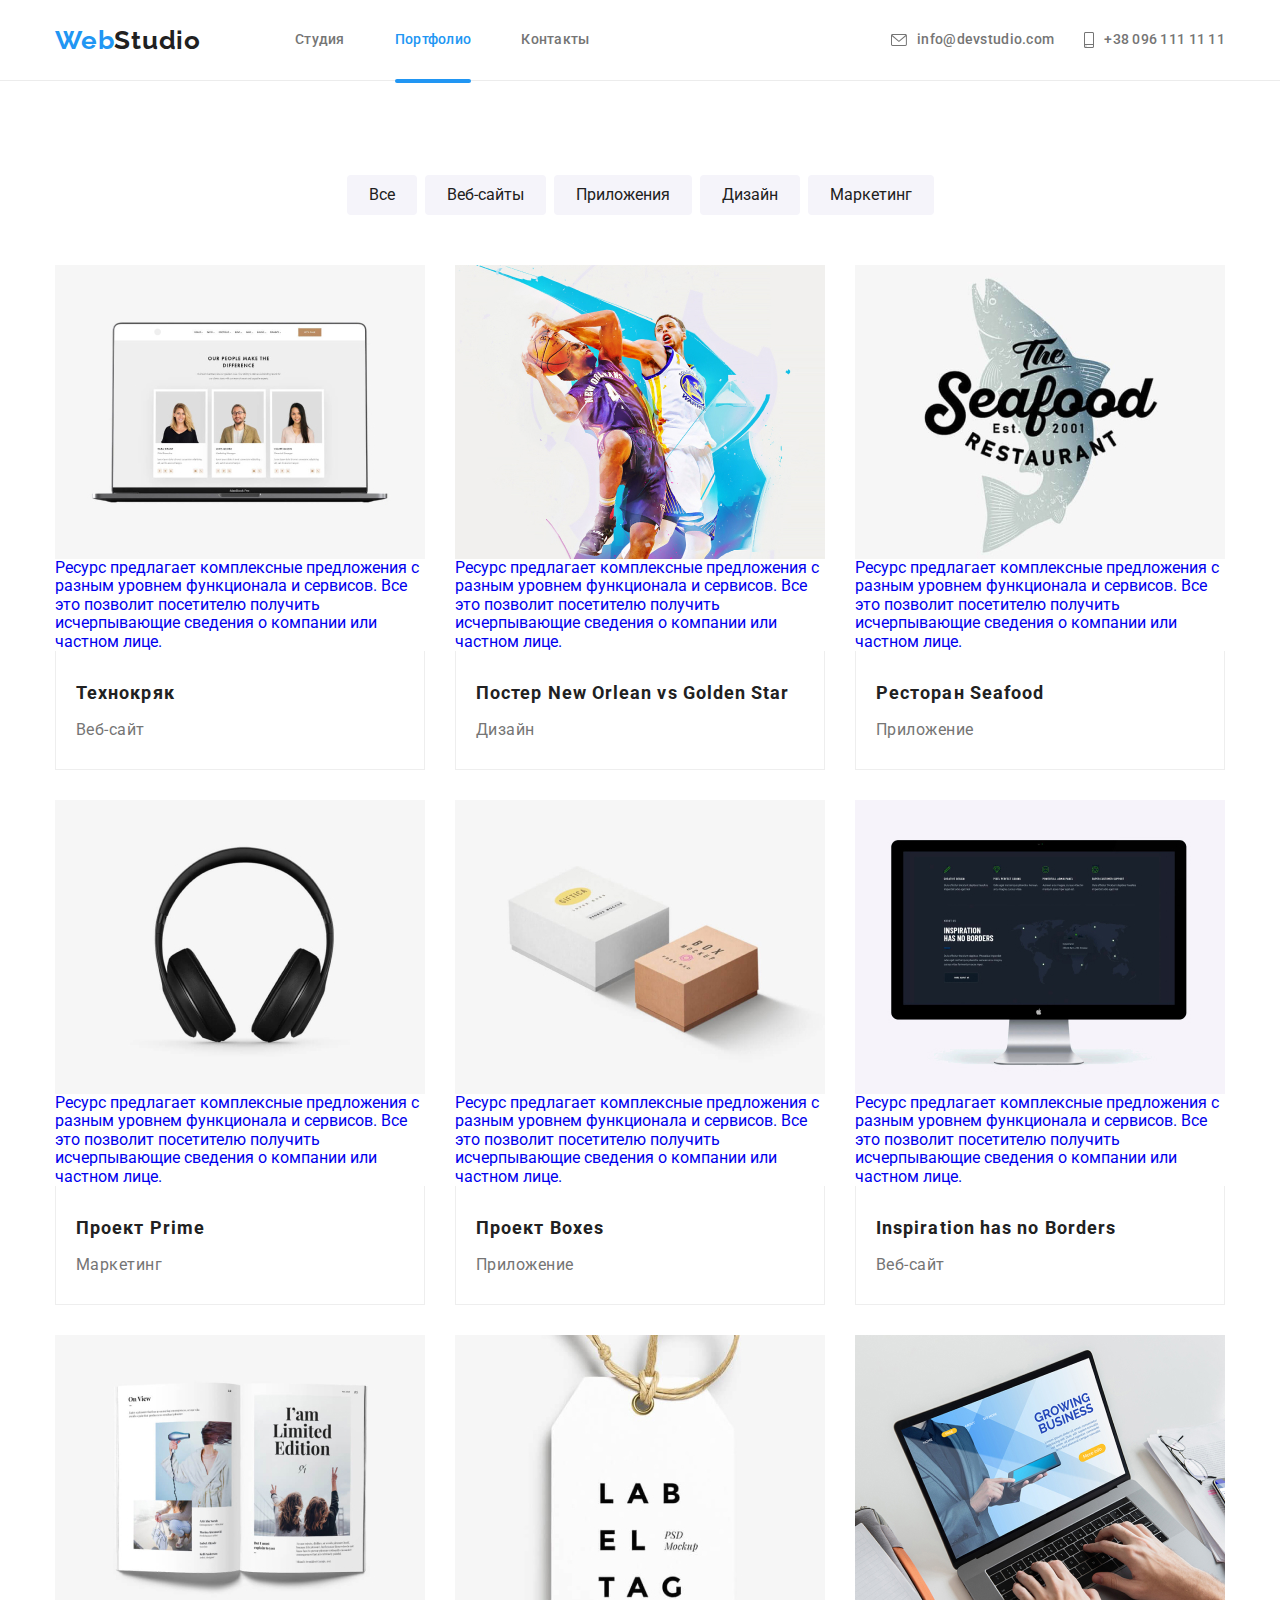
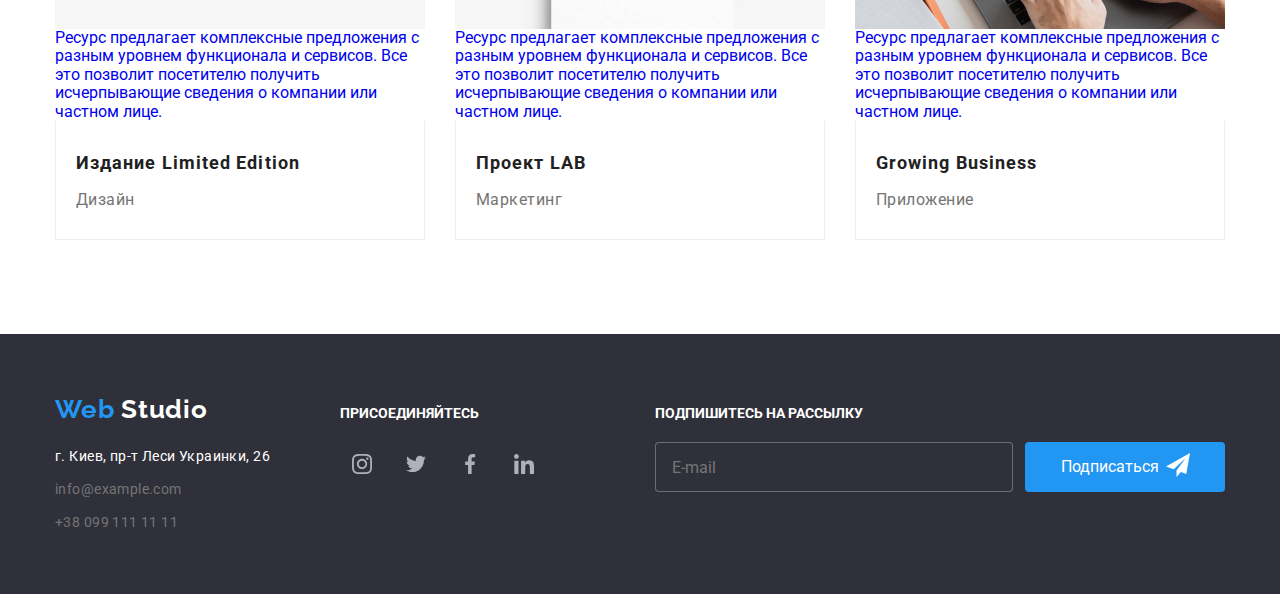
==== portfolio.html @ 6900192b "all" ====
<!DOCTYPE html>
<html lang="ru">
  <head>
    <meta charset="UTF-8" />
    <meta http-equiv="X-UA-Compatible" content="IE=edge" />
    <meta name="viewport" content="width=device-width, initial-scale=1.0" />
    <title>Портфолио</title>
    <link
      rel="stylesheet"
      href="https://cdnjs.cloudflare.com/ajax/libs/modern-normalize/1.0.0/modern-normalize.min.css"
    />
    <link
      href="https://fonts.googleapis.com/css2?family=Raleway:wght@700&family=Roboto:wght@400;500;700;900&display=swap"
      rel="stylesheet"
    />
    <link rel="stylesheet" href="./css/main.min.css" />
  </head>

  <body>
    <header class="header">
      <div class="container container-header">
        <nav class="nav">
          <a class="logo header-logo--indent" href="./index.html"
            ><span class="logo__text">Web</span>Studio</a
          >
          <ul class="nav__page">
            <li class="nav__item">
              <a href="./index.html" class="link nav-link nav-link__accent"
                >Студия</a
              >
            </li>
            <li class="nav__item">
              <a
                href="./portfolio.html"
                class="link current nav-link nav-link__accent"
                >Портфолио</a
              >
            </li>
            <li class="nav__item">
              <a href="" class="link nav-link nav-link__accent">Контакты</a>
            </li>
          </ul>
        </nav>
        <ul class="contacts contacts--indent">
          <li class="contacts__item">
            <a
              href="mailto:info@devstudio.com"
              class="link nav-link contacts__link contacts__link--indent"
            >
              <svg class="contacts__icon" width="16px" height="12px">
                <use href=".//images/icons.svg#envelope"></use>
              </svg>
              info@devstudio.com
            </a>
          </li>
          <li class="contacts__item">
            <a
              href="tel:+380961111111"
              class="link nav-link contacts__link contacts__link--indent"
            >
              <svg class="contacts__icon" width="10px" height="16px">
                <use href=".//images/icons.svg#smartphone"></use>
              </svg>
              +38 096 111 11 11
            </a>
          </li>
        </ul>
      </div>
    </header>
    <!-- Портфолио -->
    <main>
      <h1 class="visually-hidden">Портфолио</h1>
      <!-- Кнопки -->
      <section class="portfolio">
        <div class="container">
          <h2 class="visually-hidden">Виды услуг</h2>
          <ul class="button__list">
            <li class="button__item--ident">
              <button type="button" class="button button__secondary">
                Все
              </button>
            </li>
            <li class="button__item--ident">
              <button type="button" class="button button__secondary">
                Веб-сайты
              </button>
            </li>
            <li class="button__item--ident">
              <button type="button" class="button button__secondary">
                Приложения
              </button>
            </li>
            <li class="button__item--ident">
              <button type="button" class="button button__secondary">
                Дизайн
              </button>
            </li>
            <li class="button__item--ident">
              <button type="button" class="button button__secondary">
                Маркетинг
              </button>
            </li>
          </ul>
          <!-- </div> -->
          <!-- Виды работ -->
          <!-- <div class="container"> -->
          <ul class="card-set work-cards">
            <li class="card-set-item work-cards__item">
              <a href="#" class="work-cards__link">
                <div class="overlay">
                  <img src="./images/web1.jpeg" alt="Ноутбук" width="370" />
                  <div class="overlay__box">
                    <p class="overlay__text">
                      Ресурс предлагает комплексные предложения с разным уровнем
                      функционала и сервисов. Все это позволит посетителю
                      получить исчерпывающие сведения о компании или частном
                      лице.
                    </p>
                  </div>
                </div>
                <div class="work-cards__box">
                  <h3 class="work-cards__title work-cards__title--ident">
                    Технокряк
                  </h3>
                  <p class="work-cards__text">Веб-сайт</p>
                </div>
              </a>
            </li>
            <li class="card-set-item work-cards__item">
              <a href="#" class="work-cards__link">
                <div class="overlay">
                  <img
                    src="./images/design1.jpeg"
                    alt="Два человека играют в баскетбол"
                    width="370"
                  />
                  <div class="overlay__box">
                    <p class="overlay__text">
                      Ресурс предлагает комплексные предложения с разным уровнем
                      функционала и сервисов. Все это позволит посетителю
                      получить исчерпывающие сведения о компании или частном
                      лице.
                    </p>
                  </div>
                </div>
                <div class="work-cards__box">
                  <h3 class="work-cards__title work-cards__title--ident">
                    Постер New Orlean vs Golden Star
                  </h3>
                  <p class="work-cards__text">Дизайн</p>
                </div>
              </a>
            </li>
            <li class="card-set-item work-cards__item">
              <a href="#" class="work-cards__link">
                <div class="overlay">
                  <img
                    src="./images/app1.jpeg"
                    alt="Логотип компании"
                    width="370"
                  />
                  <div class="overlay__box">
                    <p class="overlay__text">
                      Ресурс предлагает комплексные предложения с разным уровнем
                      функционала и сервисов. Все это позволит посетителю
                      получить исчерпывающие сведения о компании или частном
                      лице.
                    </p>
                  </div>
                </div>
                <div class="work-cards__box">
                  <h3 class="work-cards__title work-cards__title--ident">
                    Ресторан Seafood
                  </h3>
                  <p class="work-cards__text">Приложение</p>
                </div>
              </a>
            </li>
            <li class="card-set-item work-cards__item">
              <a href="#" class="work-cards__link">
                <div class="overlay">
                  <img
                    src="./images/marketing1.jpeg"
                    alt="Наушники"
                    width="370"
                  />
                  <div class="overlay__box">
                    <p class="overlay__text">
                      Ресурс предлагает комплексные предложения с разным уровнем
                      функционала и сервисов. Все это позволит посетителю
                      получить исчерпывающие сведения о компании или частном
                      лице.
                    </p>
                  </div>
                </div>

                <div class="work-cards__box">
                  <h3 class="work-cards__title work-cards__title--ident">
                    Проект Prime
                  </h3>
                  <p class="work-cards__text">Маркетинг</p>
                </div>
              </a>
            </li>
            <li class="card-set-item work-cards__item">
              <a href="#" class="work-cards__link">
                <div class="overlay">
                  <img src="./images/app2.jpeg" alt="Две коробки" width="370" />
                  <div class="overlay__box">
                    <p class="overlay__text">
                      Ресурс предлагает комплексные предложения с разным уровнем
                      функционала и сервисов. Все это позволит посетителю
                      получить исчерпывающие сведения о компании или частном
                      лице.
                    </p>
                  </div>
                </div>
                <div class="work-cards__box">
                  <h3 class="work-cards__title work-cards__title--ident">
                    Проект Boxes
                  </h3>
                  <p class="work-cards__text">Приложение</p>
                </div>
              </a>
            </li>
            <li class="card-set-item work-cards__item">
              <a href="#" class="work-cards__link">
                <div class="overlay">
                  <img src="./images/web2.jpeg" alt="Монитор" width="370" />
                  <div class="overlay__box">
                    <p class="overlay__text">
                      Ресурс предлагает комплексные предложения с разным уровнем
                      функционала и сервисов. Все это позволит посетителю
                      получить исчерпывающие сведения о компании или частном
                      лице.
                    </p>
                  </div>
                </div>
                <div class="work-cards__box">
                  <h3 class="work-cards__title work-cards__title--ident">
                    Inspiration has no Borders
                  </h3>
                  <p class="work-cards__text">Веб-сайт</p>
                </div>
              </a>
            </li>
            <li class="card-set-item work-cards__item">
              <a href="#" class="work-cards__link">
                <div class="overlay">
                  <img
                    src="./images/design2.jpeg"
                    alt="Развёрнутая книга"
                    width="370"
                  />
                  <div class="overlay__box">
                    <p class="overlay__text">
                      Ресурс предлагает комплексные предложения с разным уровнем
                      функционала и сервисов. Все это позволит посетителю
                      получить исчерпывающие сведения о компании или частном
                      лице.
                    </p>
                  </div>
                </div>
                <div class="work-cards__box">
                  <h3 class="work-cards__title work-cards__title--ident">
                    Издание Limited Edition
                  </h3>
                  <p class="work-cards__text">Дизайн</p>
                </div>
              </a>
            </li>
            <li class="card-set-item work-cards__item">
              <a href="#" class="work-cards__link">
                <div class="overlay">
                  <img src="./images/marketing2.jpeg" alt="Бирка" width="370" />
                  <div class="overlay__box">
                    <p class="overlay__text">
                      Ресурс предлагает комплексные предложения с разным уровнем
                      функционала и сервисов. Все это позволит посетителю
                      получить исчерпывающие сведения о компании или частном
                      лице.
                    </p>
                  </div>
                </div>
                <div class="work-cards__box">
                  <h3 class="work-cards__title work-cards__title--ident">
                    Проект LAB
                  </h3>
                  <p class="work-cards__text">Маркетинг</p>
                </div>
              </a>
            </li>
            <li class="card-set-item work-cards__item">
              <a href="#" class="work-cards__link">
                <div class="overlay">
                  <img
                    src="./images/app3.jpeg"
                    alt="Человек работает за ноутбуком"
                    width="370"
                  />
                  <div class="overlay__box">
                    <p class="overlay__text">
                      Ресурс предлагает комплексные предложения с разным уровнем
                      функционала и сервисов. Все это позволит посетителю
                      получить исчерпывающие сведения о компании или частном
                      лице.
                    </p>
                  </div>
                </div>
                <div class="work-cards__box">
                  <h3 class="work-cards__title work-cards__title--ident">
                    Growing Business
                  </h3>
                  <p class="work-cards__text">Приложение</p>
                </div>
              </a>
            </li>
          </ul>
        </div>
      </section>
    </main>
    <footer class="footer">
      <div class="container container-footer">
        <div>
          <a href="./index.html" class="logo footer-logo--indent">
            <span class="logo__text">Web</span>
            <span class="logo--accent">Studio</span>
          </a>
          <address class="address">
            <p class="address__text">г. Киев, пр-т Леси Украинки, 26</p>
            <ul class="address__list">
              <li class="address__item--ident">
                <a href="mailto:info@example.com" class="link address__link"
                  >info@example.com
                </a>
              </li>
              <li class="address__item--ident">
                <a href="tel:+380991111111" class="link address__link">
                  +38 099 111 11 11
                </a>
              </li>
            </ul>
          </address>
        </div>
        <div class="social social-tooter">
          <h3 class="footer-title footer-title--ident">присоединяйтесь</h3>
          <ul class="social__list">
            <li class="social__item">
              <a href="" class="social__link social-footer-link">
                <svg width="20px" height="20px">
                  <use href="./images/icons.svg#instagram-foot"></use>
                </svg>
              </a>
            </li>
            <li class="social__item">
              <a href="" class="social__link social-footer-link">
                <svg width="20px" height="20px">
                  <use href="./images/icons.svg#twitter"></use>
                </svg>
              </a>
            </li>
            <li class="social__item">
              <a href="" class="social__link social-footer-link">
                <svg width="20px" height="20px">
                  <use href="./images/icons.svg#facebook"></use>
                </svg>
              </a>
            </li>
            <li class="social__item">
              <a href="" class="social__link social-footer-link">
                <svg width="20px" height="20px">
                  <use href="./images/icons.svg#linkedin"></use>
                </svg>
              </a>
            </li>
          </ul>
        </div>
        <div class="footer-mail">
          <h3 class="footer-title footer-title--ident">
            Подпишитесь на рассылку
          </h3>
          <form class="mail__group">
            <input
              type="email"
              name="email"
              class="mail__input"
              placeholder="E-mail"
            />
            <button
              type="submit"
              class="butto btn-primary footer-btn footer-btn--ident"
            >
              Подписаться
              <span>
                <svg width="24px" height="24px">
                  <use href="./images/icons.svg#icon-send"></use>
                </svg>
              </span>
            </button>
          </form>
        </div>
      </div>
    </footer>
  </body>
</html>
---- css/main.min.css ----
a,button{margin:0;padding:0;display:inline-block;cursor:pointer}h1,h2,h3,h4,p{margin-top:0;margin-bottom:0}ul{list-style:none;margin:0;padding:0}img{display:block;margin-bottom:0}.card-set{display:flex;flex-wrap:wrap;gap:var(--card-gap)}.card-set-item{flex-basis:calc((100% - (var(--card-item) - 1)*var(--card-gap))/var(--card-item))}:root{--primary-text-color: #757575;--title-text-color: #212121;--accent-color: #2196f3;--background-hover-button-ptimary: #188ce8;--background-heder: #fff;--background-main: #e5e5e5;--background-footer: #2f303a;--card-gap: 30px;--card-item: 3}.header{background-color:var(--background-heder);border-bottom:1px solid #ececec}.container-header{display:flex}.nav{display:flex;align-items:center}.nav__page{display:flex}.nav__item:not(:last-child){margin-right:50px}.nav-link{font-weight:500;font-size:14px;line-height:1.14;letter-spacing:.02em;padding-top:32px;padding-bottom:32px;color:var(--title-text-color)}.nav-link__accent{position:relative}.nav-link__accent::after{position:absolute;bottom:-3px;opacity:0;content:"";width:100%;height:4px;background-color:var(--accent-color);border-radius:2px}.nav-link__accent.current::after{opacity:1}.contacts{display:flex}.contacts__item:not(:last-child){margin-right:30px}.contacts--indent{margin-left:auto}.contacts__link{display:flex;align-items:center}.contacts__link--indent{margin-right:auto}.contacts__icon{margin-right:10px;fill:currentColor}.hero{margin:0 auto;text-align:center;padding:200px 0;background-image:linear-gradient(to right, rgba(47, 48, 58, 0.4), rgba(47, 48, 58, 0.4)),url(../images/hero-bg.jpeg);background-position:center;background-size:1600px 600px;background-repeat:no-repeat}.peculiarities{padding-top:94px}.peculiarities__item{--card-item: 4}.peculiarities__img{width:270px;height:120px;background-color:#f5f4fa;border-radius:4px;display:flex;align-items:center;justify-content:center}.peculiarities__img--indent{margin-bottom:30px}.peculiarities__text{color:var(--primary-text-color);font-style:normal;font-weight:400;font-size:14px;line-height:1.71;letter-spacing:.03em}.peculiarities__text--ident{margin-top:0;margin-bottom:0}.work{padding-top:94px;padding-bottom:94px}.work__img{position:relative}.work__text{font-weight:700;font-size:14px;line-height:1.14;text-align:center;letter-spacing:.03em;text-transform:uppercase;color:#fff}.work__text--position{display:flex;flex-direction:column;justify-content:center;position:absolute;bottom:0;left:0;width:100%;height:70px;background-image:linear-gradient(rgba(47, 48, 58, 0.8), rgba(47, 48, 58, 0.8))}.work{padding-top:94px;padding-bottom:94px}.work__img{position:relative}.work__text{font-weight:700;font-size:14px;line-height:1.14;text-align:center;letter-spacing:.03em;text-transform:uppercase;color:#fff}.work__text--position{display:flex;flex-direction:column;justify-content:center;position:absolute;bottom:0;left:0;width:100%;height:70px;background-image:linear-gradient(rgba(47, 48, 58, 0.8), rgba(47, 48, 58, 0.8))}.team{background-color:#f5f4fa;padding-top:94px;padding-bottom:94px}.team__item{--card-item: 4;background:#fff;box-shadow:0px 1px 3px rgba(0,0,0,.12),0px 1px 1px rgba(0,0,0,.14),0px 2px 1px rgba(0,0,0,.2);border-radius:0px 0px 4px 4px}.team__box{text-align:center;padding-top:30px;padding-bottom:30px}.team__text--ident{margin-bottom:16px}.client{padding-top:94px;padding-bottom:94px}.client__item{--card-item: 6}.client__link{display:flex;align-items:center;justify-content:center;width:170px;height:92px;border:1px solid #afb1b8;border-radius:4px;fill:#afb1b8;transition-property:border-color,fill;transition-duration:250ms;transition-timing-function:cubic-bezier(0.4, 0, 0.2, 1)}.client__link:hover,.client__link:focus{border-color:#2196f3;fill:#2196f3}.container-footer{display:flex;align-items:baseline}.footer{padding-top:60px;padding-bottom:60px;background-color:var(--background-footer)}.footer-mail{margin-left:auto;width:570px}.footer-btn{display:flex;align-items:center;justify-content:space-around;width:200px;height:50px}.footer-btn--ident{margin-left:12px}.address{font-family:"Roboto";font-style:normal;font-weight:400;font-size:14px;line-height:1.7;letter-spacing:.03em}.address__link{color:rgba(255,255,255,.6)}.address__text{color:var(--background-heder);margin-top:0;margin-bottom:9px}.address__item--ident{margin-bottom:9px}.address__item--ident:last-child{margin-bottom:0}.social-tooter{margin-bottom:0;margin-left:70px}.social-tooter-link{fill:var(--background-heder);background:rgba(255,255,255,.1)}.mail__input{display:flex;align-items:center;outline:none;width:358px;height:50px;font-weight:400;font-size:16px;line-height:1.25px;padding-left:16px;color:rgba(255,255,255,.6);border:1px solid rgba(255,255,255,.3);border-radius:4px;background-color:var(--background-footer);transition-property:filter;transition-duration:250ms;transition-timing-function:cubic-bezier(0.4, 0, 0.2, 1)}.mail__input:focus{filter:drop-shadow(0px 4px 4px rgba(0, 0, 0, 0.15))}.mail__group{display:flex}.work-cards__link{text-decoration:none;transition-property:box-shadow;transition-duration:250ms;transition-timing-function:cubic-bezier(0.4, 0, 0.2, 1)}.work-cards__link:hover,.work-cards__link:focus{box-shadow:0px 1px 1px rgba(0,0,0,.12),0px 4px 4px rgba(0,0,0,.06),1px 4px 6px rgba(0,0,0,.16)}.work-cards__link .overlay{position:relative;overflow:hidden}.work-cards__link .overlay_text{padding:63px 24px;font-weight:400;font-size:18px;line-height:1.55;letter-spacing:.03em;color:#fff}.work-cards__link .overlay_box{position:absolute;bottom:0;right:0;width:100%;height:100%;transform:translateY(100%);transition-property:transform;transition-duration:250ms;transition-timing-function:cubic-bezier(0.4, 0, 0.2, 1);background:rgba(33,150,243,.9)}.work-cards__link:hover .overlay__box,.work-cards__link:focus .overlay__box{transform:translatex(0)}.work-cards__item{background:var(--background-heder)}.work-cards__box{border:1px solid #eee;border-top:none;padding:24px 20px}.work-cards__text{color:var(--primary-text-color);font-weight:400;font-size:16px;line-height:1.88;letter-spacing:.03em}.backdrop{position:fixed;top:0;left:0;width:100%;height:100%;background-color:rgba(0,0,0,.2);opacity:1;transition-property:opacity,visibility;transition-duration:250ms;transition-timing-function:cubic-bezier(0.4, 0, 0.2, 1)}.backdrop.is-hidden{opacity:0;pointer-events:none;visibility:hidden}.backdrop.is-hidden .modal{transform:translate(-50%, -50%) scale(0)}.modal{position:absolute;top:50%;left:50%;transform:translate(-50%, -50%) scale(1);width:528px;height:581px;padding:40px;background-color:#fff;border-radius:4px;transition-property:transform;transition-duration:250ms;transition-timing-function:cubic-bezier(0.4, 0, 0.2, 1)}.modal__text{font-weight:700;font-size:20px;line-height:1.15;text-align:center;color:#212121}.modal__text--ident{margin-bottom:12px}.modal-btn{position:absolute;display:flex;justify-content:center;align-items:center;top:8px;right:8px;width:30px;height:30px;background-color:#fff;border:1px solid rgba(0,0,0,.1);border-radius:50%;transition-property:fill;transition-duration:250ms;transition-timing-function:cubic-bezier(0.4, 0, 0.2, 1)}.modal-btn:hover{fill:#2196f3}.form__input{position:relative}.form__input+.form__input{margin-top:10px}.form__link{color:#2196f3;padding-left:10px}.form-btn{text-align:center}.form-btn--ident{margin-top:30px}.form__comit{width:100%;height:120px;margin-top:4px;resize:none;border:1px solid rgba(33,33,33,.2);appearance:none;border-radius:4px;transition-property:border;transition-duration:250ms;transition-timing-function:cubic-bezier(0.4, 0, 0.2, 1)}.form__checkbox{position:relative;display:flex;align-items:center;padding-left:12px;font-weight:400;font-size:14px;line-height:1.71;letter-spacing:.03em;color:#757575}.form__checkbox--ident{margin-top:20px}.form__lable{display:block;font-weight:400;font-size:12px;line-height:1.17;letter-spacing:.01em;color:#757575}.form__lable:focus-within>.form__text{border:1px solid #2196f3;outline:none}.form__lable:focus-within>.form__icon{fill:#2196f3}.form__feedback{display:block;height:138px;font-weight:400;font-size:12px;line-height:1.17;letter-spacing:.01em;color:#757575}.form__feedback:focus-within>.form__comit{border:1px solid #2196f3;outline:none}.form__icon{position:absolute;top:11px;left:14px;transform:translateY(100%);width:18px;height:18px}.form__text{margin-top:4px;height:40px;width:100%;padding-left:42px;border-radius:4px;border:1px solid rgba(33,33,33,.2);transition-property:border;transition-duration:250ms;transition-timing-function:cubic-bezier(0.4, 0, 0.2, 1)}input,textarea{padding:8px;font-family:inherit;font-size:inherit}.checkbox{appearance:none;margin-right:7px;width:16px;height:15px;padding:0}.checkbox-icon{position:absolute;top:4px;left:12px;transform:translateX(0%);display:flex;align-items:center;justify-content:center;width:16px;height:15px;fill:#fff;border:1px solid #000;border-radius:2px;transition-property:fill,border,background-color;transition-duration:250ms;transition-timing-function:cubic-bezier(0.4, 0, 0.2, 1)}.checkbox:checked+.checkbox-icon{fill:#2196f3;border:1px solid #2196f3;background-color:#2196f3}.btn-primary{color:var(--background-heder);background-color:var(--accent-color);border-radius:4px;border:0;width:200px;height:50px;padding:10px 32px;transition-property:background-color;transition-duration:250ms;transition-timing-function:cubic-bezier(0.4, 0, 0.2, 1)}.btn-primary:hover,.btn-primary:focus{background-color:var(--background-hover-button-ptimary);border-radius:4px;border:0;height:50px;padding:10px 32px}.button__secondary{color:var(--title-text-color);background-color:#f5f4fa;border-radius:4px;border:0;height:40px;padding:6px 22px;transition-property:box-shadow,color,background-color;transition-duration:250ms;transition-timing-function:cubic-bezier(0.4, 0, 0.2, 1)}.button__secondary:hover,.button__secondary:focus{color:var(--background-heder);background-color:var(--accent-color);box-shadow:0px 1px 1px rgba(0,0,0,.12),0px 4px 4px rgba(0,0,0,.06),1px 4px 6px rgba(0,0,0,.16)}.button__secondary--ident+.button__secondary--ident{margin-left:8px}.link{color:var(--primary-text-color);text-decoration:none;transition-property:color;transition-duration:250ms;transition-timing-function:cubic-bezier(0.4, 0, 0.2, 1)}.link:hover,.link:focus,.link.current{display:flex;color:var(--accent-color)}.button__list{display:flex;margin-bottom:50px;justify-content:center}.button__item--ident{margin-right:8px}.button__item--ident:last-child{margin-right:0}.logo{display:inline-block;color:var(--title-text-color);text-decoration:none;font-family:"Raleway";font-style:normal;font-weight:700;font-size:26px;line-height:1.19;letter-spacing:.03em}.logo__text{color:var(--accent-color)}.logo--accent{color:var(--background-heder)}.header-logo--indent{margin-right:94px}.footer-logo--indent{margin-bottom:20px;margin-right:0}.social__list{display:flex;justify-content:center;gap:10px;padding:0}.social__link{padding:0;border:none;width:44px;height:44px;display:flex;align-items:center;justify-content:center;border-radius:50%;fill:#afb1b8;transition-property:background-color,fill;transition-duration:250ms;transition-timing-function:cubic-bezier(0.4, 0, 0.2, 1)}.social__link:hover,.social__link:focus{fill:#fff;background-color:#188ce8}body{color:var(--primary-text-color);font-family:Roboto,sans-serif}.container{margin-left:auto;margin-right:auto;width:1200px;padding:0 15px}.visually-hidden{position:absolute;width:1px;height:1px;margin:-1px;border:0;padding:0;white-space:nowrap;clip-path:inset(100%);clip:rect(0 0 0 0);overflow:hidden}.portfolio{padding-top:94px;padding-bottom:94px}.hero-title{color:var(--background-heder);max-width:696px;text-align:center;font-style:400;font-weight:900;font-size:44px;line-height:1.36;letter-spacing:.06em;text-transform:uppercase}.hero-title--ident{margin:0 auto 30px}.section-title{color:var(--title-text-color);font-weight:700;font-size:36px;line-height:1.7;text-align:center}.section-title--ident{margin-bottom:50px}.team-title{color:var(--title-text-color);font-weight:500;font-size:16px;line-height:1.19}.team-title--ident{margin-bottom:10px}.work-cards__title{color:var(--title-text-color);font-weight:700;font-size:18px;line-height:2;letter-spacing:.06em}.work-cards__title--ident{margin-top:0;margin-bottom:4px}.unimportant-title{color:var(--title-text-color);font-weight:700;font-size:14px;line-height:1.14;text-transform:uppercase}.unimportant-title--ident{margin-bottom:10px}.footer-title{color:var(--background-heder);font-style:normal;font-weight:700;font-size:14px;line-height:1.14;text-transform:uppercase}.footer-title--ident{margin-bottom:20px}/*# sourceMappingURL=main.min.css.map */
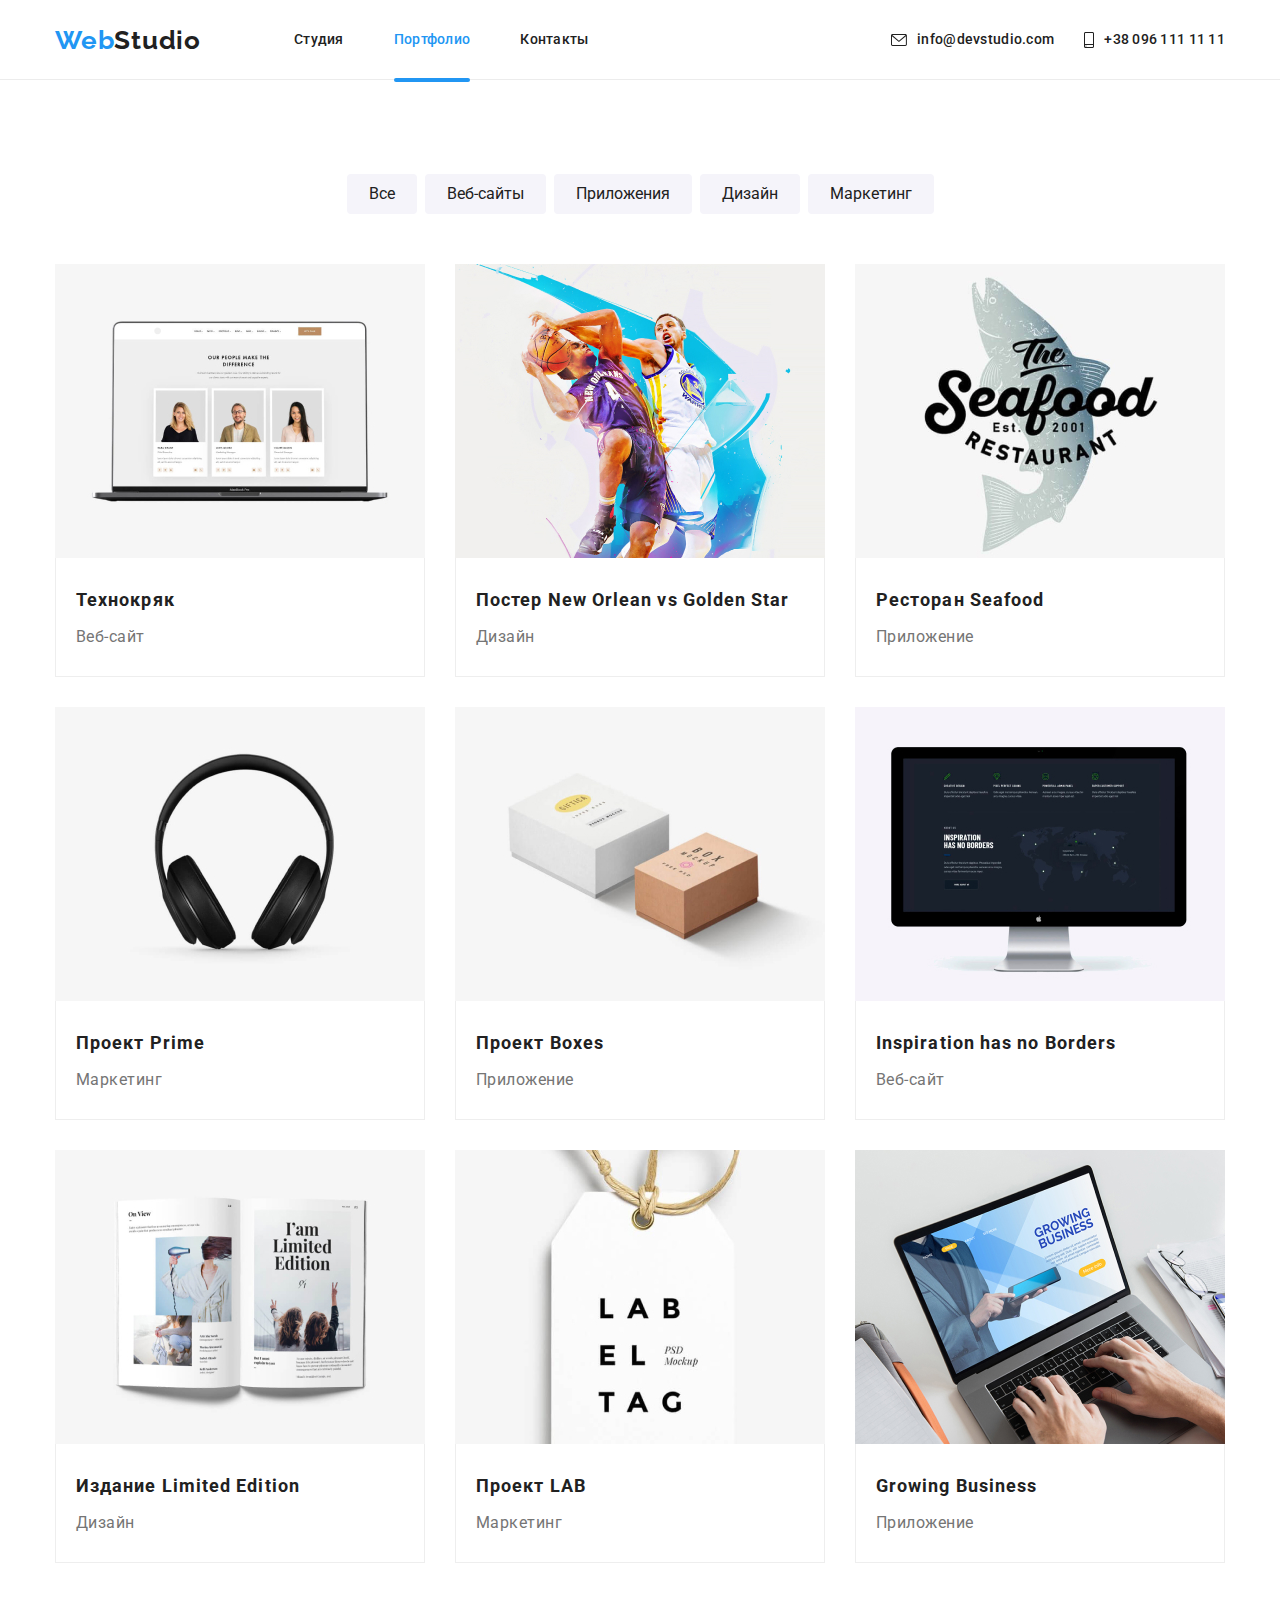
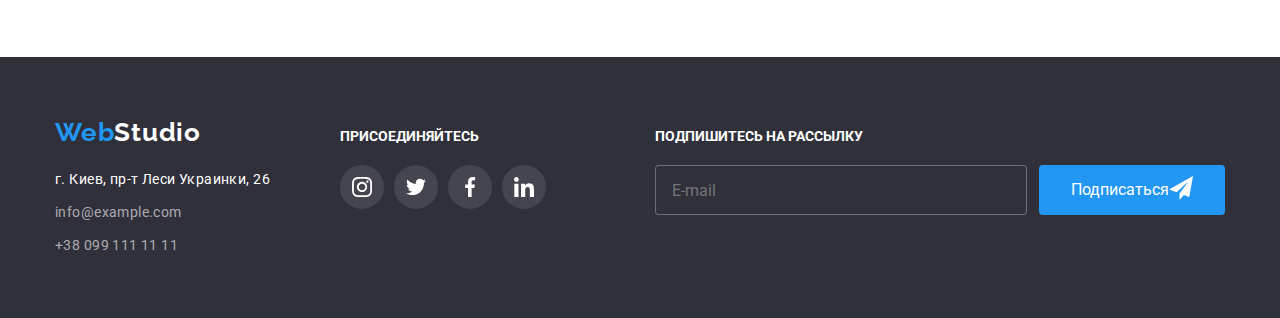
==== commit a6d952da: "all" ====
--- a/portfolio.html
+++ b/portfolio.html
@@ -19,10 +19,89 @@
   <body>
     <header class="header">
       <div class="container container-header">
+        <!-- <div class="mob">
+          
+        </div> -->
         <nav class="nav">
-          <a class="logo header-logo--indent" href="./index.html"
+          <a class="logo header__logo header-logo--indent" href="./index.html"
             ><span class="logo__text">Web</span>Studio</a
           >
+          <button type="button" class="mob__btn" data-menu-open>
+            <svg
+              width="40px"
+              height="40px"
+              aria-labelledby="Переключатель мобильного меню"
+            >
+              <use class="icon__menu" href="./images/icons.svg#menu_40px"></use>
+            </svg>
+          </button>
+          <div class="menu-container is-hidden" data-menu>
+            <div class="menu-box">
+              <div class="menu-page--up">
+                <ul class="menu-page">
+                  <li class="menu__item">
+                    <a href="./index.html" class="link menu__link">Студия</a>
+                  </li>
+                  <li class="menu__item">
+                    <a href="./portfolio.html" class="current link menu__link"
+                      >Портфолио</a
+                    >
+                  </li>
+                  <li class="menu__item">
+                    <a href="#" class="link menu__link">Контакты</a>
+                  </li>
+                </ul>
+              </div>
+
+              <div class="menu-page--down">
+                <ul class="menu-contacts">
+                  <li class="menu-contacts__item">
+                    <a href="" class="link menu-contacts__link"
+                      >+38 096 111 11 11</a
+                    >
+                  </li>
+                  <li class="menu-contacts__item">
+                    <a href="" class="link menu-contacts__link"
+                      >info@devstudio.com</a
+                    >
+                  </li>
+                </ul>
+
+                <ul class="menu-social">
+                  <li class="menu-social__item">
+                    <a href="" class="link menu-social__link menu-social--line"
+                      >Instagram</a
+                    >
+                  </li>
+                  <li class="menu-social__item">
+                    <a href="" class="link menu-social__link menu-social--line"
+                      >Twitter</a
+                    >
+                  </li>
+                  <li class="menu-social__item">
+                    <a href="" class="link menu-social__link menu-social--line"
+                      >Facebook</a
+                    >
+                  </li>
+                  <li class="menu-social__item">
+                    <a href="" class="link menu-social__link">LinkedIn</a>
+                  </li>
+                </ul>
+              </div>
+            </div>
+            <button type="button" class="menu--close" data-menu-close>
+              <svg
+                width="40px"
+                height="40px"
+                aria-labelledby="Переключатель закрыто"
+              >
+                <use
+                  class="icon__close"
+                  href="./images/icons.svg#close_40px"
+                ></use>
+              </svg>
+            </button>
+          </div>
           <ul class="nav__page">
             <li class="nav__item">
               <a href="./index.html" class="link nav-link nav-link__accent"
@@ -47,7 +126,7 @@
               href="mailto:info@devstudio.com"
               class="link nav-link contacts__link contacts__link--indent"
             >
-              <svg class="contacts__icon" width="16px" height="12px">
+              <svg class="contacts__icon icon__mail">
                 <use href=".//images/icons.svg#envelope"></use>
               </svg>
               info@devstudio.com
@@ -58,7 +137,7 @@
               href="tel:+380961111111"
               class="link nav-link contacts__link contacts__link--indent"
             >
-              <svg class="contacts__icon" width="10px" height="16px">
+              <svg class="contacts__icon icon__tel">
                 <use href=".//images/icons.svg#smartphone"></use>
               </svg>
               +38 096 111 11 11
@@ -74,7 +153,7 @@
       <section class="portfolio">
         <div class="container">
           <h2 class="visually-hidden">Виды услуг</h2>
-          <ul class="button__list">
+          <ul class="card-set button__list">
             <li class="button__item--ident">
               <button type="button" class="button button__secondary">
                 Все
@@ -321,10 +400,10 @@
     </main>
     <footer class="footer">
       <div class="container container-footer">
-        <div>
+        <div class="address-box">
           <a href="./index.html" class="logo footer-logo--indent">
-            <span class="logo__text">Web</span>
-            <span class="logo--accent">Studio</span>
+            <span class="logo__text">Web</span
+            ><span class="logo--accent">Studio</span>
           </a>
           <address class="address">
             <p class="address__text">г. Киев, пр-т Леси Украинки, 26</p>
@@ -346,28 +425,28 @@
           <h3 class="footer-title footer-title--ident">присоединяйтесь</h3>
           <ul class="social__list">
             <li class="social__item">
-              <a href="" class="social__link social-footer-link">
+              <a href="" class="social__link social-tooter__link">
                 <svg width="20px" height="20px">
                   <use href="./images/icons.svg#instagram-foot"></use>
                 </svg>
               </a>
             </li>
             <li class="social__item">
-              <a href="" class="social__link social-footer-link">
+              <a href="" class="social__link social-tooter__link">
                 <svg width="20px" height="20px">
                   <use href="./images/icons.svg#twitter"></use>
                 </svg>
               </a>
             </li>
             <li class="social__item">
-              <a href="" class="social__link social-footer-link">
+              <a href="" class="social__link social-tooter__link">
                 <svg width="20px" height="20px">
                   <use href="./images/icons.svg#facebook"></use>
                 </svg>
               </a>
             </li>
             <li class="social__item">
-              <a href="" class="social__link social-footer-link">
+              <a href="" class="social__link social-tooter__link">
                 <svg width="20px" height="20px">
                   <use href="./images/icons.svg#linkedin"></use>
                 </svg>
--- a/css/main.min.css
+++ b/css/main.min.css
@@ -1 +1 @@
-a,button{margin:0;padding:0;display:inline-block;cursor:pointer}h1,h2,h3,h4,p{margin-top:0;margin-bottom:0}ul{list-style:none;margin:0;padding:0}img{display:block;margin-bottom:0}.card-set{display:flex;flex-wrap:wrap;gap:var(--card-gap)}.card-set-item{flex-basis:calc((100% - (var(--card-item) - 1)*var(--card-gap))/var(--card-item))}:root{--primary-text-color: #757575;--title-text-color: #212121;--accent-color: #2196f3;--background-hover-button-ptimary: #188ce8;--background-heder: #fff;--background-main: #e5e5e5;--background-footer: #2f303a;--card-gap: 30px;--card-item: 3}.header{background-color:var(--background-heder);border-bottom:1px solid #ececec}.container-header{display:flex}.nav{display:flex;align-items:center}.nav__page{display:flex}.nav__item:not(:last-child){margin-right:50px}.nav-link{font-weight:500;font-size:14px;line-height:1.14;letter-spacing:.02em;padding-top:32px;padding-bottom:32px;color:var(--title-text-color)}.nav-link__accent{position:relative}.nav-link__accent::after{position:absolute;bottom:-3px;opacity:0;content:"";width:100%;height:4px;background-color:var(--accent-color);border-radius:2px}.nav-link__accent.current::after{opacity:1}.contacts{display:flex}.contacts__item:not(:last-child){margin-right:30px}.contacts--indent{margin-left:auto}.contacts__link{display:flex;align-items:center}.contacts__link--indent{margin-right:auto}.contacts__icon{margin-right:10px;fill:currentColor}.hero{margin:0 auto;text-align:center;padding:200px 0;background-image:linear-gradient(to right, rgba(47, 48, 58, 0.4), rgba(47, 48, 58, 0.4)),url(../images/hero-bg.jpeg);background-position:center;background-size:1600px 600px;background-repeat:no-repeat}.peculiarities{padding-top:94px}.peculiarities__item{--card-item: 4}.peculiarities__img{width:270px;height:120px;background-color:#f5f4fa;border-radius:4px;display:flex;align-items:center;justify-content:center}.peculiarities__img--indent{margin-bottom:30px}.peculiarities__text{color:var(--primary-text-color);font-style:normal;font-weight:400;font-size:14px;line-height:1.71;letter-spacing:.03em}.peculiarities__text--ident{margin-top:0;margin-bottom:0}.work{padding-top:94px;padding-bottom:94px}.work__img{position:relative}.work__text{font-weight:700;font-size:14px;line-height:1.14;text-align:center;letter-spacing:.03em;text-transform:uppercase;color:#fff}.work__text--position{display:flex;flex-direction:column;justify-content:center;position:absolute;bottom:0;left:0;width:100%;height:70px;background-image:linear-gradient(rgba(47, 48, 58, 0.8), rgba(47, 48, 58, 0.8))}.work{padding-top:94px;padding-bottom:94px}.work__img{position:relative}.work__text{font-weight:700;font-size:14px;line-height:1.14;text-align:center;letter-spacing:.03em;text-transform:uppercase;color:#fff}.work__text--position{display:flex;flex-direction:column;justify-content:center;position:absolute;bottom:0;left:0;width:100%;height:70px;background-image:linear-gradient(rgba(47, 48, 58, 0.8), rgba(47, 48, 58, 0.8))}.team{background-color:#f5f4fa;padding-top:94px;padding-bottom:94px}.team__item{--card-item: 4;background:#fff;box-shadow:0px 1px 3px rgba(0,0,0,.12),0px 1px 1px rgba(0,0,0,.14),0px 2px 1px rgba(0,0,0,.2);border-radius:0px 0px 4px 4px}.team__box{text-align:center;padding-top:30px;padding-bottom:30px}.team__text--ident{margin-bottom:16px}.client{padding-top:94px;padding-bottom:94px}.client__item{--card-item: 6}.client__link{display:flex;align-items:center;justify-content:center;width:170px;height:92px;border:1px solid #afb1b8;border-radius:4px;fill:#afb1b8;transition-property:border-color,fill;transition-duration:250ms;transition-timing-function:cubic-bezier(0.4, 0, 0.2, 1)}.client__link:hover,.client__link:focus{border-color:#2196f3;fill:#2196f3}.container-footer{display:flex;align-items:baseline}.footer{padding-top:60px;padding-bottom:60px;background-color:var(--background-footer)}.footer-mail{margin-left:auto;width:570px}.footer-btn{display:flex;align-items:center;justify-content:space-around;width:200px;height:50px}.footer-btn--ident{margin-left:12px}.address{font-family:"Roboto";font-style:normal;font-weight:400;font-size:14px;line-height:1.7;letter-spacing:.03em}.address__link{color:rgba(255,255,255,.6)}.address__text{color:var(--background-heder);margin-top:0;margin-bottom:9px}.address__item--ident{margin-bottom:9px}.address__item--ident:last-child{margin-bottom:0}.social-tooter{margin-bottom:0;margin-left:70px}.social-tooter-link{fill:var(--background-heder);background:rgba(255,255,255,.1)}.mail__input{display:flex;align-items:center;outline:none;width:358px;height:50px;font-weight:400;font-size:16px;line-height:1.25px;padding-left:16px;color:rgba(255,255,255,.6);border:1px solid rgba(255,255,255,.3);border-radius:4px;background-color:var(--background-footer);transition-property:filter;transition-duration:250ms;transition-timing-function:cubic-bezier(0.4, 0, 0.2, 1)}.mail__input:focus{filter:drop-shadow(0px 4px 4px rgba(0, 0, 0, 0.15))}.mail__group{display:flex}.work-cards__link{text-decoration:none;transition-property:box-shadow;transition-duration:250ms;transition-timing-function:cubic-bezier(0.4, 0, 0.2, 1)}.work-cards__link:hover,.work-cards__link:focus{box-shadow:0px 1px 1px rgba(0,0,0,.12),0px 4px 4px rgba(0,0,0,.06),1px 4px 6px rgba(0,0,0,.16)}.work-cards__link .overlay{position:relative;overflow:hidden}.work-cards__link .overlay_text{padding:63px 24px;font-weight:400;font-size:18px;line-height:1.55;letter-spacing:.03em;color:#fff}.work-cards__link .overlay_box{position:absolute;bottom:0;right:0;width:100%;height:100%;transform:translateY(100%);transition-property:transform;transition-duration:250ms;transition-timing-function:cubic-bezier(0.4, 0, 0.2, 1);background:rgba(33,150,243,.9)}.work-cards__link:hover .overlay__box,.work-cards__link:focus .overlay__box{transform:translatex(0)}.work-cards__item{background:var(--background-heder)}.work-cards__box{border:1px solid #eee;border-top:none;padding:24px 20px}.work-cards__text{color:var(--primary-text-color);font-weight:400;font-size:16px;line-height:1.88;letter-spacing:.03em}.backdrop{position:fixed;top:0;left:0;width:100%;height:100%;background-color:rgba(0,0,0,.2);opacity:1;transition-property:opacity,visibility;transition-duration:250ms;transition-timing-function:cubic-bezier(0.4, 0, 0.2, 1)}.backdrop.is-hidden{opacity:0;pointer-events:none;visibility:hidden}.backdrop.is-hidden .modal{transform:translate(-50%, -50%) scale(0)}.modal{position:absolute;top:50%;left:50%;transform:translate(-50%, -50%) scale(1);width:528px;height:581px;padding:40px;background-color:#fff;border-radius:4px;transition-property:transform;transition-duration:250ms;transition-timing-function:cubic-bezier(0.4, 0, 0.2, 1)}.modal__text{font-weight:700;font-size:20px;line-height:1.15;text-align:center;color:#212121}.modal__text--ident{margin-bottom:12px}.modal-btn{position:absolute;display:flex;justify-content:center;align-items:center;top:8px;right:8px;width:30px;height:30px;background-color:#fff;border:1px solid rgba(0,0,0,.1);border-radius:50%;transition-property:fill;transition-duration:250ms;transition-timing-function:cubic-bezier(0.4, 0, 0.2, 1)}.modal-btn:hover{fill:#2196f3}.form__input{position:relative}.form__input+.form__input{margin-top:10px}.form__link{color:#2196f3;padding-left:10px}.form-btn{text-align:center}.form-btn--ident{margin-top:30px}.form__comit{width:100%;height:120px;margin-top:4px;resize:none;border:1px solid rgba(33,33,33,.2);appearance:none;border-radius:4px;transition-property:border;transition-duration:250ms;transition-timing-function:cubic-bezier(0.4, 0, 0.2, 1)}.form__checkbox{position:relative;display:flex;align-items:center;padding-left:12px;font-weight:400;font-size:14px;line-height:1.71;letter-spacing:.03em;color:#757575}.form__checkbox--ident{margin-top:20px}.form__lable{display:block;font-weight:400;font-size:12px;line-height:1.17;letter-spacing:.01em;color:#757575}.form__lable:focus-within>.form__text{border:1px solid #2196f3;outline:none}.form__lable:focus-within>.form__icon{fill:#2196f3}.form__feedback{display:block;height:138px;font-weight:400;font-size:12px;line-height:1.17;letter-spacing:.01em;color:#757575}.form__feedback:focus-within>.form__comit{border:1px solid #2196f3;outline:none}.form__icon{position:absolute;top:11px;left:14px;transform:translateY(100%);width:18px;height:18px}.form__text{margin-top:4px;height:40px;width:100%;padding-left:42px;border-radius:4px;border:1px solid rgba(33,33,33,.2);transition-property:border;transition-duration:250ms;transition-timing-function:cubic-bezier(0.4, 0, 0.2, 1)}input,textarea{padding:8px;font-family:inherit;font-size:inherit}.checkbox{appearance:none;margin-right:7px;width:16px;height:15px;padding:0}.checkbox-icon{position:absolute;top:4px;left:12px;transform:translateX(0%);display:flex;align-items:center;justify-content:center;width:16px;height:15px;fill:#fff;border:1px solid #000;border-radius:2px;transition-property:fill,border,background-color;transition-duration:250ms;transition-timing-function:cubic-bezier(0.4, 0, 0.2, 1)}.checkbox:checked+.checkbox-icon{fill:#2196f3;border:1px solid #2196f3;background-color:#2196f3}.btn-primary{color:var(--background-heder);background-color:var(--accent-color);border-radius:4px;border:0;width:200px;height:50px;padding:10px 32px;transition-property:background-color;transition-duration:250ms;transition-timing-function:cubic-bezier(0.4, 0, 0.2, 1)}.btn-primary:hover,.btn-primary:focus{background-color:var(--background-hover-button-ptimary);border-radius:4px;border:0;height:50px;padding:10px 32px}.button__secondary{color:var(--title-text-color);background-color:#f5f4fa;border-radius:4px;border:0;height:40px;padding:6px 22px;transition-property:box-shadow,color,background-color;transition-duration:250ms;transition-timing-function:cubic-bezier(0.4, 0, 0.2, 1)}.button__secondary:hover,.button__secondary:focus{color:var(--background-heder);background-color:var(--accent-color);box-shadow:0px 1px 1px rgba(0,0,0,.12),0px 4px 4px rgba(0,0,0,.06),1px 4px 6px rgba(0,0,0,.16)}.button__secondary--ident+.button__secondary--ident{margin-left:8px}.link{color:var(--primary-text-color);text-decoration:none;transition-property:color;transition-duration:250ms;transition-timing-function:cubic-bezier(0.4, 0, 0.2, 1)}.link:hover,.link:focus,.link.current{display:flex;color:var(--accent-color)}.button__list{display:flex;margin-bottom:50px;justify-content:center}.button__item--ident{margin-right:8px}.button__item--ident:last-child{margin-right:0}.logo{display:inline-block;color:var(--title-text-color);text-decoration:none;font-family:"Raleway";font-style:normal;font-weight:700;font-size:26px;line-height:1.19;letter-spacing:.03em}.logo__text{color:var(--accent-color)}.logo--accent{color:var(--background-heder)}.header-logo--indent{margin-right:94px}.footer-logo--indent{margin-bottom:20px;margin-right:0}.social__list{display:flex;justify-content:center;gap:10px;padding:0}.social__link{padding:0;border:none;width:44px;height:44px;display:flex;align-items:center;justify-content:center;border-radius:50%;fill:#afb1b8;transition-property:background-color,fill;transition-duration:250ms;transition-timing-function:cubic-bezier(0.4, 0, 0.2, 1)}.social__link:hover,.social__link:focus{fill:#fff;background-color:#188ce8}body{color:var(--primary-text-color);font-family:Roboto,sans-serif}.container{margin-left:auto;margin-right:auto;width:1200px;padding:0 15px}.visually-hidden{position:absolute;width:1px;height:1px;margin:-1px;border:0;padding:0;white-space:nowrap;clip-path:inset(100%);clip:rect(0 0 0 0);overflow:hidden}.portfolio{padding-top:94px;padding-bottom:94px}.hero-title{color:var(--background-heder);max-width:696px;text-align:center;font-style:400;font-weight:900;font-size:44px;line-height:1.36;letter-spacing:.06em;text-transform:uppercase}.hero-title--ident{margin:0 auto 30px}.section-title{color:var(--title-text-color);font-weight:700;font-size:36px;line-height:1.7;text-align:center}.section-title--ident{margin-bottom:50px}.team-title{color:var(--title-text-color);font-weight:500;font-size:16px;line-height:1.19}.team-title--ident{margin-bottom:10px}.work-cards__title{color:var(--title-text-color);font-weight:700;font-size:18px;line-height:2;letter-spacing:.06em}.work-cards__title--ident{margin-top:0;margin-bottom:4px}.unimportant-title{color:var(--title-text-color);font-weight:700;font-size:14px;line-height:1.14;text-transform:uppercase}.unimportant-title--ident{margin-bottom:10px}.footer-title{color:var(--background-heder);font-style:normal;font-weight:700;font-size:14px;line-height:1.14;text-transform:uppercase}.footer-title--ident{margin-bottom:20px}/*# sourceMappingURL=main.min.css.map */+a,button{margin:0;padding:0;display:inline-block;cursor:pointer}h1,h2,h3,h4,p{margin-top:0;margin-bottom:0}ul{list-style:none;margin:0;padding:0}img{display:block;margin-bottom:0}:root{--primary-text-color: #757575;--title-text-color: #212121;--accent-color: #2196f3;--background-hover-button-ptimary: #188ce8;--background-heder: #fff;--background-main: #e5e5e5;--background-footer: #2f303a;--card-gap: 30px;--card-item: 3}.card-set{display:flex;flex-wrap:wrap;gap:var(--card-gap)}.card-set-item{flex-basis:calc((100% - (var(--card-item) - 1)*var(--card-gap))/var(--card-item))}.btn-primary{color:var(--background-heder);background-color:var(--accent-color);border-radius:4px;border:0;width:200px;height:50px;padding:10px 32px;transition-property:background-color;transition-duration:250ms;transition-timing-function:cubic-bezier(0.4, 0, 0.2, 1)}.btn-primary:hover,.btn-primary:focus{background-color:var(--background-hover-button-ptimary);border-radius:4px;border:0;height:50px;padding:10px 32px}.button__secondary{color:var(--title-text-color);background-color:#f5f4fa;border-radius:4px;border:0;height:40px;padding:6px 22px;transition-property:box-shadow,color,background-color;transition-duration:250ms;transition-timing-function:cubic-bezier(0.4, 0, 0.2, 1)}.button__secondary:hover,.button__secondary:focus{color:var(--background-heder);background-color:var(--accent-color);box-shadow:0px 1px 1px rgba(0,0,0,.12),0px 4px 4px rgba(0,0,0,.06),1px 4px 6px rgba(0,0,0,.16)}.button__secondary--ident+.button__secondary--ident{margin-left:8px}.link{color:var(--primary-text-color);text-decoration:none;transition-property:color;transition-duration:250ms;transition-timing-function:cubic-bezier(0.4, 0, 0.2, 1)}.link:hover,.link:focus,.link.current{display:flex;color:var(--accent-color)}.button__list{margin-bottom:40px;--card-gap: 8px}@media screen and (min-width: 768px){.button__list{justify-content:center;margin-bottom:30px}}@media screen and (min-width: 1200px){.button__list{margin-bottom:50px}}.logo{display:block;color:var(--title-text-color);text-decoration:none;font-family:"Raleway";font-style:normal;font-weight:700;font-size:24px;line-height:1.19;letter-spacing:.03em}@media screen and (min-width: 768px){.logo{font-size:26px}}.logo__text{color:var(--accent-color)}.logo--accent{color:var(--background-heder)}@media screen and (max-width: 767px){.header__logo{padding:15px 16px}}@media screen and (min-width: 768px){.header-logo--indent{margin-right:88px}}@media screen and (min-width: 1200px){.header-logo--indent{margin-right:93px}}.footer-logo--indent{margin-bottom:20px;margin-right:0}.social__list{display:flex;justify-content:center;gap:10px;padding:0}.social__link{padding:0;border:none;width:44px;height:44px;display:flex;align-items:center;justify-content:center;border-radius:50%;fill:#afb1b8;transition-property:background-color,fill;transition-duration:250ms;transition-timing-function:cubic-bezier(0.4, 0, 0.2, 1)}.social__link:hover,.social__link:focus{fill:#fff;background-color:#188ce8}@media screen and (min-width: 1200px){.social-tooter{margin-bottom:0;margin-left:70px}}.social-tooter__link{fill:var(--background-heder);background:rgba(255,255,255,.1)}.section-title{color:var(--title-text-color);font-weight:700;font-size:28px;line-height:1.18;text-align:center}@media screen and (min-width: 1200px){.section-title{font-size:36px;line-height:1.17}}.section-title--ident{margin-bottom:50px}.team-title{color:var(--title-text-color);font-weight:500;font-size:16px;line-height:1.19}.team-title--ident{margin-bottom:10px}.work-cards__title{color:var(--title-text-color);font-weight:700;font-size:18px;line-height:2;letter-spacing:.06em}.work-cards__title--ident{margin-top:0;margin-bottom:4px}.unimportant-title{color:var(--title-text-color);font-weight:700;font-size:14px;line-height:1.14;text-align:center;text-transform:uppercase}@media screen and (min-width: 768px){.unimportant-title{text-align:justify}}.unimportant-title--ident{margin-bottom:10px}.footer-title{color:var(--background-heder);font-style:normal;font-weight:700;font-size:14px;line-height:1.14;text-transform:uppercase}.footer-title--ident{margin-bottom:20px;text-align:center}@media screen and (min-width: 1200px){.footer-title--ident{text-align:justify}}.backdrop{position:fixed;top:0;left:0;width:100%;height:100%;background-color:rgba(0,0,0,.2);opacity:1;transition-property:opacity,visibility;transition-duration:250ms;transition-timing-function:cubic-bezier(0.4, 0, 0.2, 1)}.backdrop.is-hidden{opacity:0;pointer-events:none;visibility:hidden}.backdrop.is-hidden .modal{transform:translate(-50%, -50%) scale(0)}.modal{position:absolute;top:50%;left:50%;transform:translate(-50%, -50%) scale(1);width:100%;max-width:450px;padding:40px;background-color:#fff;border-radius:4px;overflow:auto;transition-property:transform;transition-duration:250ms;transition-timing-function:cubic-bezier(0.4, 0, 0.2, 1)}@media screen and (min-width: 1200px){.modal{max-width:528px}}.modal__text{font-weight:700;font-size:20px;line-height:1.5;text-align:center;color:#212121}@media screen and (min-width: 1200px){.modal__text{line-height:1.15}}.modal__text--ident{margin-bottom:12px}.modal-btn{position:absolute;display:flex;justify-content:center;align-items:center;top:8px;right:8px;width:30px;height:30px;background-color:#fff;border:1px solid rgba(0,0,0,.1);border-radius:50%;transition-property:fill;transition-duration:250ms;transition-timing-function:cubic-bezier(0.4, 0, 0.2, 1)}.modal-btn:hover{fill:#2196f3}.form__input{position:relative}.form__input+.form__input{margin-top:10px}.form__link{color:#2196f3}.form-btn{text-align:center}.form-btn--ident{margin-top:30px}.form__comit{width:100%;height:120px;margin-top:4px;resize:none;border:1px solid rgba(33,33,33,.2);appearance:none;border-radius:4px;transition-property:border;transition-duration:250ms;transition-timing-function:cubic-bezier(0.4, 0, 0.2, 1)}.form__checkbox{position:relative;display:flex;align-items:center;font-weight:400;font-size:12px;line-height:1.17;letter-spacing:.03em;color:#757575}@media screen and (min-width: 1200px){.form__checkbox{padding-left:12px}}@media screen and (min-width: 1200px){.form__checkbox{font-size:14px;line-height:1.71}}.form__checkbox--ident{margin-top:20px}.form__lable{display:block;font-weight:400;font-size:12px;line-height:1.17;letter-spacing:.01em;color:#757575}.form__lable:focus-within>.form__text{border:1px solid #2196f3;outline:none}.form__lable:focus-within>.form__icon{fill:#2196f3}.form__feedback{display:block;height:138px;font-weight:400;font-size:12px;line-height:1.17;letter-spacing:.01em;color:#757575}.form__feedback:focus-within>.form__comit{border:1px solid #2196f3;outline:none}.form__icon{position:absolute;top:11px;left:14px;transform:translateY(100%);width:18px;height:18px}.form__text{margin-top:4px;height:40px;width:100%;padding-left:42px;border-radius:4px;border:1px solid rgba(33,33,33,.2);transition-property:border;transition-duration:250ms;transition-timing-function:cubic-bezier(0.4, 0, 0.2, 1)}input,textarea{padding:8px;font-family:inherit;font-size:inherit}.checkbox-icon{display:flex;align-items:center;justify-content:center;margin-right:8px;width:16px;height:15px;fill:#fff;border:1px solid #000;border-radius:2px;transition-property:fill,border,background-color;transition-duration:250ms;transition-timing-function:cubic-bezier(0.4, 0, 0.2, 1)}.checkbox:checked+.checkbox-icon{fill:#2196f3;border:1px solid #2196f3;background-color:#2196f3}.header{height:60px;background-color:var(--background-heder);border-bottom:1px solid #ececec}@media screen and (min-width: 768px){.header{height:80px}}@media screen and (min-width: 768px){.container-header{display:flex}}.mob__btn{display:flex;justify-content:center;align-items:center;height:40px;width:40px;border:none;background-color:rgba(0,0,0,0);transition-property:fill;transition-duration:250ms;transition-timing-function:cubic-bezier(0.4, 0, 0.2, 1)}@media screen and (min-width: 768px){.mob__btn{display:none}}.mob__btn:hover,.mob__btn:focus{fill:var(--accent-color)}.menu--close{position:absolute;top:10px;right:15px;display:flex;justify-content:center;align-items:center;height:40px;width:40px;border:none;background-color:rgba(0,0,0,0);transition-property:fill;transition-duration:250ms;transition-timing-function:cubic-bezier(0.4, 0, 0.2, 1)}.menu--close:hover,.menu--close:focus{fill:var(--accent-color)}.menu-container{position:fixed;top:0;left:0;width:100%;height:100%;padding:48px 40px;background-color:var(--background-heder);opacity:1;transform:translateY(0);transition-property:transform;transition-duration:250ms;transition-timing-function:cubic-bezier(0.4, 0, 0.2, 1)}.menu-container.is-hidden{transform:translateY(-100%);opacity:0;pointer-events:none;visibility:hidden}.menu-page--down{position:absolute;bottom:48px;left:40px}.menu-contacts__item:first-child .menu-contacts__link{font-weight:500;font-size:34px;line-height:1.176;letter-spacing:.02em;color:var(--accent-color);margin-bottom:32px}.menu-contacts__item:last-child .menu-contacts__link{font-weight:500;font-size:24px;line-height:1.166;letter-spacing:.02em;margin-bottom:64px}.menu-social__link{font-weight:500;font-size:18px;line-height:1.222;letter-spacing:.02em;color:var(--accent-color)}.menu-social--line::after{content:"";height:22px;margin-left:10px;margin-right:10px;border:1px solid rgba(33,33,33,.2);transform:rotate(90deg)}.menu__item:not(:last-child){margin-bottom:32px}.menu__link{font-weight:500;font-size:40px;line-height:1.175;letter-spacing:.02em;color:#212121}.menu-social{display:flex;lex-direction:row;flex-wrap:wrap}.nav{display:flex;align-items:center;justify-content:space-between}@media screen and (min-width: 768px){.nav{height:80px}}.nav__page{display:none}@media screen and (min-width: 768px){.nav__page{display:flex}}.nav__item:not(:last-child){margin-right:50px}.nav-link{font-weight:500;font-size:12px;line-height:1.16;letter-spacing:.02em;color:var(--title-text-color)}@media screen and (min-width: 768px){.nav-link{padding-top:32px;padding-bottom:32px}}@media screen and (min-width: 1200px){.nav-link{font-size:14px;line-height:1.14}}.nav-link__accent{position:relative}.nav-link__accent::after{position:absolute;bottom:-3px;opacity:0;content:"";width:100%;height:4px;background-color:var(--accent-color);border-radius:2px}@media screen and (min-width: 1200px){.nav-link__accent::after{bottom:-2px}}.nav-link__accent.current::after{opacity:1}.contacts{display:none}@media screen and (min-width: 768px){.contacts{display:block}}@media screen and (min-width: 1200px){.contacts{display:flex}}@media screen and (min-width: 768px)and (max-width: 1199px){.contacts__item:first-child .contacts__link{padding-top:21px;padding-bottom:0}.contacts__item:last-child .contacts__link{padding-bottom:21px;padding-top:0}.contacts__item:first-child{margin-bottom:10px}}@media screen and (min-width: 1200px){.contacts__item:not(:last-child){margin-right:30px}}.contacts--indent{margin-left:auto}.contacts__link{display:flex;align-items:center}.contacts__link--indent{margin-right:auto}.contacts__icon{margin-right:10px;fill:currentColor}.icon__tel{width:10px;height:14px}@media screen and (min-width: 1200px){.icon__tel{height:16px}}.icon__mail{width:14px;height:10px}@media screen and (min-width: 1200px){.icon__mail{width:16px;height:12px}}.hero{margin:0 auto;text-align:center;padding:118px 0;background-image:linear-gradient(to right, rgba(47, 48, 58, 0.4), rgba(47, 48, 58, 0.4)),url(../images/hero-bg.jpeg);background-position:center;background-size:1600px 600px;background-repeat:no-repeat}@media screen and (min-width: 1200px){.hero{padding:200px 0}}.hero-title{color:var(--background-heder);max-width:360px;text-align:center;font-style:400;font-weight:900;font-size:26px;line-height:42px;line-height:1.62;letter-spacing:.06em;text-transform:uppercase}@media screen and (min-width: 1200px){.hero-title{font-size:44px;line-height:1.36;max-width:696px}}.hero-title--ident{margin:0 auto 30px}.peculiarities{padding-top:60px}@media screen and (min-width: 1200px){.peculiarities{padding-top:94px}}.peculiarities__item{--card-item: 1}@media screen and (min-width: 768px){.peculiarities__item{--card-item: 2}}@media screen and (min-width: 1200px){.peculiarities__item{--card-item: 4}}.peculiarities__img{width:100%;height:120px;background-color:#f5f4fa;border-radius:4px;display:flex;align-items:center;justify-content:center}@media screen and (min-width: 768px){.peculiarities__img{width:354px}}@media screen and (min-width: 1200px){.peculiarities__img{width:270px}}.peculiarities__img--indent{margin-bottom:30px}.peculiarities__text{color:var(--primary-text-color);font-style:normal;font-weight:400;font-size:14px;line-height:1.71;letter-spacing:.03em}.peculiarities__text--ident{margin-top:0;margin-bottom:0}.work{display:none;padding-top:94px;padding-bottom:94px}@media screen and (min-width: 1200px){.work{display:flex}}.work__img{position:relative}.work__text{font-weight:700;font-size:14px;line-height:1.14;text-align:center;letter-spacing:.03em;text-transform:uppercase;color:#fff}.work__text--position{display:flex;flex-direction:column;justify-content:center;position:absolute;bottom:0;left:0;width:100%;height:70px;background-image:linear-gradient(rgba(47, 48, 58, 0.8), rgba(47, 48, 58, 0.8))}.team{background-color:#f5f4fa;padding-top:60px;padding-bottom:60px}@media screen and (min-width: 1200px){.team{padding-top:94px;padding-bottom:94px}}.team__item{--card-item: 1;background:#fff;box-shadow:0px 1px 3px rgba(0,0,0,.12),0px 1px 1px rgba(0,0,0,.14),0px 2px 1px rgba(0,0,0,.2);border-radius:0px 0px 4px 4px}@media screen and (min-width: 768px){.team__item{--card-item: 2}}@media screen and (min-width: 1200px){.team__item{--card-item: 4}}.team__box{text-align:center;padding-top:30px;padding-bottom:30px}.team__text--ident{margin-bottom:16px}.team__img{margin-left:auto;margin-right:auto}.client{padding-top:60px;padding-bottom:60px}@media screen and (min-width: 1200px){.client{padding-top:94px;padding-bottom:94px}}.client__item{--card-item: 2}@media screen and (min-width: 768px){.client__item{--card-item: 3}}@media screen and (min-width: 768px){.client__item{--card-item: 6}}.client__link{display:flex;align-items:center;justify-content:center;height:92px;border:1px solid #afb1b8;border-radius:4px;fill:#afb1b8;transition-property:border-color,fill;transition-duration:250ms;transition-timing-function:cubic-bezier(0.4, 0, 0.2, 1)}@media screen and (min-width: 768px){.client__link{width:226px}}@media screen and (min-width: 1200px){.client__link{width:170px}}.client__link:hover,.client__link:focus{border-color:#2196f3;fill:#2196f3}.container-footer{text-align:center}@media screen and (min-width: 768px){.container-footer{text-align:justify}}@media screen and (min-width: 768px)and (max-width: 1199px){.container-footer{display:flex;flex-wrap:wrap;justify-content:space-around;align-items:baseline}}@media screen and (min-width: 1200px){.container-footer{display:flex;align-items:baseline}}.footer{padding-top:60px;padding-bottom:60px;background-color:var(--background-footer)}.footer-mail{margin-top:60px}@media screen and (min-width: 768px){.footer-mail{width:450px}}@media screen and (min-width: 1200px){.footer-mail{width:570px;margin-left:auto;margin-top:0}}.footer-btn{display:flex;align-items:center;justify-content:space-around;width:200px;height:50px}.footer-btn--ident{margin-top:20px}@media screen and (min-width: 1200px){.footer-btn--ident{margin-top:0;margin-left:12px}}@media screen and (max-width: 767px){.address-box{margin-bottom:20px}}.address{font-family:"Roboto";font-style:normal;font-weight:400;font-size:14px;line-height:1.7;letter-spacing:.03em}.address__link{color:rgba(255,255,255,.6)}.address__text{color:var(--background-heder);margin-top:0;margin-bottom:9px}.address__item--ident{margin-bottom:9px}.address__item--ident:last-child{margin-bottom:0}.mail__input{display:flex;align-items:center;outline:none;width:100%;height:50px;font-weight:400;font-size:16px;line-height:1.25px;padding-left:16px;color:rgba(255,255,255,.6);border:1px solid rgba(255,255,255,.3);border-radius:4px;background-color:var(--background-footer);transition-property:filter;transition-duration:250ms;transition-timing-function:cubic-bezier(0.4, 0, 0.2, 1)}.mail__input:focus{filter:drop-shadow(0px 4px 4px rgba(0, 0, 0, 0.15))}.mail__group{display:flex}@media screen and (max-width: 1199px){.mail__group{flex-direction:column;align-items:center}}.work-cards__link{text-decoration:none;transition-property:box-shadow;transition-duration:250ms;transition-timing-function:cubic-bezier(0.4, 0, 0.2, 1)}.work-cards__link:hover,.work-cards__link:focus{box-shadow:0px 1px 1px rgba(0,0,0,.12),0px 4px 4px rgba(0,0,0,.06),1px 4px 6px rgba(0,0,0,.16)}.work-cards__link .overlay{position:relative;overflow:hidden}.work-cards__link .overlay__text{padding:63px 24px;font-weight:400;font-size:18px;line-height:1.55;letter-spacing:.03em;color:#fff}.work-cards__link .overlay__box{position:absolute;bottom:0;right:0;width:100%;height:100%;transform:translateY(100%);transition-property:transform;transition-duration:250ms;transition-timing-function:cubic-bezier(0.4, 0, 0.2, 1);background:rgba(33,150,243,.9)}.work-cards__link:hover .overlay__box,.work-cards__link:focus .overlay__box{transform:translatex(0)}.work-cards__item{background:var(--background-heder)}@media screen and (min-width: 768px){.work-cards__item{--card-item: 2}}@media screen and (min-width: 1200px){.work-cards__item{--card-item: 3}}.work-cards__box{border:1px solid #eee;border-top:none;padding:24px 20px}.work-cards__text{color:var(--primary-text-color);font-weight:400;font-size:16px;line-height:1.88;letter-spacing:.03em}body{color:var(--primary-text-color);font-family:Roboto,sans-serif}.container{margin-left:auto;margin-right:auto;padding:0 15px;width:100%}@media screen and (min-width: 480px){.container{width:480px}}@media screen and (min-width: 768px){.container{width:780px}}@media screen and (min-width: 1200px){.container{width:1200px}}.visually-hidden{position:absolute;width:1px;height:1px;margin:-1px;border:0;padding:0;white-space:nowrap;clip-path:inset(100%);clip:rect(0 0 0 0);overflow:hidden}.portfolio{padding-top:60px;padding-bottom:60px}@media screen and (min-width: 1200px){.portfolio{padding-top:94px;padding-bottom:94px}}/*# sourceMappingURL=main.min.css.map */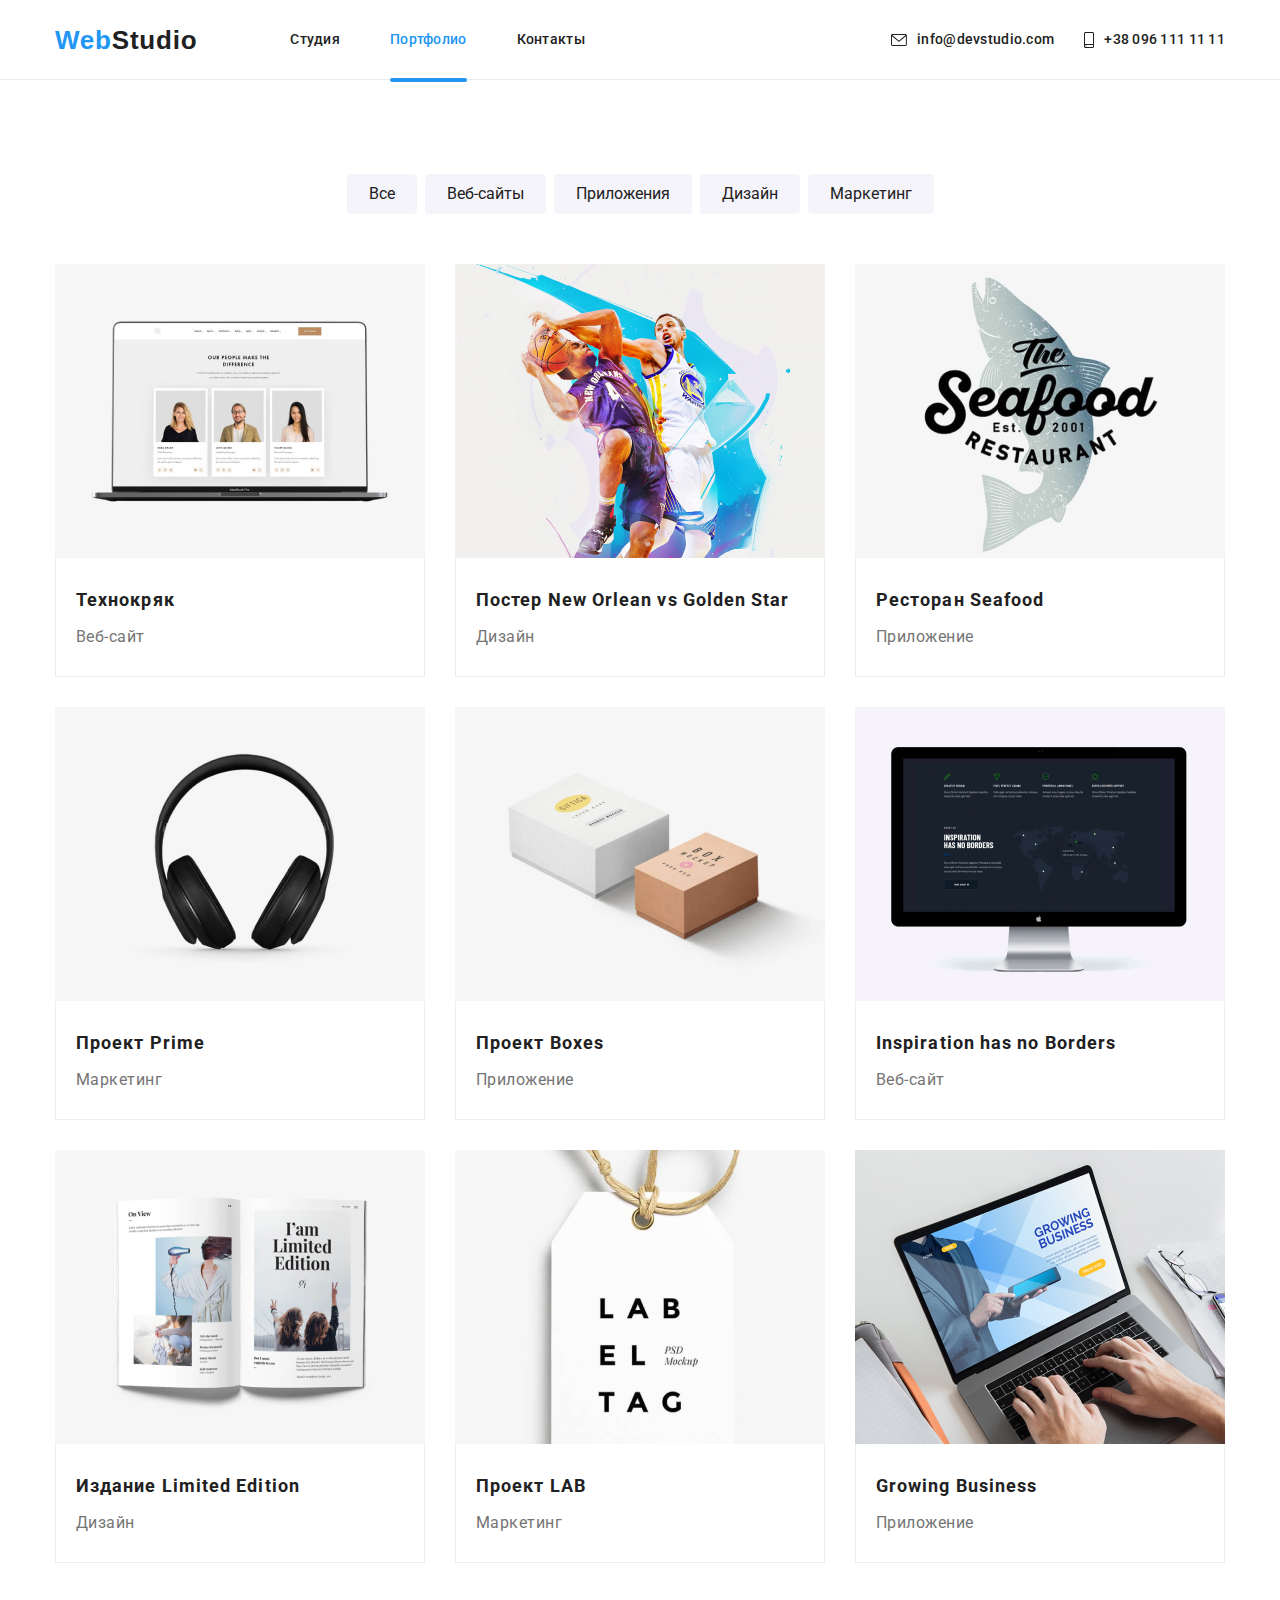
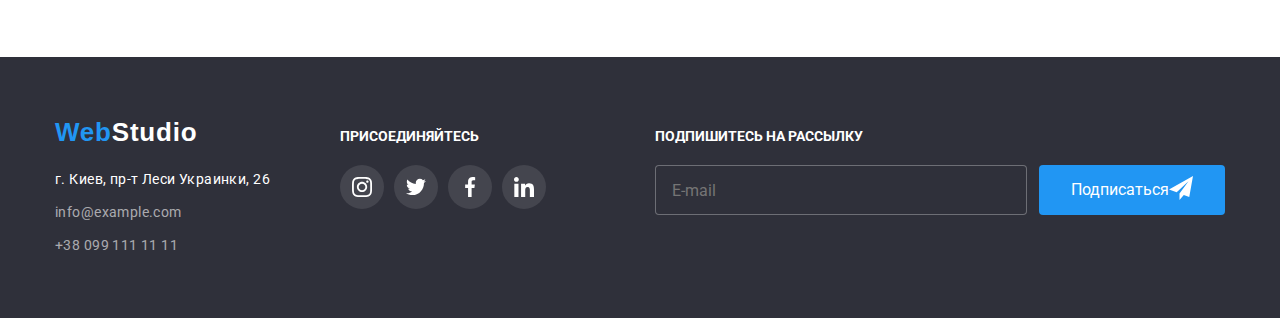
==== commit 53120143: "all" ====
--- a/portfolio.html
+++ b/portfolio.html
@@ -480,5 +480,6 @@
         </div>
       </div>
     </footer>
+    <script src="./js/mobile-menu.js"></script>
   </body>
 </html>
--- a/css/main.min.css
+++ b/css/main.min.css
@@ -1 +1 @@
-a,button{margin:0;padding:0;display:inline-block;cursor:pointer}h1,h2,h3,h4,p{margin-top:0;margin-bottom:0}ul{list-style:none;margin:0;padding:0}img{display:block;margin-bottom:0}:root{--primary-text-color: #757575;--title-text-color: #212121;--accent-color: #2196f3;--background-hover-button-ptimary: #188ce8;--background-heder: #fff;--background-main: #e5e5e5;--background-footer: #2f303a;--card-gap: 30px;--card-item: 3}.card-set{display:flex;flex-wrap:wrap;gap:var(--card-gap)}.card-set-item{flex-basis:calc((100% - (var(--card-item) - 1)*var(--card-gap))/var(--card-item))}.btn-primary{color:var(--background-heder);background-color:var(--accent-color);border-radius:4px;border:0;width:200px;height:50px;padding:10px 32px;transition-property:background-color;transition-duration:250ms;transition-timing-function:cubic-bezier(0.4, 0, 0.2, 1)}.btn-primary:hover,.btn-primary:focus{background-color:var(--background-hover-button-ptimary);border-radius:4px;border:0;height:50px;padding:10px 32px}.button__secondary{color:var(--title-text-color);background-color:#f5f4fa;border-radius:4px;border:0;height:40px;padding:6px 22px;transition-property:box-shadow,color,background-color;transition-duration:250ms;transition-timing-function:cubic-bezier(0.4, 0, 0.2, 1)}.button__secondary:hover,.button__secondary:focus{color:var(--background-heder);background-color:var(--accent-color);box-shadow:0px 1px 1px rgba(0,0,0,.12),0px 4px 4px rgba(0,0,0,.06),1px 4px 6px rgba(0,0,0,.16)}.button__secondary--ident+.button__secondary--ident{margin-left:8px}.link{color:var(--primary-text-color);text-decoration:none;transition-property:color;transition-duration:250ms;transition-timing-function:cubic-bezier(0.4, 0, 0.2, 1)}.link:hover,.link:focus,.link.current{display:flex;color:var(--accent-color)}.button__list{margin-bottom:40px;--card-gap: 8px}@media screen and (min-width: 768px){.button__list{justify-content:center;margin-bottom:30px}}@media screen and (min-width: 1200px){.button__list{margin-bottom:50px}}.logo{display:block;color:var(--title-text-color);text-decoration:none;font-family:"Raleway";font-style:normal;font-weight:700;font-size:24px;line-height:1.19;letter-spacing:.03em}@media screen and (min-width: 768px){.logo{font-size:26px}}.logo__text{color:var(--accent-color)}.logo--accent{color:var(--background-heder)}@media screen and (max-width: 767px){.header__logo{padding:15px 16px}}@media screen and (min-width: 768px){.header-logo--indent{margin-right:88px}}@media screen and (min-width: 1200px){.header-logo--indent{margin-right:93px}}.footer-logo--indent{margin-bottom:20px;margin-right:0}.social__list{display:flex;justify-content:center;gap:10px;padding:0}.social__link{padding:0;border:none;width:44px;height:44px;display:flex;align-items:center;justify-content:center;border-radius:50%;fill:#afb1b8;transition-property:background-color,fill;transition-duration:250ms;transition-timing-function:cubic-bezier(0.4, 0, 0.2, 1)}.social__link:hover,.social__link:focus{fill:#fff;background-color:#188ce8}@media screen and (min-width: 1200px){.social-tooter{margin-bottom:0;margin-left:70px}}.social-tooter__link{fill:var(--background-heder);background:rgba(255,255,255,.1)}.section-title{color:var(--title-text-color);font-weight:700;font-size:28px;line-height:1.18;text-align:center}@media screen and (min-width: 1200px){.section-title{font-size:36px;line-height:1.17}}.section-title--ident{margin-bottom:50px}.team-title{color:var(--title-text-color);font-weight:500;font-size:16px;line-height:1.19}.team-title--ident{margin-bottom:10px}.work-cards__title{color:var(--title-text-color);font-weight:700;font-size:18px;line-height:2;letter-spacing:.06em}.work-cards__title--ident{margin-top:0;margin-bottom:4px}.unimportant-title{color:var(--title-text-color);font-weight:700;font-size:14px;line-height:1.14;text-align:center;text-transform:uppercase}@media screen and (min-width: 768px){.unimportant-title{text-align:justify}}.unimportant-title--ident{margin-bottom:10px}.footer-title{color:var(--background-heder);font-style:normal;font-weight:700;font-size:14px;line-height:1.14;text-transform:uppercase}.footer-title--ident{margin-bottom:20px;text-align:center}@media screen and (min-width: 1200px){.footer-title--ident{text-align:justify}}.backdrop{position:fixed;top:0;left:0;width:100%;height:100%;background-color:rgba(0,0,0,.2);opacity:1;transition-property:opacity,visibility;transition-duration:250ms;transition-timing-function:cubic-bezier(0.4, 0, 0.2, 1)}.backdrop.is-hidden{opacity:0;pointer-events:none;visibility:hidden}.backdrop.is-hidden .modal{transform:translate(-50%, -50%) scale(0)}.modal{position:absolute;top:50%;left:50%;transform:translate(-50%, -50%) scale(1);width:100%;max-width:450px;padding:40px;background-color:#fff;border-radius:4px;overflow:auto;transition-property:transform;transition-duration:250ms;transition-timing-function:cubic-bezier(0.4, 0, 0.2, 1)}@media screen and (min-width: 1200px){.modal{max-width:528px}}.modal__text{font-weight:700;font-size:20px;line-height:1.5;text-align:center;color:#212121}@media screen and (min-width: 1200px){.modal__text{line-height:1.15}}.modal__text--ident{margin-bottom:12px}.modal-btn{position:absolute;display:flex;justify-content:center;align-items:center;top:8px;right:8px;width:30px;height:30px;background-color:#fff;border:1px solid rgba(0,0,0,.1);border-radius:50%;transition-property:fill;transition-duration:250ms;transition-timing-function:cubic-bezier(0.4, 0, 0.2, 1)}.modal-btn:hover{fill:#2196f3}.form__input{position:relative}.form__input+.form__input{margin-top:10px}.form__link{color:#2196f3}.form-btn{text-align:center}.form-btn--ident{margin-top:30px}.form__comit{width:100%;height:120px;margin-top:4px;resize:none;border:1px solid rgba(33,33,33,.2);appearance:none;border-radius:4px;transition-property:border;transition-duration:250ms;transition-timing-function:cubic-bezier(0.4, 0, 0.2, 1)}.form__checkbox{position:relative;display:flex;align-items:center;font-weight:400;font-size:12px;line-height:1.17;letter-spacing:.03em;color:#757575}@media screen and (min-width: 1200px){.form__checkbox{padding-left:12px}}@media screen and (min-width: 1200px){.form__checkbox{font-size:14px;line-height:1.71}}.form__checkbox--ident{margin-top:20px}.form__lable{display:block;font-weight:400;font-size:12px;line-height:1.17;letter-spacing:.01em;color:#757575}.form__lable:focus-within>.form__text{border:1px solid #2196f3;outline:none}.form__lable:focus-within>.form__icon{fill:#2196f3}.form__feedback{display:block;height:138px;font-weight:400;font-size:12px;line-height:1.17;letter-spacing:.01em;color:#757575}.form__feedback:focus-within>.form__comit{border:1px solid #2196f3;outline:none}.form__icon{position:absolute;top:11px;left:14px;transform:translateY(100%);width:18px;height:18px}.form__text{margin-top:4px;height:40px;width:100%;padding-left:42px;border-radius:4px;border:1px solid rgba(33,33,33,.2);transition-property:border;transition-duration:250ms;transition-timing-function:cubic-bezier(0.4, 0, 0.2, 1)}input,textarea{padding:8px;font-family:inherit;font-size:inherit}.checkbox-icon{display:flex;align-items:center;justify-content:center;margin-right:8px;width:16px;height:15px;fill:#fff;border:1px solid #000;border-radius:2px;transition-property:fill,border,background-color;transition-duration:250ms;transition-timing-function:cubic-bezier(0.4, 0, 0.2, 1)}.checkbox:checked+.checkbox-icon{fill:#2196f3;border:1px solid #2196f3;background-color:#2196f3}.header{height:60px;background-color:var(--background-heder);border-bottom:1px solid #ececec}@media screen and (min-width: 768px){.header{height:80px}}@media screen and (min-width: 768px){.container-header{display:flex}}.mob__btn{display:flex;justify-content:center;align-items:center;height:40px;width:40px;border:none;background-color:rgba(0,0,0,0);transition-property:fill;transition-duration:250ms;transition-timing-function:cubic-bezier(0.4, 0, 0.2, 1)}@media screen and (min-width: 768px){.mob__btn{display:none}}.mob__btn:hover,.mob__btn:focus{fill:var(--accent-color)}.menu--close{position:absolute;top:10px;right:15px;display:flex;justify-content:center;align-items:center;height:40px;width:40px;border:none;background-color:rgba(0,0,0,0);transition-property:fill;transition-duration:250ms;transition-timing-function:cubic-bezier(0.4, 0, 0.2, 1)}.menu--close:hover,.menu--close:focus{fill:var(--accent-color)}.menu-container{position:fixed;top:0;left:0;width:100%;height:100%;padding:48px 40px;background-color:var(--background-heder);opacity:1;transform:translateY(0);transition-property:transform;transition-duration:250ms;transition-timing-function:cubic-bezier(0.4, 0, 0.2, 1)}.menu-container.is-hidden{transform:translateY(-100%);opacity:0;pointer-events:none;visibility:hidden}.menu-page--down{position:absolute;bottom:48px;left:40px}.menu-contacts__item:first-child .menu-contacts__link{font-weight:500;font-size:34px;line-height:1.176;letter-spacing:.02em;color:var(--accent-color);margin-bottom:32px}.menu-contacts__item:last-child .menu-contacts__link{font-weight:500;font-size:24px;line-height:1.166;letter-spacing:.02em;margin-bottom:64px}.menu-social__link{font-weight:500;font-size:18px;line-height:1.222;letter-spacing:.02em;color:var(--accent-color)}.menu-social--line::after{content:"";height:22px;margin-left:10px;margin-right:10px;border:1px solid rgba(33,33,33,.2);transform:rotate(90deg)}.menu__item:not(:last-child){margin-bottom:32px}.menu__link{font-weight:500;font-size:40px;line-height:1.175;letter-spacing:.02em;color:#212121}.menu-social{display:flex;lex-direction:row;flex-wrap:wrap}.nav{display:flex;align-items:center;justify-content:space-between}@media screen and (min-width: 768px){.nav{height:80px}}.nav__page{display:none}@media screen and (min-width: 768px){.nav__page{display:flex}}.nav__item:not(:last-child){margin-right:50px}.nav-link{font-weight:500;font-size:12px;line-height:1.16;letter-spacing:.02em;color:var(--title-text-color)}@media screen and (min-width: 768px){.nav-link{padding-top:32px;padding-bottom:32px}}@media screen and (min-width: 1200px){.nav-link{font-size:14px;line-height:1.14}}.nav-link__accent{position:relative}.nav-link__accent::after{position:absolute;bottom:-3px;opacity:0;content:"";width:100%;height:4px;background-color:var(--accent-color);border-radius:2px}@media screen and (min-width: 1200px){.nav-link__accent::after{bottom:-2px}}.nav-link__accent.current::after{opacity:1}.contacts{display:none}@media screen and (min-width: 768px){.contacts{display:block}}@media screen and (min-width: 1200px){.contacts{display:flex}}@media screen and (min-width: 768px)and (max-width: 1199px){.contacts__item:first-child .contacts__link{padding-top:21px;padding-bottom:0}.contacts__item:last-child .contacts__link{padding-bottom:21px;padding-top:0}.contacts__item:first-child{margin-bottom:10px}}@media screen and (min-width: 1200px){.contacts__item:not(:last-child){margin-right:30px}}.contacts--indent{margin-left:auto}.contacts__link{display:flex;align-items:center}.contacts__link--indent{margin-right:auto}.contacts__icon{margin-right:10px;fill:currentColor}.icon__tel{width:10px;height:14px}@media screen and (min-width: 1200px){.icon__tel{height:16px}}.icon__mail{width:14px;height:10px}@media screen and (min-width: 1200px){.icon__mail{width:16px;height:12px}}.hero{margin:0 auto;text-align:center;padding:118px 0;background-image:linear-gradient(to right, rgba(47, 48, 58, 0.4), rgba(47, 48, 58, 0.4)),url(../images/hero-bg.jpeg);background-position:center;background-size:1600px 600px;background-repeat:no-repeat}@media screen and (min-width: 1200px){.hero{padding:200px 0}}.hero-title{color:var(--background-heder);max-width:360px;text-align:center;font-style:400;font-weight:900;font-size:26px;line-height:42px;line-height:1.62;letter-spacing:.06em;text-transform:uppercase}@media screen and (min-width: 1200px){.hero-title{font-size:44px;line-height:1.36;max-width:696px}}.hero-title--ident{margin:0 auto 30px}.peculiarities{padding-top:60px}@media screen and (min-width: 1200px){.peculiarities{padding-top:94px}}.peculiarities__item{--card-item: 1}@media screen and (min-width: 768px){.peculiarities__item{--card-item: 2}}@media screen and (min-width: 1200px){.peculiarities__item{--card-item: 4}}.peculiarities__img{width:100%;height:120px;background-color:#f5f4fa;border-radius:4px;display:flex;align-items:center;justify-content:center}@media screen and (min-width: 768px){.peculiarities__img{width:354px}}@media screen and (min-width: 1200px){.peculiarities__img{width:270px}}.peculiarities__img--indent{margin-bottom:30px}.peculiarities__text{color:var(--primary-text-color);font-style:normal;font-weight:400;font-size:14px;line-height:1.71;letter-spacing:.03em}.peculiarities__text--ident{margin-top:0;margin-bottom:0}.work{display:none;padding-top:94px;padding-bottom:94px}@media screen and (min-width: 1200px){.work{display:flex}}.work__img{position:relative}.work__text{font-weight:700;font-size:14px;line-height:1.14;text-align:center;letter-spacing:.03em;text-transform:uppercase;color:#fff}.work__text--position{display:flex;flex-direction:column;justify-content:center;position:absolute;bottom:0;left:0;width:100%;height:70px;background-image:linear-gradient(rgba(47, 48, 58, 0.8), rgba(47, 48, 58, 0.8))}.team{background-color:#f5f4fa;padding-top:60px;padding-bottom:60px}@media screen and (min-width: 1200px){.team{padding-top:94px;padding-bottom:94px}}.team__item{--card-item: 1;background:#fff;box-shadow:0px 1px 3px rgba(0,0,0,.12),0px 1px 1px rgba(0,0,0,.14),0px 2px 1px rgba(0,0,0,.2);border-radius:0px 0px 4px 4px}@media screen and (min-width: 768px){.team__item{--card-item: 2}}@media screen and (min-width: 1200px){.team__item{--card-item: 4}}.team__box{text-align:center;padding-top:30px;padding-bottom:30px}.team__text--ident{margin-bottom:16px}.team__img{margin-left:auto;margin-right:auto}.client{padding-top:60px;padding-bottom:60px}@media screen and (min-width: 1200px){.client{padding-top:94px;padding-bottom:94px}}.client__item{--card-item: 2}@media screen and (min-width: 768px){.client__item{--card-item: 3}}@media screen and (min-width: 768px){.client__item{--card-item: 6}}.client__link{display:flex;align-items:center;justify-content:center;height:92px;border:1px solid #afb1b8;border-radius:4px;fill:#afb1b8;transition-property:border-color,fill;transition-duration:250ms;transition-timing-function:cubic-bezier(0.4, 0, 0.2, 1)}@media screen and (min-width: 768px){.client__link{width:226px}}@media screen and (min-width: 1200px){.client__link{width:170px}}.client__link:hover,.client__link:focus{border-color:#2196f3;fill:#2196f3}.container-footer{text-align:center}@media screen and (min-width: 768px){.container-footer{text-align:justify}}@media screen and (min-width: 768px)and (max-width: 1199px){.container-footer{display:flex;flex-wrap:wrap;justify-content:space-around;align-items:baseline}}@media screen and (min-width: 1200px){.container-footer{display:flex;align-items:baseline}}.footer{padding-top:60px;padding-bottom:60px;background-color:var(--background-footer)}.footer-mail{margin-top:60px}@media screen and (min-width: 768px){.footer-mail{width:450px}}@media screen and (min-width: 1200px){.footer-mail{width:570px;margin-left:auto;margin-top:0}}.footer-btn{display:flex;align-items:center;justify-content:space-around;width:200px;height:50px}.footer-btn--ident{margin-top:20px}@media screen and (min-width: 1200px){.footer-btn--ident{margin-top:0;margin-left:12px}}@media screen and (max-width: 767px){.address-box{margin-bottom:20px}}.address{font-family:"Roboto";font-style:normal;font-weight:400;font-size:14px;line-height:1.7;letter-spacing:.03em}.address__link{color:rgba(255,255,255,.6)}.address__text{color:var(--background-heder);margin-top:0;margin-bottom:9px}.address__item--ident{margin-bottom:9px}.address__item--ident:last-child{margin-bottom:0}.mail__input{display:flex;align-items:center;outline:none;width:100%;height:50px;font-weight:400;font-size:16px;line-height:1.25px;padding-left:16px;color:rgba(255,255,255,.6);border:1px solid rgba(255,255,255,.3);border-radius:4px;background-color:var(--background-footer);transition-property:filter;transition-duration:250ms;transition-timing-function:cubic-bezier(0.4, 0, 0.2, 1)}.mail__input:focus{filter:drop-shadow(0px 4px 4px rgba(0, 0, 0, 0.15))}.mail__group{display:flex}@media screen and (max-width: 1199px){.mail__group{flex-direction:column;align-items:center}}.work-cards__link{text-decoration:none;transition-property:box-shadow;transition-duration:250ms;transition-timing-function:cubic-bezier(0.4, 0, 0.2, 1)}.work-cards__link:hover,.work-cards__link:focus{box-shadow:0px 1px 1px rgba(0,0,0,.12),0px 4px 4px rgba(0,0,0,.06),1px 4px 6px rgba(0,0,0,.16)}.work-cards__link .overlay{position:relative;overflow:hidden}.work-cards__link .overlay__text{padding:63px 24px;font-weight:400;font-size:18px;line-height:1.55;letter-spacing:.03em;color:#fff}.work-cards__link .overlay__box{position:absolute;bottom:0;right:0;width:100%;height:100%;transform:translateY(100%);transition-property:transform;transition-duration:250ms;transition-timing-function:cubic-bezier(0.4, 0, 0.2, 1);background:rgba(33,150,243,.9)}.work-cards__link:hover .overlay__box,.work-cards__link:focus .overlay__box{transform:translatex(0)}.work-cards__item{background:var(--background-heder)}@media screen and (min-width: 768px){.work-cards__item{--card-item: 2}}@media screen and (min-width: 1200px){.work-cards__item{--card-item: 3}}.work-cards__box{border:1px solid #eee;border-top:none;padding:24px 20px}.work-cards__text{color:var(--primary-text-color);font-weight:400;font-size:16px;line-height:1.88;letter-spacing:.03em}body{color:var(--primary-text-color);font-family:Roboto,sans-serif}.container{margin-left:auto;margin-right:auto;padding:0 15px;width:100%}@media screen and (min-width: 480px){.container{width:480px}}@media screen and (min-width: 768px){.container{width:780px}}@media screen and (min-width: 1200px){.container{width:1200px}}.visually-hidden{position:absolute;width:1px;height:1px;margin:-1px;border:0;padding:0;white-space:nowrap;clip-path:inset(100%);clip:rect(0 0 0 0);overflow:hidden}.portfolio{padding-top:60px;padding-bottom:60px}@media screen and (min-width: 1200px){.portfolio{padding-top:94px;padding-bottom:94px}}/*# sourceMappingURL=main.min.css.map */+a,button{margin:0;padding:0;display:inline-block;cursor:pointer}h1,h2,h3,h4,p{margin-top:0;margin-bottom:0}ul{list-style:none;margin:0;padding:0}img{display:block;margin-bottom:0}:root{--primary-text-color: #757575;--title-text-color: #212121;--accent-color: #2196f3;--background-hover-button-ptimary: #188ce8;--background-heder: #fff;--background-main: #e5e5e5;--background-footer: #2f303a;--logo-family: Ralewey, sans-serif;--card-gap: 30px;--card-item: 3}.card-set{display:flex;flex-wrap:wrap;gap:var(--card-gap)}.card-set-item{flex-basis:calc((100% - (var(--card-item) - 1)*var(--card-gap))/var(--card-item))}.btn-primary{color:var(--background-heder);background-color:var(--accent-color);border-radius:4px;border:0;width:200px;height:50px;padding:10px 32px;transition-property:background-color;transition-duration:250ms;transition-timing-function:cubic-bezier(0.4, 0, 0.2, 1)}.btn-primary:hover,.btn-primary:focus{background-color:var(--background-hover-button-ptimary);border-radius:4px;border:0;height:50px;padding:10px 32px}.button__secondary{color:var(--title-text-color);background-color:#f5f4fa;border-radius:4px;border:0;height:40px;padding:6px 22px;transition-property:box-shadow,color,background-color;transition-duration:250ms;transition-timing-function:cubic-bezier(0.4, 0, 0.2, 1)}.button__secondary:hover,.button__secondary:focus{color:var(--background-heder);background-color:var(--accent-color);box-shadow:0px 1px 1px rgba(0,0,0,.12),0px 4px 4px rgba(0,0,0,.06),1px 4px 6px rgba(0,0,0,.16)}.button__secondary--ident+.button__secondary--ident{margin-left:8px}.link{color:var(--primary-text-color);text-decoration:none;transition-property:color;transition-duration:250ms;transition-timing-function:cubic-bezier(0.4, 0, 0.2, 1)}.link:hover,.link:focus,.link.current{display:flex;color:var(--accent-color)}.button__list{margin-bottom:40px;--card-gap: 8px}@media screen and (min-width: 768px){.button__list{justify-content:center;margin-bottom:30px}}@media screen and (min-width: 1200px){.button__list{margin-bottom:50px}}.logo{display:block;color:var(--title-text-color);text-decoration:none;font-family:var(--logo-family);font-style:normal;font-weight:700;font-size:24px;line-height:1.19;letter-spacing:.03em}@media screen and (min-width: 768px){.logo{font-size:26px}}.logo__text{color:var(--accent-color)}.logo--accent{color:var(--background-heder)}@media screen and (max-width: 767px){.header__logo{padding:15px 16px}}@media screen and (min-width: 768px){.header-logo--indent{margin-right:88px}}@media screen and (min-width: 1200px){.header-logo--indent{margin-right:93px}}.footer-logo--indent{margin-bottom:20px;margin-right:0}.social__list{display:flex;justify-content:center;gap:10px;padding:0}.social__link{padding:0;border:none;width:44px;height:44px;display:flex;align-items:center;justify-content:center;border-radius:50%;fill:#afb1b8;transition-property:background-color,fill;transition-duration:250ms;transition-timing-function:cubic-bezier(0.4, 0, 0.2, 1)}.social__link:hover,.social__link:focus{fill:#fff;background-color:#188ce8}@media screen and (min-width: 1200px){.social-tooter{margin-bottom:0;margin-left:70px}}.social-tooter__link{fill:var(--background-heder);background:rgba(255,255,255,.1)}.section-title{color:var(--title-text-color);font-weight:700;font-size:28px;line-height:1.18;text-align:center}@media screen and (min-width: 1200px){.section-title{font-size:36px;line-height:1.17}}.section-title--ident{margin-bottom:50px}.team-title{color:var(--title-text-color);font-weight:500;font-size:16px;line-height:1.19}.team-title--ident{margin-bottom:10px}.work-cards__title{color:var(--title-text-color);font-weight:700;font-size:18px;line-height:2;letter-spacing:.06em}.work-cards__title--ident{margin-top:0;margin-bottom:4px}.unimportant-title{color:var(--title-text-color);font-weight:700;font-size:14px;line-height:1.14;text-align:center;text-transform:uppercase}@media screen and (min-width: 768px){.unimportant-title{text-align:justify}}.unimportant-title--ident{margin-bottom:10px}.footer-title{color:var(--background-heder);font-style:normal;font-weight:700;font-size:14px;line-height:1.14;text-transform:uppercase}.footer-title--ident{margin-bottom:20px;text-align:center}@media screen and (min-width: 1200px){.footer-title--ident{text-align:justify}}.backdrop{position:fixed;top:0;left:0;width:100%;height:100%;background-color:rgba(0,0,0,.2);opacity:1;transition-property:opacity,visibility;transition-duration:250ms;transition-timing-function:cubic-bezier(0.4, 0, 0.2, 1)}.backdrop.is-hidden{opacity:0;pointer-events:none;visibility:hidden}.backdrop.is-hidden .modal{transform:translate(-50%, -50%) scale(0)}.modal{position:absolute;top:50%;left:50%;transform:translate(-50%, -50%) scale(1);width:100%;max-width:450px;padding:40px;background-color:#fff;border-radius:4px;overflow:auto;transition-property:transform;transition-duration:250ms;transition-timing-function:cubic-bezier(0.4, 0, 0.2, 1)}@media screen and (min-width: 1200px){.modal{max-width:528px}}.modal__text{font-weight:700;font-size:20px;line-height:1.5;text-align:center;color:#212121}@media screen and (min-width: 1200px){.modal__text{line-height:1.15}}.modal__text--ident{margin-bottom:12px}.modal-btn{position:absolute;display:flex;justify-content:center;align-items:center;top:8px;right:8px;width:30px;height:30px;background-color:#fff;border:1px solid rgba(0,0,0,.1);border-radius:50%;transition-property:fill;transition-duration:250ms;transition-timing-function:cubic-bezier(0.4, 0, 0.2, 1)}.modal-btn:hover{fill:#2196f3}.form__input{position:relative}.form__input+.form__input{margin-top:10px}.form__link{color:#2196f3}.form-btn{text-align:center}.form-btn--ident{margin-top:30px}.form__comit{width:100%;height:120px;margin-top:4px;resize:none;border:1px solid rgba(33,33,33,.2);appearance:none;border-radius:4px;transition-property:border;transition-duration:250ms;transition-timing-function:cubic-bezier(0.4, 0, 0.2, 1)}.form__checkbox{position:relative;display:flex;align-items:center;font-weight:400;font-size:12px;line-height:1.17;letter-spacing:.03em;color:#757575}@media screen and (min-width: 1200px){.form__checkbox{padding-left:12px}}@media screen and (min-width: 1200px){.form__checkbox{font-size:14px;line-height:1.71}}.form__checkbox--ident{margin-top:20px}.form__lable{display:block;font-weight:400;font-size:12px;line-height:1.17;letter-spacing:.01em;color:#757575}.form__lable:focus-within>.form__text{border:1px solid #2196f3;outline:none}.form__lable:focus-within>.form__icon{fill:#2196f3}.form__feedback{display:block;height:138px;font-weight:400;font-size:12px;line-height:1.17;letter-spacing:.01em;color:#757575}.form__feedback:focus-within>.form__comit{border:1px solid #2196f3;outline:none}.form__icon{position:absolute;top:11px;left:14px;transform:translateY(100%);width:18px;height:18px}.form__text{margin-top:4px;height:40px;width:100%;padding-left:42px;border-radius:4px;border:1px solid rgba(33,33,33,.2);transition-property:border;transition-duration:250ms;transition-timing-function:cubic-bezier(0.4, 0, 0.2, 1)}input,textarea{padding:8px;font-family:inherit;font-size:inherit}.checkbox-icon{display:flex;align-items:center;justify-content:center;margin-right:8px;width:16px;height:15px;fill:#fff;border:1px solid #000;border-radius:2px;transition-property:fill,border,background-color;transition-duration:250ms;transition-timing-function:cubic-bezier(0.4, 0, 0.2, 1)}.checkbox:checked+.checkbox-icon{fill:#2196f3;border:1px solid #2196f3;background-color:#2196f3}.header{height:60px;background-color:var(--background-heder);border-bottom:1px solid #ececec}@media screen and (min-width: 768px){.header{height:80px}}@media screen and (min-width: 768px){.container-header{display:flex}}.mob__btn{display:flex;justify-content:center;align-items:center;height:40px;width:40px;border:none;background-color:rgba(0,0,0,0);transition-property:fill;transition-duration:250ms;transition-timing-function:cubic-bezier(0.4, 0, 0.2, 1)}@media screen and (min-width: 768px){.mob__btn{display:none}}.mob__btn:hover,.mob__btn:focus{fill:var(--accent-color)}.menu--close{position:absolute;top:10px;right:15px;display:flex;justify-content:center;align-items:center;height:40px;width:40px;border:none;background-color:rgba(0,0,0,0);transition-property:fill;transition-duration:250ms;transition-timing-function:cubic-bezier(0.4, 0, 0.2, 1)}.menu--close:hover,.menu--close:focus{fill:var(--accent-color)}.menu-container{position:fixed;top:0;left:0;width:100%;height:100%;z-index:99;padding:48px 40px;background-color:var(--background-heder);opacity:1;transform:translateY(0);transition-property:transform;transition-duration:250ms;transition-timing-function:cubic-bezier(0.4, 0, 0.2, 1)}.menu-container.is-hidden{transform:translateY(-100%);opacity:0;pointer-events:none;visibility:hidden}.menu-page--down{position:absolute;bottom:48px;left:40px}.menu-contacts__item:first-child .menu-contacts__link{font-weight:500;font-size:34px;line-height:1.176;letter-spacing:.02em;color:var(--accent-color);margin-bottom:32px}.menu-contacts__item:last-child .menu-contacts__link{font-weight:500;font-size:24px;line-height:1.166;letter-spacing:.02em;margin-bottom:64px}.menu-social__link{font-weight:500;font-size:18px;line-height:1.222;letter-spacing:.02em;color:var(--accent-color)}.menu-social--line::after{content:"";height:22px;margin-left:10px;margin-right:10px;border:1px solid rgba(33,33,33,.2);transform:rotate(90deg)}.menu__item:not(:last-child){margin-bottom:32px}.menu__link{font-weight:500;font-size:40px;line-height:1.175;letter-spacing:.02em;color:#212121}.menu-social{display:flex;lex-direction:row;flex-wrap:wrap}.nav{display:flex;align-items:center;justify-content:space-between}@media screen and (min-width: 768px){.nav{height:80px}}.nav__page{display:none}@media screen and (min-width: 768px){.nav__page{display:flex}}.nav__item:not(:last-child){margin-right:50px}.nav-link{font-weight:500;font-size:12px;line-height:1.16;letter-spacing:.02em;color:var(--title-text-color)}@media screen and (min-width: 768px){.nav-link{padding-top:32px;padding-bottom:32px}}@media screen and (min-width: 1200px){.nav-link{font-size:14px;line-height:1.14}}.nav-link__accent{position:relative}.nav-link__accent::after{position:absolute;bottom:-3px;opacity:0;content:"";width:100%;height:4px;background-color:var(--accent-color);border-radius:2px}@media screen and (min-width: 1200px){.nav-link__accent::after{bottom:-2px}}.nav-link__accent.current::after{opacity:1}.contacts{display:none}@media screen and (min-width: 768px){.contacts{display:block}}@media screen and (min-width: 1200px){.contacts{display:flex}}@media screen and (min-width: 768px)and (max-width: 1199px){.contacts__item:first-child .contacts__link{padding-top:21px;padding-bottom:0}.contacts__item:last-child .contacts__link{padding-bottom:21px;padding-top:0}.contacts__item:first-child{margin-bottom:10px}}@media screen and (min-width: 1200px){.contacts__item:not(:last-child){margin-right:30px}}.contacts--indent{margin-left:auto}.contacts__link{display:flex;align-items:center}.contacts__link--indent{margin-right:auto}.contacts__icon{margin-right:10px;fill:currentColor}.icon__tel{width:10px;height:14px}@media screen and (min-width: 1200px){.icon__tel{height:16px}}.icon__mail{width:14px;height:10px}@media screen and (min-width: 1200px){.icon__mail{width:16px;height:12px}}.hero{margin:0 auto;text-align:center;padding:118px 0;background-image:linear-gradient(to right, rgba(47, 48, 58, 0.4), rgba(47, 48, 58, 0.4)),url(../images/hero-bg.jpeg);background-position:center;background-size:1600px 600px;background-repeat:no-repeat}@media screen and (min-width: 1200px){.hero{padding:200px 0}}.hero-title{color:var(--background-heder);max-width:360px;text-align:center;font-style:400;font-weight:900;font-size:26px;line-height:42px;line-height:1.62;letter-spacing:.06em;text-transform:uppercase}@media screen and (min-width: 1200px){.hero-title{font-size:44px;line-height:1.36;max-width:696px}}.hero-title--ident{margin:0 auto 30px}.peculiarities{padding-top:60px}@media screen and (min-width: 1200px){.peculiarities{padding-top:94px}}.peculiarities__item{--card-item: 1}@media screen and (min-width: 768px){.peculiarities__item{--card-item: 2}}@media screen and (min-width: 1200px){.peculiarities__item{--card-item: 4}}.peculiarities__img{width:100%;height:120px;background-color:#f5f4fa;border-radius:4px;display:flex;align-items:center;justify-content:center}@media screen and (min-width: 768px){.peculiarities__img{width:354px}}@media screen and (min-width: 1200px){.peculiarities__img{width:270px}}.peculiarities__img--indent{margin-bottom:30px}.peculiarities__text{color:var(--primary-text-color);font-style:normal;font-weight:400;font-size:14px;line-height:1.71;letter-spacing:.03em}.peculiarities__text--ident{margin-top:0;margin-bottom:0}.work{display:none;padding-top:94px;padding-bottom:94px}@media screen and (min-width: 1200px){.work{display:flex}}.work__img{position:relative}.work__text{font-weight:700;font-size:14px;line-height:1.14;text-align:center;letter-spacing:.03em;text-transform:uppercase;color:#fff}.work__text--position{display:flex;flex-direction:column;justify-content:center;position:absolute;bottom:0;left:0;width:100%;height:70px;background-image:linear-gradient(rgba(47, 48, 58, 0.8), rgba(47, 48, 58, 0.8))}.team{background-color:#f5f4fa;padding-top:60px;padding-bottom:60px}@media screen and (min-width: 1200px){.team{padding-top:94px;padding-bottom:94px}}.team__item{--card-item: 1;background:#fff;box-shadow:0px 1px 3px rgba(0,0,0,.12),0px 1px 1px rgba(0,0,0,.14),0px 2px 1px rgba(0,0,0,.2);border-radius:0px 0px 4px 4px}@media screen and (min-width: 768px){.team__item{--card-item: 2}}@media screen and (min-width: 1200px){.team__item{--card-item: 4}}.team__box{text-align:center;padding-top:30px;padding-bottom:30px}.team__text--ident{margin-bottom:16px}.team__img{margin-left:auto;margin-right:auto}.client{padding-top:60px;padding-bottom:60px}@media screen and (min-width: 1200px){.client{padding-top:94px;padding-bottom:94px}}.client__item{--card-item: 2}@media screen and (min-width: 768px){.client__item{--card-item: 3}}@media screen and (min-width: 768px){.client__item{--card-item: 6}}.client__link{display:flex;align-items:center;justify-content:center;height:92px;border:1px solid #afb1b8;border-radius:4px;fill:#afb1b8;transition-property:border-color,fill;transition-duration:250ms;transition-timing-function:cubic-bezier(0.4, 0, 0.2, 1)}@media screen and (min-width: 768px){.client__link{width:226px}}@media screen and (min-width: 1200px){.client__link{width:170px}}.client__link:hover,.client__link:focus{border-color:#2196f3;fill:#2196f3}.container-footer{text-align:center}@media screen and (min-width: 768px){.container-footer{text-align:justify}}@media screen and (min-width: 768px)and (max-width: 1199px){.container-footer{display:flex;flex-wrap:wrap;justify-content:space-around;align-items:baseline}}@media screen and (min-width: 1200px){.container-footer{display:flex;align-items:baseline}}.footer{padding-top:60px;padding-bottom:60px;background-color:var(--background-footer)}.footer-mail{margin-top:60px}@media screen and (min-width: 768px){.footer-mail{width:450px}}@media screen and (min-width: 1200px){.footer-mail{width:570px;margin-left:auto;margin-top:0}}.footer-btn{display:flex;align-items:center;justify-content:space-around;width:200px;height:50px}.footer-btn--ident{margin-top:20px}@media screen and (min-width: 1200px){.footer-btn--ident{margin-top:0;margin-left:12px}}@media screen and (max-width: 767px){.address-box{margin-bottom:20px}}.address{font-family:"Roboto";font-style:normal;font-weight:400;font-size:14px;line-height:1.7;letter-spacing:.03em}.address__link{color:rgba(255,255,255,.6)}.address__text{color:var(--background-heder);margin-top:0;margin-bottom:9px}.address__item--ident{margin-bottom:9px}.address__item--ident:last-child{margin-bottom:0}.mail__input{display:flex;align-items:center;outline:none;width:100%;height:50px;font-weight:400;font-size:16px;line-height:1.25px;padding-left:16px;color:rgba(255,255,255,.6);border:1px solid rgba(255,255,255,.3);border-radius:4px;background-color:var(--background-footer);transition-property:filter;transition-duration:250ms;transition-timing-function:cubic-bezier(0.4, 0, 0.2, 1)}.mail__input:focus{filter:drop-shadow(0px 4px 4px rgba(0, 0, 0, 0.15))}.mail__group{display:flex}@media screen and (max-width: 1199px){.mail__group{flex-direction:column;align-items:center}}.work-cards__link{text-decoration:none;transition-property:box-shadow;transition-duration:250ms;transition-timing-function:cubic-bezier(0.4, 0, 0.2, 1)}.work-cards__link:hover,.work-cards__link:focus{box-shadow:0px 1px 1px rgba(0,0,0,.12),0px 4px 4px rgba(0,0,0,.06),1px 4px 6px rgba(0,0,0,.16)}.work-cards__link .overlay{position:relative;overflow:hidden}.work-cards__link .overlay__text{padding:63px 24px;font-weight:400;font-size:18px;line-height:1.55;letter-spacing:.03em;color:#fff}.work-cards__link .overlay__box{position:absolute;bottom:0;right:0;width:100%;height:100%;transform:translateY(100%);transition-property:transform;transition-duration:250ms;transition-timing-function:cubic-bezier(0.4, 0, 0.2, 1);background:rgba(33,150,243,.9)}.work-cards__link:hover .overlay__box,.work-cards__link:focus .overlay__box{transform:translatex(0)}.work-cards__item{background:var(--background-heder)}@media screen and (min-width: 768px){.work-cards__item{--card-item: 2}}@media screen and (min-width: 1200px){.work-cards__item{--card-item: 3}}.work-cards__box{border:1px solid #eee;border-top:none;padding:24px 20px}.work-cards__text{color:var(--primary-text-color);font-weight:400;font-size:16px;line-height:1.88;letter-spacing:.03em}body{color:var(--primary-text-color);font-family:Roboto,sans-serif}.container{margin-left:auto;margin-right:auto;padding:0 15px;width:100%}@media screen and (min-width: 480px){.container{width:480px}}@media screen and (min-width: 768px){.container{width:780px}}@media screen and (min-width: 1200px){.container{width:1200px}}.visually-hidden{position:absolute;width:1px;height:1px;margin:-1px;border:0;padding:0;white-space:nowrap;clip-path:inset(100%);clip:rect(0 0 0 0);overflow:hidden}.portfolio{padding-top:60px;padding-bottom:60px}@media screen and (min-width: 1200px){.portfolio{padding-top:94px;padding-bottom:94px}}/*# sourceMappingURL=main.min.css.map */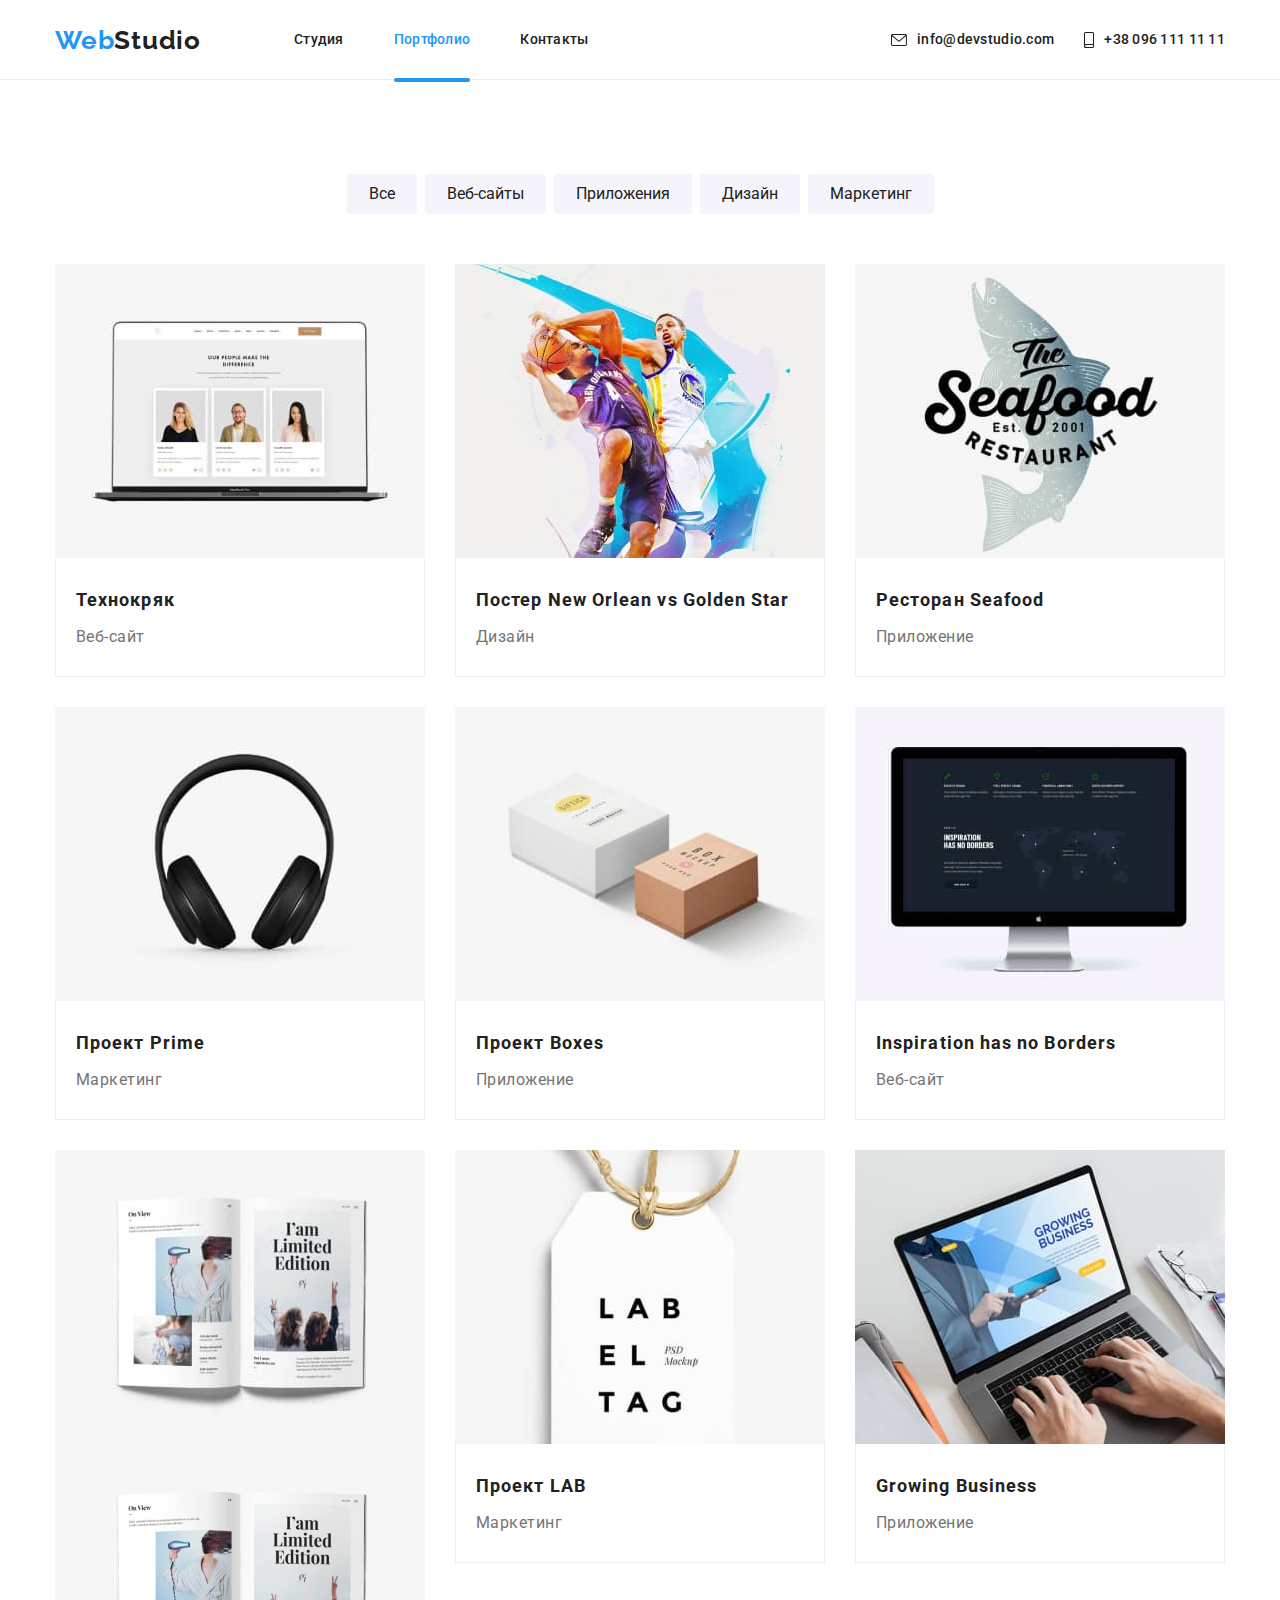
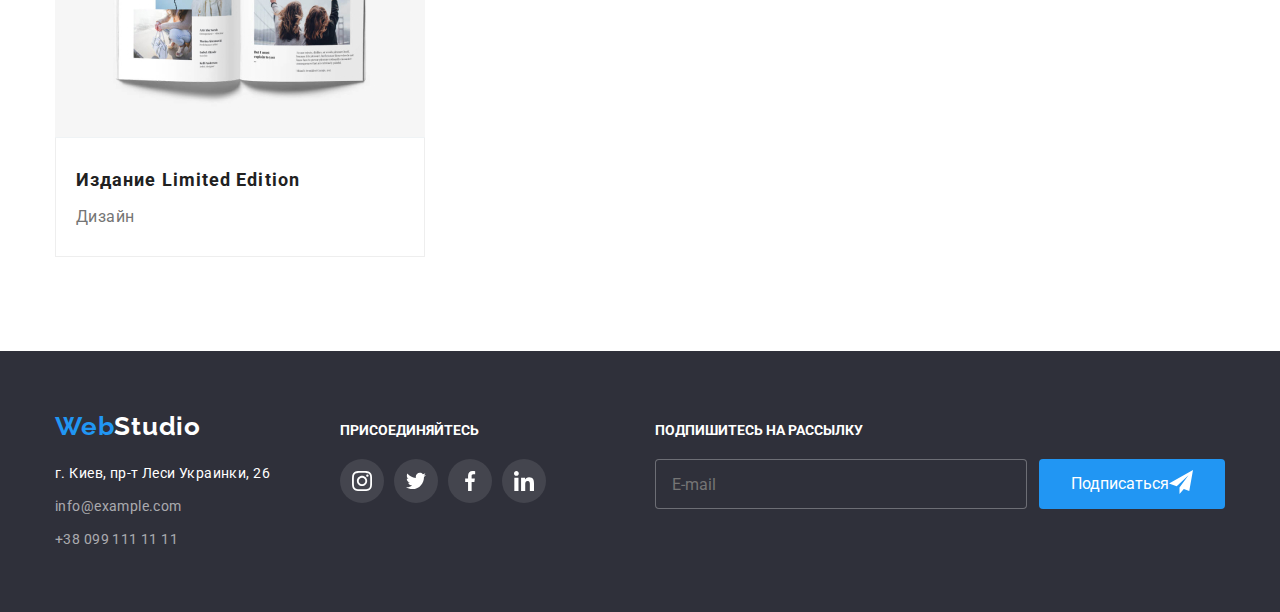
==== commit 8089eb17: "all" ====
--- a/portfolio.html
+++ b/portfolio.html
@@ -19,82 +19,69 @@
   <body>
     <header class="header">
       <div class="container container-header">
-        <!-- <div class="mob">
-          
-        </div> -->
         <nav class="nav">
           <a class="logo header__logo header-logo--indent" href="./index.html"
             ><span class="logo__text">Web</span>Studio</a
           >
           <button type="button" class="mob__btn" data-menu-open>
-            <svg
-              width="40px"
-              height="40px"
-              aria-labelledby="Переключатель мобильного меню"
-            >
+            <svg width="40px" height="40px">
               <use class="icon__menu" href="./images/icons.svg#menu_40px"></use>
             </svg>
           </button>
           <div class="menu-container is-hidden" data-menu>
-            <div class="menu-box">
-              <div class="menu-page--up">
-                <ul class="menu-page">
-                  <li class="menu__item">
-                    <a href="./index.html" class="link menu__link">Студия</a>
-                  </li>
-                  <li class="menu__item">
-                    <a href="./portfolio.html" class="current link menu__link"
-                      >Портфолио</a
-                    >
-                  </li>
-                  <li class="menu__item">
-                    <a href="#" class="link menu__link">Контакты</a>
-                  </li>
-                </ul>
-              </div>
+            <div class="menu-page--up">
+              <ul class="menu-page">
+                <li class="menu__item">
+                  <a href="./index.html" class="link menu__link">Студия</a>
+                </li>
+                <li class="menu__item">
+                  <a href="./portfolio.html" class="current link menu__link"
+                    >Портфолио</a
+                  >
+                </li>
+                <li class="menu__item">
+                  <a href="" class="link menu__link">Контакты</a>
+                </li>
+              </ul>
+            </div>
 
-              <div class="menu-page--down">
-                <ul class="menu-contacts">
-                  <li class="menu-contacts__item">
-                    <a href="" class="link menu-contacts__link"
-                      >+38 096 111 11 11</a
-                    >
-                  </li>
-                  <li class="menu-contacts__item">
-                    <a href="" class="link menu-contacts__link"
-                      >info@devstudio.com</a
-                    >
-                  </li>
-                </ul>
+            <div class="menu-page--down">
+              <ul class="menu-contacts">
+                <li class="menu-contacts__item">
+                  <a href="" class="link menu-contacts__link"
+                    >+38 096 111 11 11</a
+                  >
+                </li>
+                <li class="menu-contacts__item">
+                  <a href="" class="link menu-contacts__link"
+                    >info@devstudio.com</a
+                  >
+                </li>
+              </ul>
 
-                <ul class="menu-social">
-                  <li class="menu-social__item">
-                    <a href="" class="link menu-social__link menu-social--line"
-                      >Instagram</a
-                    >
-                  </li>
-                  <li class="menu-social__item">
-                    <a href="" class="link menu-social__link menu-social--line"
-                      >Twitter</a
-                    >
-                  </li>
-                  <li class="menu-social__item">
-                    <a href="" class="link menu-social__link menu-social--line"
-                      >Facebook</a
-                    >
-                  </li>
-                  <li class="menu-social__item">
-                    <a href="" class="link menu-social__link">LinkedIn</a>
-                  </li>
-                </ul>
-              </div>
+              <ul class="card-set menu-social">
+                <li class="card-set-item menu-social__item">
+                  <a href="" class="link menu-social__link menu-social--line"
+                    >Instagram</a
+                  >
+                </li>
+                <li class="card-set-item menu-social__item">
+                  <a href="" class="link menu-social__link menu-social--line"
+                    >Twitter</a
+                  >
+                </li>
+                <li class="card-set-item menu-social__item">
+                  <a href="" class="link menu-social__link menu-social--line"
+                    >Facebook</a
+                  >
+                </li>
+                <li class="card-set-item menu-social__item">
+                  <a href="" class="link menu-social__link">LinkedIn</a>
+                </li>
+              </ul>
             </div>
             <button type="button" class="menu--close" data-menu-close>
-              <svg
-                width="40px"
-                height="40px"
-                aria-labelledby="Переключатель закрыто"
-              >
+              <svg width="40px" height="40px">
                 <use
                   class="icon__close"
                   href="./images/icons.svg#close_40px"
@@ -185,9 +172,38 @@
           <!-- <div class="container"> -->
           <ul class="card-set work-cards">
             <li class="card-set-item work-cards__item">
-              <a href="#" class="work-cards__link">
-                <div class="overlay">
-                  <img src="./images/web1.jpeg" alt="Ноутбук" width="370" />
+              <a href="" class="work-cards__link">
+                <div class="overlay">
+                  <picture>
+                    <source
+                      srcset="
+                        ./images/img-squoosh/work-card-desk-1-1x.jpeg 1x,
+                        ./images/img-squoosh/work-card-desk-1-2x.jpeg 2x
+                      "
+                      type="image/jpeg"
+                      media="(min-width:1200px)"
+                    />
+                    <source
+                      srcset="
+                        ./images/img-squoosh/work-card-tabl-1-1x.jpeg 1x,
+                        ./images/img-squoosh/work-card-tabl-1-2x.jpeg 2x
+                      "
+                      type="image/jpeg"
+                      media="(min-width:768px)"
+                    />
+                    <source
+                      srcset="
+                        ./images/img-squoosh/work-card-mob-1-1x.jpeg 1x,
+                        ./images/img-squoosh/work-card-mob-1-2x.jpeg 2x
+                      "
+                      type="image/jpeg"
+                      media="(max-width:767px)"
+                    />
+                    <img
+                      src="./images/img-squoosh/work-card-mob-1-1x.jpeg"
+                      alt="Ноутбук"
+                    />
+                  </picture>
                   <div class="overlay__box">
                     <p class="overlay__text">
                       Ресурс предлагает комплексные предложения с разным уровнем
@@ -206,13 +222,38 @@
               </a>
             </li>
             <li class="card-set-item work-cards__item">
-              <a href="#" class="work-cards__link">
-                <div class="overlay">
-                  <img
-                    src="./images/design1.jpeg"
-                    alt="Два человека играют в баскетбол"
-                    width="370"
-                  />
+              <a href="" class="work-cards__link">
+                <div class="overlay">
+                  <picture>
+                    <source
+                      srcset="
+                        ./images/img-squoosh/work-card-desk-2-1x.jpeg 1x,
+                        ./images/img-squoosh/work-card-desk-2-2x.jpeg 2x
+                      "
+                      type="image/jpeg"
+                      media="(min-width:1200px)"
+                    />
+                    <source
+                      srcset="
+                        ./images/img-squoosh/work-card-tabl-2-1x.jpeg 1x,
+                        ./images/img-squoosh/work-card-tabl-2-2x.jpeg 2x
+                      "
+                      type="image/jpeg"
+                      media="(min-width:768px)"
+                    />
+                    <source
+                      srcset="
+                        ./images/img-squoosh/work-card-mob-2-1x.jpeg 1x,
+                        ./images/img-squoosh/work-card-mob-2-2x.jpeg 2x
+                      "
+                      type="image/jpeg"
+                      media="(max-width:767px)"
+                    />
+                    <img
+                      src="./images/img-squoosh/work-card-mob-2-1x.jpeg"
+                      alt="Два человека играют в баскетбол"
+                    />
+                  </picture>
                   <div class="overlay__box">
                     <p class="overlay__text">
                       Ресурс предлагает комплексные предложения с разным уровнем
@@ -231,13 +272,38 @@
               </a>
             </li>
             <li class="card-set-item work-cards__item">
-              <a href="#" class="work-cards__link">
-                <div class="overlay">
-                  <img
-                    src="./images/app1.jpeg"
-                    alt="Логотип компании"
-                    width="370"
-                  />
+              <a href="" class="work-cards__link">
+                <div class="overlay">
+                  <picture>
+                    <source
+                      srcset="
+                        ./images/img-squoosh/work-card-desk-3-1x.jpeg 1x,
+                        ./images/img-squoosh/work-card-desk-3-2x.jpeg 2x
+                      "
+                      type="image/jpeg"
+                      media="(min-width:1200px)"
+                    />
+                    <source
+                      srcset="
+                        ./images/img-squoosh/work-card-tabl-3-1x.jpeg 1x,
+                        ./images/img-squoosh/work-card-tabl-3-2x.jpeg 2x
+                      "
+                      type="image/jpeg"
+                      media="(min-width:768px)"
+                    />
+                    <source
+                      srcset="
+                        ./images/img-squoosh/work-card-mob-3-1x.jpeg 1x,
+                        ./images/img-squoosh/work-card-mob-3-2x.jpeg 2x
+                      "
+                      type="image/jpeg"
+                      media="(max-width:767px)"
+                    />
+                    <img
+                      src="./images/img-squoosh/work-card-mob-3-1x.jpeg"
+                      alt="Логотип компании"
+                    />
+                  </picture>
                   <div class="overlay__box">
                     <p class="overlay__text">
                       Ресурс предлагает комплексные предложения с разным уровнем
@@ -256,13 +322,38 @@
               </a>
             </li>
             <li class="card-set-item work-cards__item">
-              <a href="#" class="work-cards__link">
-                <div class="overlay">
-                  <img
-                    src="./images/marketing1.jpeg"
-                    alt="Наушники"
-                    width="370"
-                  />
+              <a href="" class="work-cards__link">
+                <div class="overlay">
+                  <picture>
+                    <source
+                      srcset="
+                        ./images/img-squoosh/work-card-desk-4-1x.jpeg 1x,
+                        ./images/img-squoosh/work-card-desk-4-2x.jpeg 2x
+                      "
+                      type="image/jpeg"
+                      media="(min-width:1200px)"
+                    />
+                    <source
+                      srcset="
+                        ./images/img-squoosh/work-card-tabl-4-1x.jpeg 1x,
+                        ./images/img-squoosh/work-card-tabl-4-2x.jpeg 2x
+                      "
+                      type="image/jpeg"
+                      media="(min-width:768px)"
+                    />
+                    <source
+                      srcset="
+                        ./images/img-squoosh/work-card-mob-4-1x.jpeg 1x,
+                        ./images/img-squoosh/work-card-mob-4-2x.jpeg 2x
+                      "
+                      type="image/jpeg"
+                      media="(max-width:767px)"
+                    />
+                    <img
+                      src="./images/img-squoosh/work-card-mob-4-1x.jpeg"
+                      alt="Наушники"
+                    />
+                  </picture>
                   <div class="overlay__box">
                     <p class="overlay__text">
                       Ресурс предлагает комплексные предложения с разным уровнем
@@ -282,9 +373,38 @@
               </a>
             </li>
             <li class="card-set-item work-cards__item">
-              <a href="#" class="work-cards__link">
-                <div class="overlay">
-                  <img src="./images/app2.jpeg" alt="Две коробки" width="370" />
+              <a href="" class="work-cards__link">
+                <div class="overlay">
+                  <picture>
+                    <source
+                      srcset="
+                        ./images/img-squoosh/work-card-desk-5-1x.jpeg 1x,
+                        ./images/img-squoosh/work-card-desk-5-2x.jpeg 2x
+                      "
+                      type="image/jpeg"
+                      media="(min-width:1200px)"
+                    />
+                    <source
+                      srcset="
+                        ./images/img-squoosh/work-card-tabl-5-1x.jpeg 1x,
+                        ./images/img-squoosh/work-card-tabl-5-2x.jpeg 2x
+                      "
+                      type="image/jpeg"
+                      media="(min-width:768px)"
+                    />
+                    <source
+                      srcset="
+                        ./images/img-squoosh/work-card-mob-5-1x.jpeg 1x,
+                        ./images/img-squoosh/work-card-mob-5-2x.jpeg 2x
+                      "
+                      type="image/jpeg"
+                      media="(max-width:767px)"
+                    />
+                    <img
+                      src="./images/img-squoosh/work-card-mob-5-1x.jpeg"
+                      alt="Две коробки"
+                    />
+                  </picture>
                   <div class="overlay__box">
                     <p class="overlay__text">
                       Ресурс предлагает комплексные предложения с разным уровнем
@@ -303,9 +423,38 @@
               </a>
             </li>
             <li class="card-set-item work-cards__item">
-              <a href="#" class="work-cards__link">
-                <div class="overlay">
-                  <img src="./images/web2.jpeg" alt="Монитор" width="370" />
+              <a href="" class="work-cards__link">
+                <div class="overlay">
+                  <picture>
+                    <source
+                      srcset="
+                        ./images/img-squoosh/work-card-desk-6-1x.jpeg 1x,
+                        ./images/img-squoosh/work-card-desk-6-2x.jpeg 2x
+                      "
+                      type="image/jpeg"
+                      media="(min-width:1200px)"
+                    />
+                    <source
+                      srcset="
+                        ./images/img-squoosh/work-card-tabl-6-1x.jpeg 1x,
+                        ./images/img-squoosh/work-card-tabl-6-2x.jpeg 2x
+                      "
+                      type="image/jpeg"
+                      media="(min-width:768px)"
+                    />
+                    <source
+                      srcset="
+                        ./images/img-squoosh/work-card-mob-6-1x.jpeg 1x,
+                        ./images/img-squoosh/work-card-mob-6-2x.jpeg 2x
+                      "
+                      type="image/jpeg"
+                      media="(max-width:767px)"
+                    />
+                    <img
+                      src="./images/img-squoosh/work-card-mob-6-1x.jpeg"
+                      alt="Монитор"
+                    />
+                  </picture>
                   <div class="overlay__box">
                     <p class="overlay__text">
                       Ресурс предлагает комплексные предложения с разным уровнем
@@ -324,13 +473,39 @@
               </a>
             </li>
             <li class="card-set-item work-cards__item">
-              <a href="#" class="work-cards__link">
-                <div class="overlay">
-                  <img
-                    src="./images/design2.jpeg"
-                    alt="Развёрнутая книга"
-                    width="370"
-                  />
+              <a href="" class="work-cards__link">
+                <div class="overlay">
+                  <picture>
+                    <source
+                      srcset="
+                        ./images/img-squoosh/work-card-desk-7-1x.jpeg 1x,
+                        ./images/img-squoosh/work-card-desk-7-2x.jpeg 2x
+                      "
+                      type="image/jpeg"
+                      media="(min-width:1200px)"
+                    />
+                    <source
+                      srcset="
+                        ./images/img-squoosh/work-card-tabl-7-1x.jpeg 1x,
+                        ./images/img-squoosh/work-card-tabl-7-2x.jpeg 2x
+                      "
+                      type="image/jpeg"
+                      media="(min-width:768px)"
+                    />
+                    <source
+                      srcset="
+                        ./images/img-squoosh/work-card-mob-7-1x.jpeg 1x,
+                        ./images/img-squoosh/work-card-mob-7-2x.jpeg 2x
+                      "
+                      type="image/jpeg"
+                      media="(max-width:767px)"
+                    />
+                    <img
+                      src="./images/img-squoosh/work-card-mob-7-1x.jpeg"
+                      alt="Развёрнутая книга"
+                    />
+                  </picture>
+                  <img src="./images/design2.jpeg" alt="" width="370" />
                   <div class="overlay__box">
                     <p class="overlay__text">
                       Ресурс предлагает комплексные предложения с разным уровнем
@@ -349,9 +524,38 @@
               </a>
             </li>
             <li class="card-set-item work-cards__item">
-              <a href="#" class="work-cards__link">
-                <div class="overlay">
-                  <img src="./images/marketing2.jpeg" alt="Бирка" width="370" />
+              <a href="" class="work-cards__link">
+                <div class="overlay">
+                  <picture>
+                    <source
+                      srcset="
+                        ./images/img-squoosh/work-card-desk-8-1x.jpeg 1x,
+                        ./images/img-squoosh/work-card-desk-8-2x.jpeg 2x
+                      "
+                      type="image/jpeg"
+                      media="(min-width:1200px)"
+                    />
+                    <source
+                      srcset="
+                        ./images/img-squoosh/work-card-tabl-8-1x.jpeg 1x,
+                        ./images/img-squoosh/work-card-tabl-8-2x.jpeg 2x
+                      "
+                      type="image/jpeg"
+                      media="(min-width:768px)"
+                    />
+                    <source
+                      srcset="
+                        ./images/img-squoosh/work-card-mob-8-1x.jpeg 1x,
+                        ./images/img-squoosh/work-card-mob-8-2x.jpeg 2x
+                      "
+                      type="image/jpeg"
+                      media="(max-width:767px)"
+                    />
+                    <img
+                      src="./images/img-squoosh/work-card-mob-8-1x.jpeg"
+                      alt="Бирка"
+                    />
+                  </picture>
                   <div class="overlay__box">
                     <p class="overlay__text">
                       Ресурс предлагает комплексные предложения с разным уровнем
@@ -370,13 +574,38 @@
               </a>
             </li>
             <li class="card-set-item work-cards__item">
-              <a href="#" class="work-cards__link">
-                <div class="overlay">
-                  <img
-                    src="./images/app3.jpeg"
-                    alt="Человек работает за ноутбуком"
-                    width="370"
-                  />
+              <a href="" class="work-cards__link">
+                <div class="overlay">
+                  <picture>
+                    <source
+                      srcset="
+                        ./images/img-squoosh/work-card-desk-9-1x.jpeg 1x,
+                        ./images/img-squoosh/work-card-desk-9-2x.jpeg 2x
+                      "
+                      type="image/jpeg"
+                      media="(min-width:1200px)"
+                    />
+                    <source
+                      srcset="
+                        ./images/img-squoosh/work-card-tabl-9-1x.jpeg 1x,
+                        ./images/img-squoosh/work-card-tabl-9-2x.jpeg 2x
+                      "
+                      type="image/jpeg"
+                      media="(min-width:768px)"
+                    />
+                    <source
+                      srcset="
+                        ./images/img-squoosh/work-card-mob-9-1x.jpeg 1x,
+                        ./images/img-squoosh/work-card-mob-9-2x.jpeg 2x
+                      "
+                      type="image/jpeg"
+                      media="(max-width:767px)"
+                    />
+                    <img
+                      src="./images/img-squoosh/work-card-mob-9-1x.jpeg"
+                      alt="Человек работает за ноутбуком"
+                    />
+                  </picture>
                   <div class="overlay__box">
                     <p class="overlay__text">
                       Ресурс предлагает комплексные предложения с разным уровнем
--- a/css/main.min.css
+++ b/css/main.min.css
@@ -1 +1 @@
-a,button{margin:0;padding:0;display:inline-block;cursor:pointer}h1,h2,h3,h4,p{margin-top:0;margin-bottom:0}ul{list-style:none;margin:0;padding:0}img{display:block;margin-bottom:0}:root{--primary-text-color: #757575;--title-text-color: #212121;--accent-color: #2196f3;--background-hover-button-ptimary: #188ce8;--background-heder: #fff;--background-main: #e5e5e5;--background-footer: #2f303a;--logo-family: Ralewey, sans-serif;--card-gap: 30px;--card-item: 3}.card-set{display:flex;flex-wrap:wrap;gap:var(--card-gap)}.card-set-item{flex-basis:calc((100% - (var(--card-item) - 1)*var(--card-gap))/var(--card-item))}.btn-primary{color:var(--background-heder);background-color:var(--accent-color);border-radius:4px;border:0;width:200px;height:50px;padding:10px 32px;transition-property:background-color;transition-duration:250ms;transition-timing-function:cubic-bezier(0.4, 0, 0.2, 1)}.btn-primary:hover,.btn-primary:focus{background-color:var(--background-hover-button-ptimary);border-radius:4px;border:0;height:50px;padding:10px 32px}.button__secondary{color:var(--title-text-color);background-color:#f5f4fa;border-radius:4px;border:0;height:40px;padding:6px 22px;transition-property:box-shadow,color,background-color;transition-duration:250ms;transition-timing-function:cubic-bezier(0.4, 0, 0.2, 1)}.button__secondary:hover,.button__secondary:focus{color:var(--background-heder);background-color:var(--accent-color);box-shadow:0px 1px 1px rgba(0,0,0,.12),0px 4px 4px rgba(0,0,0,.06),1px 4px 6px rgba(0,0,0,.16)}.button__secondary--ident+.button__secondary--ident{margin-left:8px}.link{color:var(--primary-text-color);text-decoration:none;transition-property:color;transition-duration:250ms;transition-timing-function:cubic-bezier(0.4, 0, 0.2, 1)}.link:hover,.link:focus,.link.current{display:flex;color:var(--accent-color)}.button__list{margin-bottom:40px;--card-gap: 8px}@media screen and (min-width: 768px){.button__list{justify-content:center;margin-bottom:30px}}@media screen and (min-width: 1200px){.button__list{margin-bottom:50px}}.logo{display:block;color:var(--title-text-color);text-decoration:none;font-family:var(--logo-family);font-style:normal;font-weight:700;font-size:24px;line-height:1.19;letter-spacing:.03em}@media screen and (min-width: 768px){.logo{font-size:26px}}.logo__text{color:var(--accent-color)}.logo--accent{color:var(--background-heder)}@media screen and (max-width: 767px){.header__logo{padding:15px 16px}}@media screen and (min-width: 768px){.header-logo--indent{margin-right:88px}}@media screen and (min-width: 1200px){.header-logo--indent{margin-right:93px}}.footer-logo--indent{margin-bottom:20px;margin-right:0}.social__list{display:flex;justify-content:center;gap:10px;padding:0}.social__link{padding:0;border:none;width:44px;height:44px;display:flex;align-items:center;justify-content:center;border-radius:50%;fill:#afb1b8;transition-property:background-color,fill;transition-duration:250ms;transition-timing-function:cubic-bezier(0.4, 0, 0.2, 1)}.social__link:hover,.social__link:focus{fill:#fff;background-color:#188ce8}@media screen and (min-width: 1200px){.social-tooter{margin-bottom:0;margin-left:70px}}.social-tooter__link{fill:var(--background-heder);background:rgba(255,255,255,.1)}.section-title{color:var(--title-text-color);font-weight:700;font-size:28px;line-height:1.18;text-align:center}@media screen and (min-width: 1200px){.section-title{font-size:36px;line-height:1.17}}.section-title--ident{margin-bottom:50px}.team-title{color:var(--title-text-color);font-weight:500;font-size:16px;line-height:1.19}.team-title--ident{margin-bottom:10px}.work-cards__title{color:var(--title-text-color);font-weight:700;font-size:18px;line-height:2;letter-spacing:.06em}.work-cards__title--ident{margin-top:0;margin-bottom:4px}.unimportant-title{color:var(--title-text-color);font-weight:700;font-size:14px;line-height:1.14;text-align:center;text-transform:uppercase}@media screen and (min-width: 768px){.unimportant-title{text-align:justify}}.unimportant-title--ident{margin-bottom:10px}.footer-title{color:var(--background-heder);font-style:normal;font-weight:700;font-size:14px;line-height:1.14;text-transform:uppercase}.footer-title--ident{margin-bottom:20px;text-align:center}@media screen and (min-width: 1200px){.footer-title--ident{text-align:justify}}.backdrop{position:fixed;top:0;left:0;width:100%;height:100%;background-color:rgba(0,0,0,.2);opacity:1;transition-property:opacity,visibility;transition-duration:250ms;transition-timing-function:cubic-bezier(0.4, 0, 0.2, 1)}.backdrop.is-hidden{opacity:0;pointer-events:none;visibility:hidden}.backdrop.is-hidden .modal{transform:translate(-50%, -50%) scale(0)}.modal{position:absolute;top:50%;left:50%;transform:translate(-50%, -50%) scale(1);width:100%;max-width:450px;padding:40px;background-color:#fff;border-radius:4px;overflow:auto;transition-property:transform;transition-duration:250ms;transition-timing-function:cubic-bezier(0.4, 0, 0.2, 1)}@media screen and (min-width: 1200px){.modal{max-width:528px}}.modal__text{font-weight:700;font-size:20px;line-height:1.5;text-align:center;color:#212121}@media screen and (min-width: 1200px){.modal__text{line-height:1.15}}.modal__text--ident{margin-bottom:12px}.modal-btn{position:absolute;display:flex;justify-content:center;align-items:center;top:8px;right:8px;width:30px;height:30px;background-color:#fff;border:1px solid rgba(0,0,0,.1);border-radius:50%;transition-property:fill;transition-duration:250ms;transition-timing-function:cubic-bezier(0.4, 0, 0.2, 1)}.modal-btn:hover{fill:#2196f3}.form__input{position:relative}.form__input+.form__input{margin-top:10px}.form__link{color:#2196f3}.form-btn{text-align:center}.form-btn--ident{margin-top:30px}.form__comit{width:100%;height:120px;margin-top:4px;resize:none;border:1px solid rgba(33,33,33,.2);appearance:none;border-radius:4px;transition-property:border;transition-duration:250ms;transition-timing-function:cubic-bezier(0.4, 0, 0.2, 1)}.form__checkbox{position:relative;display:flex;align-items:center;font-weight:400;font-size:12px;line-height:1.17;letter-spacing:.03em;color:#757575}@media screen and (min-width: 1200px){.form__checkbox{padding-left:12px}}@media screen and (min-width: 1200px){.form__checkbox{font-size:14px;line-height:1.71}}.form__checkbox--ident{margin-top:20px}.form__lable{display:block;font-weight:400;font-size:12px;line-height:1.17;letter-spacing:.01em;color:#757575}.form__lable:focus-within>.form__text{border:1px solid #2196f3;outline:none}.form__lable:focus-within>.form__icon{fill:#2196f3}.form__feedback{display:block;height:138px;font-weight:400;font-size:12px;line-height:1.17;letter-spacing:.01em;color:#757575}.form__feedback:focus-within>.form__comit{border:1px solid #2196f3;outline:none}.form__icon{position:absolute;top:11px;left:14px;transform:translateY(100%);width:18px;height:18px}.form__text{margin-top:4px;height:40px;width:100%;padding-left:42px;border-radius:4px;border:1px solid rgba(33,33,33,.2);transition-property:border;transition-duration:250ms;transition-timing-function:cubic-bezier(0.4, 0, 0.2, 1)}input,textarea{padding:8px;font-family:inherit;font-size:inherit}.checkbox-icon{display:flex;align-items:center;justify-content:center;margin-right:8px;width:16px;height:15px;fill:#fff;border:1px solid #000;border-radius:2px;transition-property:fill,border,background-color;transition-duration:250ms;transition-timing-function:cubic-bezier(0.4, 0, 0.2, 1)}.checkbox:checked+.checkbox-icon{fill:#2196f3;border:1px solid #2196f3;background-color:#2196f3}.header{height:60px;background-color:var(--background-heder);border-bottom:1px solid #ececec}@media screen and (min-width: 768px){.header{height:80px}}@media screen and (min-width: 768px){.container-header{display:flex}}.mob__btn{display:flex;justify-content:center;align-items:center;height:40px;width:40px;border:none;background-color:rgba(0,0,0,0);transition-property:fill;transition-duration:250ms;transition-timing-function:cubic-bezier(0.4, 0, 0.2, 1)}@media screen and (min-width: 768px){.mob__btn{display:none}}.mob__btn:hover,.mob__btn:focus{fill:var(--accent-color)}.menu--close{position:absolute;top:10px;right:15px;display:flex;justify-content:center;align-items:center;height:40px;width:40px;border:none;background-color:rgba(0,0,0,0);transition-property:fill;transition-duration:250ms;transition-timing-function:cubic-bezier(0.4, 0, 0.2, 1)}.menu--close:hover,.menu--close:focus{fill:var(--accent-color)}.menu-container{position:fixed;top:0;left:0;width:100%;height:100%;z-index:99;padding:48px 40px;background-color:var(--background-heder);opacity:1;transform:translateY(0);transition-property:transform;transition-duration:250ms;transition-timing-function:cubic-bezier(0.4, 0, 0.2, 1)}.menu-container.is-hidden{transform:translateY(-100%);opacity:0;pointer-events:none;visibility:hidden}.menu-page--down{position:absolute;bottom:48px;left:40px}.menu-contacts__item:first-child .menu-contacts__link{font-weight:500;font-size:34px;line-height:1.176;letter-spacing:.02em;color:var(--accent-color);margin-bottom:32px}.menu-contacts__item:last-child .menu-contacts__link{font-weight:500;font-size:24px;line-height:1.166;letter-spacing:.02em;margin-bottom:64px}.menu-social__link{font-weight:500;font-size:18px;line-height:1.222;letter-spacing:.02em;color:var(--accent-color)}.menu-social--line::after{content:"";height:22px;margin-left:10px;margin-right:10px;border:1px solid rgba(33,33,33,.2);transform:rotate(90deg)}.menu__item:not(:last-child){margin-bottom:32px}.menu__link{font-weight:500;font-size:40px;line-height:1.175;letter-spacing:.02em;color:#212121}.menu-social{display:flex;lex-direction:row;flex-wrap:wrap}.nav{display:flex;align-items:center;justify-content:space-between}@media screen and (min-width: 768px){.nav{height:80px}}.nav__page{display:none}@media screen and (min-width: 768px){.nav__page{display:flex}}.nav__item:not(:last-child){margin-right:50px}.nav-link{font-weight:500;font-size:12px;line-height:1.16;letter-spacing:.02em;color:var(--title-text-color)}@media screen and (min-width: 768px){.nav-link{padding-top:32px;padding-bottom:32px}}@media screen and (min-width: 1200px){.nav-link{font-size:14px;line-height:1.14}}.nav-link__accent{position:relative}.nav-link__accent::after{position:absolute;bottom:-3px;opacity:0;content:"";width:100%;height:4px;background-color:var(--accent-color);border-radius:2px}@media screen and (min-width: 1200px){.nav-link__accent::after{bottom:-2px}}.nav-link__accent.current::after{opacity:1}.contacts{display:none}@media screen and (min-width: 768px){.contacts{display:block}}@media screen and (min-width: 1200px){.contacts{display:flex}}@media screen and (min-width: 768px)and (max-width: 1199px){.contacts__item:first-child .contacts__link{padding-top:21px;padding-bottom:0}.contacts__item:last-child .contacts__link{padding-bottom:21px;padding-top:0}.contacts__item:first-child{margin-bottom:10px}}@media screen and (min-width: 1200px){.contacts__item:not(:last-child){margin-right:30px}}.contacts--indent{margin-left:auto}.contacts__link{display:flex;align-items:center}.contacts__link--indent{margin-right:auto}.contacts__icon{margin-right:10px;fill:currentColor}.icon__tel{width:10px;height:14px}@media screen and (min-width: 1200px){.icon__tel{height:16px}}.icon__mail{width:14px;height:10px}@media screen and (min-width: 1200px){.icon__mail{width:16px;height:12px}}.hero{margin:0 auto;text-align:center;padding:118px 0;background-image:linear-gradient(to right, rgba(47, 48, 58, 0.4), rgba(47, 48, 58, 0.4)),url(../images/hero-bg.jpeg);background-position:center;background-size:1600px 600px;background-repeat:no-repeat}@media screen and (min-width: 1200px){.hero{padding:200px 0}}.hero-title{color:var(--background-heder);max-width:360px;text-align:center;font-style:400;font-weight:900;font-size:26px;line-height:42px;line-height:1.62;letter-spacing:.06em;text-transform:uppercase}@media screen and (min-width: 1200px){.hero-title{font-size:44px;line-height:1.36;max-width:696px}}.hero-title--ident{margin:0 auto 30px}.peculiarities{padding-top:60px}@media screen and (min-width: 1200px){.peculiarities{padding-top:94px}}.peculiarities__item{--card-item: 1}@media screen and (min-width: 768px){.peculiarities__item{--card-item: 2}}@media screen and (min-width: 1200px){.peculiarities__item{--card-item: 4}}.peculiarities__img{width:100%;height:120px;background-color:#f5f4fa;border-radius:4px;display:flex;align-items:center;justify-content:center}@media screen and (min-width: 768px){.peculiarities__img{width:354px}}@media screen and (min-width: 1200px){.peculiarities__img{width:270px}}.peculiarities__img--indent{margin-bottom:30px}.peculiarities__text{color:var(--primary-text-color);font-style:normal;font-weight:400;font-size:14px;line-height:1.71;letter-spacing:.03em}.peculiarities__text--ident{margin-top:0;margin-bottom:0}.work{display:none;padding-top:94px;padding-bottom:94px}@media screen and (min-width: 1200px){.work{display:flex}}.work__img{position:relative}.work__text{font-weight:700;font-size:14px;line-height:1.14;text-align:center;letter-spacing:.03em;text-transform:uppercase;color:#fff}.work__text--position{display:flex;flex-direction:column;justify-content:center;position:absolute;bottom:0;left:0;width:100%;height:70px;background-image:linear-gradient(rgba(47, 48, 58, 0.8), rgba(47, 48, 58, 0.8))}.team{background-color:#f5f4fa;padding-top:60px;padding-bottom:60px}@media screen and (min-width: 1200px){.team{padding-top:94px;padding-bottom:94px}}.team__item{--card-item: 1;background:#fff;box-shadow:0px 1px 3px rgba(0,0,0,.12),0px 1px 1px rgba(0,0,0,.14),0px 2px 1px rgba(0,0,0,.2);border-radius:0px 0px 4px 4px}@media screen and (min-width: 768px){.team__item{--card-item: 2}}@media screen and (min-width: 1200px){.team__item{--card-item: 4}}.team__box{text-align:center;padding-top:30px;padding-bottom:30px}.team__text--ident{margin-bottom:16px}.team__img{margin-left:auto;margin-right:auto}.client{padding-top:60px;padding-bottom:60px}@media screen and (min-width: 1200px){.client{padding-top:94px;padding-bottom:94px}}.client__item{--card-item: 2}@media screen and (min-width: 768px){.client__item{--card-item: 3}}@media screen and (min-width: 768px){.client__item{--card-item: 6}}.client__link{display:flex;align-items:center;justify-content:center;height:92px;border:1px solid #afb1b8;border-radius:4px;fill:#afb1b8;transition-property:border-color,fill;transition-duration:250ms;transition-timing-function:cubic-bezier(0.4, 0, 0.2, 1)}@media screen and (min-width: 768px){.client__link{width:226px}}@media screen and (min-width: 1200px){.client__link{width:170px}}.client__link:hover,.client__link:focus{border-color:#2196f3;fill:#2196f3}.container-footer{text-align:center}@media screen and (min-width: 768px){.container-footer{text-align:justify}}@media screen and (min-width: 768px)and (max-width: 1199px){.container-footer{display:flex;flex-wrap:wrap;justify-content:space-around;align-items:baseline}}@media screen and (min-width: 1200px){.container-footer{display:flex;align-items:baseline}}.footer{padding-top:60px;padding-bottom:60px;background-color:var(--background-footer)}.footer-mail{margin-top:60px}@media screen and (min-width: 768px){.footer-mail{width:450px}}@media screen and (min-width: 1200px){.footer-mail{width:570px;margin-left:auto;margin-top:0}}.footer-btn{display:flex;align-items:center;justify-content:space-around;width:200px;height:50px}.footer-btn--ident{margin-top:20px}@media screen and (min-width: 1200px){.footer-btn--ident{margin-top:0;margin-left:12px}}@media screen and (max-width: 767px){.address-box{margin-bottom:20px}}.address{font-family:"Roboto";font-style:normal;font-weight:400;font-size:14px;line-height:1.7;letter-spacing:.03em}.address__link{color:rgba(255,255,255,.6)}.address__text{color:var(--background-heder);margin-top:0;margin-bottom:9px}.address__item--ident{margin-bottom:9px}.address__item--ident:last-child{margin-bottom:0}.mail__input{display:flex;align-items:center;outline:none;width:100%;height:50px;font-weight:400;font-size:16px;line-height:1.25px;padding-left:16px;color:rgba(255,255,255,.6);border:1px solid rgba(255,255,255,.3);border-radius:4px;background-color:var(--background-footer);transition-property:filter;transition-duration:250ms;transition-timing-function:cubic-bezier(0.4, 0, 0.2, 1)}.mail__input:focus{filter:drop-shadow(0px 4px 4px rgba(0, 0, 0, 0.15))}.mail__group{display:flex}@media screen and (max-width: 1199px){.mail__group{flex-direction:column;align-items:center}}.work-cards__link{text-decoration:none;transition-property:box-shadow;transition-duration:250ms;transition-timing-function:cubic-bezier(0.4, 0, 0.2, 1)}.work-cards__link:hover,.work-cards__link:focus{box-shadow:0px 1px 1px rgba(0,0,0,.12),0px 4px 4px rgba(0,0,0,.06),1px 4px 6px rgba(0,0,0,.16)}.work-cards__link .overlay{position:relative;overflow:hidden}.work-cards__link .overlay__text{padding:63px 24px;font-weight:400;font-size:18px;line-height:1.55;letter-spacing:.03em;color:#fff}.work-cards__link .overlay__box{position:absolute;bottom:0;right:0;width:100%;height:100%;transform:translateY(100%);transition-property:transform;transition-duration:250ms;transition-timing-function:cubic-bezier(0.4, 0, 0.2, 1);background:rgba(33,150,243,.9)}.work-cards__link:hover .overlay__box,.work-cards__link:focus .overlay__box{transform:translatex(0)}.work-cards__item{background:var(--background-heder)}@media screen and (min-width: 768px){.work-cards__item{--card-item: 2}}@media screen and (min-width: 1200px){.work-cards__item{--card-item: 3}}.work-cards__box{border:1px solid #eee;border-top:none;padding:24px 20px}.work-cards__text{color:var(--primary-text-color);font-weight:400;font-size:16px;line-height:1.88;letter-spacing:.03em}body{color:var(--primary-text-color);font-family:Roboto,sans-serif}.container{margin-left:auto;margin-right:auto;padding:0 15px;width:100%}@media screen and (min-width: 480px){.container{width:480px}}@media screen and (min-width: 768px){.container{width:780px}}@media screen and (min-width: 1200px){.container{width:1200px}}.visually-hidden{position:absolute;width:1px;height:1px;margin:-1px;border:0;padding:0;white-space:nowrap;clip-path:inset(100%);clip:rect(0 0 0 0);overflow:hidden}.portfolio{padding-top:60px;padding-bottom:60px}@media screen and (min-width: 1200px){.portfolio{padding-top:94px;padding-bottom:94px}}/*# sourceMappingURL=main.min.css.map */+a,button{margin:0;padding:0;display:inline-block;cursor:pointer}h1,h2,h3,h4,p{margin-top:0;margin-bottom:0}ul{list-style:none;margin:0;padding:0}img{display:block;max-width:100%;height:auto}:root{--primary-text-color: #757575;--title-text-color: #212121;--accent-color: #2196f3;--background-hover-button-ptimary: #188ce8;--background-heder: #fff;--background-main: #e5e5e5;--background-footer: #2f303a;--logo-family: Raleway, sans-serif;--card-gap: 30px;--card-item: 3}.card-set{display:flex;flex-wrap:wrap;gap:var(--card-gap)}.card-set-item{flex-basis:calc((100% - (var(--card-item) - 1)*var(--card-gap))/var(--card-item))}.btn-primary{color:var(--background-heder);background-color:var(--accent-color);border-radius:4px;border:0;width:200px;height:50px;padding:10px 32px;transition-property:background-color;transition-duration:250ms;transition-timing-function:cubic-bezier(0.4, 0, 0.2, 1)}.btn-primary:hover,.btn-primary:focus{background-color:var(--background-hover-button-ptimary);border-radius:4px;border:0;height:50px;padding:10px 32px}.button__secondary{color:var(--title-text-color);background-color:#f5f4fa;border-radius:4px;border:0;height:40px;padding:6px 22px;transition-property:box-shadow,color,background-color;transition-duration:250ms;transition-timing-function:cubic-bezier(0.4, 0, 0.2, 1)}.button__secondary:hover,.button__secondary:focus{color:var(--background-heder);background-color:var(--accent-color);box-shadow:0px 1px 1px rgba(0,0,0,.12),0px 4px 4px rgba(0,0,0,.06),1px 4px 6px rgba(0,0,0,.16)}.button__secondary--ident+.button__secondary--ident{margin-left:8px}.link{color:var(--primary-text-color);text-decoration:none;transition-property:color;transition-duration:250ms;transition-timing-function:cubic-bezier(0.4, 0, 0.2, 1)}.link:hover,.link:focus,.link.current{display:flex;color:var(--accent-color)}.button__list{margin-bottom:40px;--card-gap: 8px}@media screen and (min-width: 768px){.button__list{justify-content:center;margin-bottom:30px}}@media screen and (min-width: 1200px){.button__list{margin-bottom:50px}}.logo{display:block;color:var(--title-text-color);text-decoration:none;font-family:var(--logo-family);font-style:normal;font-weight:700;font-size:24px;line-height:1.19;letter-spacing:.03em}@media screen and (min-width: 768px){.logo{font-size:26px}}.logo__text{color:var(--accent-color)}.logo--accent{color:var(--background-heder)}@media screen and (max-width: 767px){.header__logo{padding:15px 16px}}@media screen and (min-width: 768px){.header-logo--indent{margin-right:88px}}@media screen and (min-width: 1200px){.header-logo--indent{margin-right:93px}}.footer-logo--indent{margin-bottom:20px;margin-right:0}.social__list{display:flex;justify-content:center;gap:10px;padding:0}.social__link{padding:0;border:none;width:44px;height:44px;display:flex;align-items:center;justify-content:center;border-radius:50%;fill:#afb1b8;transition-property:background-color,fill;transition-duration:250ms;transition-timing-function:cubic-bezier(0.4, 0, 0.2, 1)}.social__link:hover,.social__link:focus{fill:#fff;background-color:#188ce8}@media screen and (min-width: 1200px){.social-tooter{margin-bottom:0;margin-left:70px}}.social-tooter__link{fill:var(--background-heder);background:rgba(255,255,255,.1)}.section-title{color:var(--title-text-color);font-weight:700;font-size:28px;line-height:1.18;text-align:center}@media screen and (min-width: 1200px){.section-title{font-size:36px;line-height:1.17}}.section-title--ident{margin-bottom:50px}.team-title{color:var(--title-text-color);font-weight:500;font-size:16px;line-height:1.19}.team-title--ident{margin-bottom:10px}.work-cards__title{color:var(--title-text-color);font-weight:700;font-size:18px;line-height:2;letter-spacing:.06em}.work-cards__title--ident{margin-top:0;margin-bottom:4px}.unimportant-title{color:var(--title-text-color);font-weight:700;font-size:14px;line-height:1.14;text-align:center;text-transform:uppercase}@media screen and (min-width: 768px){.unimportant-title{text-align:justify}}.unimportant-title--ident{margin-bottom:10px}.footer-title{color:var(--background-heder);font-style:normal;font-weight:700;font-size:14px;line-height:1.14;text-transform:uppercase}.footer-title--ident{margin-bottom:20px;text-align:center}@media screen and (min-width: 1200px){.footer-title--ident{text-align:justify}}.backdrop{position:fixed;top:0;left:0;width:100%;height:100%;background-color:rgba(0,0,0,.2);opacity:1;z-index:1;transition-property:opacity,visibility;transition-duration:250ms;transition-timing-function:cubic-bezier(0.4, 0, 0.2, 1)}.backdrop.is-hidden{opacity:0;pointer-events:none;visibility:hidden}.backdrop.is-hidden .modal{transform:translate(-50%, -50%) scale(0)}.modal{position:absolute;top:50%;left:50%;transform:translate(-50%, -50%) scale(1);width:100%;max-width:450px;padding:40px;background-color:#fff;border-radius:4px;overflow:auto;transition-property:transform;transition-duration:250ms;transition-timing-function:cubic-bezier(0.4, 0, 0.2, 1)}@media screen and (min-width: 1200px){.modal{max-width:528px}}.modal__text{font-weight:700;font-size:20px;line-height:1.5;text-align:center;color:#212121}@media screen and (min-width: 1200px){.modal__text{line-height:1.15}}.modal__text--ident{margin-bottom:12px}.modal-btn{position:absolute;display:flex;justify-content:center;align-items:center;top:8px;right:8px;width:30px;height:30px;background-color:#fff;border:1px solid rgba(0,0,0,.1);border-radius:50%;transition-property:fill;transition-duration:250ms;transition-timing-function:cubic-bezier(0.4, 0, 0.2, 1)}.modal-btn:hover{fill:#2196f3}.form__input{position:relative}.form__input+.form__input{margin-top:10px}.form__link{color:#2196f3}.form-btn{text-align:center}.form-btn--ident{margin-top:30px}.form__comit{width:100%;height:120px;margin-top:4px;resize:none;border:1px solid rgba(33,33,33,.2);appearance:none;border-radius:4px;transition-property:border;transition-duration:250ms;transition-timing-function:cubic-bezier(0.4, 0, 0.2, 1)}.form__checkbox{position:relative;display:flex;align-items:center;font-weight:400;font-size:12px;line-height:1.17;letter-spacing:.03em;color:#757575}@media screen and (min-width: 1200px){.form__checkbox{padding-left:12px}}@media screen and (min-width: 1200px){.form__checkbox{font-size:14px;line-height:1.71}}.form__checkbox--ident{margin-top:20px}.form__lable{display:block;font-weight:400;font-size:12px;line-height:1.17;letter-spacing:.01em;color:#757575}.form__lable:focus-within>.form__text{border:1px solid #2196f3;outline:none}.form__lable:focus-within>.form__icon{fill:#2196f3}.form__feedback{display:block;height:138px;font-weight:400;font-size:12px;line-height:1.17;letter-spacing:.01em;color:#757575}.form__feedback:focus-within>.form__comit{border:1px solid #2196f3;outline:none}.form__icon{position:absolute;top:11px;left:14px;transform:translateY(100%);width:18px;height:18px}.form__text{margin-top:4px;height:40px;width:100%;padding-left:42px;border-radius:4px;border:1px solid rgba(33,33,33,.2);transition-property:border;transition-duration:250ms;transition-timing-function:cubic-bezier(0.4, 0, 0.2, 1)}input,textarea{padding:8px;font-family:inherit;font-size:inherit}.checkbox-icon{display:flex;align-items:center;justify-content:center;margin-right:8px;width:16px;height:15px;fill:#fff;border:1px solid #000;border-radius:2px;transition-property:fill,border,background-color;transition-duration:250ms;transition-timing-function:cubic-bezier(0.4, 0, 0.2, 1)}.checkbox:checked+.checkbox-icon{fill:#2196f3;border:1px solid #2196f3;background-color:#2196f3}.header{height:60px;background-color:var(--background-heder);border-bottom:1px solid #ececec}@media screen and (min-width: 768px){.header{height:80px}}@media screen and (min-width: 768px){.container-header{display:flex}}.mob__btn{display:flex;justify-content:center;align-items:center;height:40px;width:40px;border:none;background-color:rgba(0,0,0,0);transition-property:fill;transition-duration:250ms;transition-timing-function:cubic-bezier(0.4, 0, 0.2, 1)}@media screen and (min-width: 768px){.mob__btn{display:none}}.mob__btn:hover,.mob__btn:focus{fill:var(--accent-color)}.menu--close{position:absolute;top:10px;right:15px;display:flex;justify-content:center;align-items:center;height:40px;width:40px;border:none;background-color:rgba(0,0,0,0);transition-property:fill;transition-duration:250ms;transition-timing-function:cubic-bezier(0.4, 0, 0.2, 1)}.menu--close:hover,.menu--close:focus{fill:var(--accent-color)}.menu-container{display:flex;flex-direction:column;justify-content:space-between;position:fixed;top:0;left:0;width:100%;height:100%;z-index:1;padding:48px 40px;background-color:var(--background-heder);opacity:1;transform:translateY(0);transition-property:transform;transition-duration:250ms;transition-timing-function:cubic-bezier(0.4, 0, 0.2, 1)}.menu-container.is-hidden{transform:translateY(-100%);opacity:0;pointer-events:none;visibility:hidden}.menu-contacts__item:first-child .menu-contacts__link{font-weight:500;font-size:26px;line-height:1.176;letter-spacing:.02em;color:var(--accent-color);margin-bottom:32px}@media screen and (min-width: 340px){.menu-contacts__item:first-child .menu-contacts__link{font-size:30px}}@media screen and (min-width: 380px){.menu-contacts__item:first-child .menu-contacts__link{font-size:34px}}.menu-contacts__item:last-child .menu-contacts__link{font-weight:500;font-size:22px;line-height:1.166;letter-spacing:.02em;margin-bottom:64px}@media screen and (min-width: 340px){.menu-contacts__item:last-child .menu-contacts__link{font-size:24px}}.menu-social__item{--card-item: 5}.menu-social__link{font-weight:500;font-size:10px;line-height:1.222;letter-spacing:.02em;color:var(--accent-color)}@media screen and (min-width: 377px){.menu-social__link{font-size:14px}}@media screen and (min-width: 410px){.menu-social__link{font-size:16px}}@media screen and (min-width: 480px){.menu-social__link{font-size:18px}}.menu-social--line::after{content:"";height:22px;margin-left:10px;border:1px solid rgba(33,33,33,.2);transform:rotate(90deg)}.menu__item:not(:last-child){margin-bottom:32px}.menu__link{font-weight:500;font-size:30px;line-height:1.175;letter-spacing:.02em;color:#212121}@media screen and (min-width: 340px){.menu__link{font-size:40px}}.menu-social{--card-gap: 10px}.nav{display:flex;align-items:center;justify-content:space-between}@media screen and (min-width: 768px){.nav{height:80px}}.nav__page{display:none}@media screen and (min-width: 768px){.nav__page{display:flex}}.nav__item:not(:last-child){margin-right:50px}.nav-link{font-weight:500;font-size:12px;line-height:1.16;letter-spacing:.02em;color:var(--title-text-color)}@media screen and (min-width: 768px){.nav-link{padding-top:32px;padding-bottom:32px}}@media screen and (min-width: 1200px){.nav-link{font-size:14px;line-height:1.14}}.nav-link__accent{position:relative}.nav-link__accent::after{position:absolute;bottom:-3px;opacity:0;content:"";width:100%;height:4px;background-color:var(--accent-color);border-radius:2px}@media screen and (min-width: 1200px){.nav-link__accent::after{bottom:-2px}}.nav-link__accent.current::after{opacity:1}.contacts{display:none}@media screen and (min-width: 768px){.contacts{display:block}}@media screen and (min-width: 1200px){.contacts{display:flex}}@media screen and (min-width: 768px)and (max-width: 1199px){.contacts__item:first-child .contacts__link{padding-top:21px;padding-bottom:0}.contacts__item:last-child .contacts__link{padding-bottom:21px;padding-top:0}.contacts__item:first-child{margin-bottom:10px}}@media screen and (min-width: 1200px){.contacts__item:not(:last-child){margin-right:30px}}.contacts--indent{margin-left:auto}.contacts__link{display:flex;align-items:center}.contacts__link--indent{margin-right:auto}.contacts__icon{margin-right:10px;fill:currentColor}.icon__tel{width:10px;height:14px}@media screen and (min-width: 1200px){.icon__tel{height:16px}}.icon__mail{width:14px;height:10px}@media screen and (min-width: 1200px){.icon__mail{width:16px;height:12px}}.hero{margin:0 auto;text-align:center;padding:118px 0;background-image:linear-gradient(to right, rgba(47, 48, 58, 0.4), rgba(47, 48, 58, 0.4)),url(../images/img-squoosh/hero-mob-1.jpeg);background-position:center;background-size:cover;background-repeat:no-repeat}@media screen and (min-width: 1200px){.hero{padding:200px 0;width:1600px;height:600px}}@media screen and (min-device-pixel-ratio: 2),screen and (-moz-min-device-pixel-ratio: 2),screen and (-o-min-device-pixel-ratio: 2/1),screen and (-webkit-min-device-pixel-ratio: 2),screen and (min-resolution: 192dpi),screen and (min-resolution: 2dppx){.hero{background-image:linear-gradient(to right, rgba(47, 48, 58, 0.4), rgba(47, 48, 58, 0.4)),url(../images/img-squoosh/hero-mob-2x.jpeg)}}@media screen and (min-width: 768px){.hero{background-image:linear-gradient(to right, rgba(47, 48, 58, 0.4), rgba(47, 48, 58, 0.4)),url(../images/img-squoosh/hero-tabl-1x.jpeg)}}@media screen and (min-width: 768px)and (min-device-pixel-ratio: 2),screen and (min-width: 768px)and (-moz-min-device-pixel-ratio: 2),screen and (min-width: 768px)and (-o-min-device-pixel-ratio: 2/1),screen and (min-width: 768px)and (-webkit-min-device-pixel-ratio: 2),screen and (min-width: 768px)and (min-resolution: 192dpi),screen and (min-width: 768px)and (min-resolution: 2dppx){.hero{background-image:linear-gradient(to right, rgba(47, 48, 58, 0.4), rgba(47, 48, 58, 0.4)),url(../images/img-squoosh/hero-tabl-2x.jpeg)}}@media screen and (min-width: 1200px){.hero{background-image:linear-gradient(to right, rgba(47, 48, 58, 0.4), rgba(47, 48, 58, 0.4)),url(../images/img-squoosh/hero-desk-1x.jpeg)}}@media screen and (min-width: 1200px)and (min-device-pixel-ratio: 2),screen and (min-width: 1200px)and (-moz-min-device-pixel-ratio: 2),screen and (min-width: 1200px)and (-o-min-device-pixel-ratio: 2/1),screen and (min-width: 1200px)and (-webkit-min-device-pixel-ratio: 2),screen and (min-width: 1200px)and (min-resolution: 192dpi),screen and (min-width: 1200px)and (min-resolution: 2dppx){.hero{background-image:linear-gradient(to right, rgba(47, 48, 58, 0.4), rgba(47, 48, 58, 0.4)),url(../images/img-squoosh/hero-desk-2x.jpeg)}}.hero-title{color:var(--background-heder);max-width:360px;text-align:center;font-style:400;font-weight:900;font-size:26px;line-height:42px;line-height:1.62;letter-spacing:.06em;text-transform:uppercase}@media screen and (min-width: 1200px){.hero-title{font-size:44px;line-height:1.36;max-width:696px}}.hero-title--ident{margin:0 auto 30px}.peculiarities{padding-top:60px}@media screen and (min-width: 1200px){.peculiarities{padding-top:94px}}.peculiarities__item{--card-item: 1}@media screen and (min-width: 768px){.peculiarities__item{--card-item: 2}}@media screen and (min-width: 1200px){.peculiarities__item{--card-item: 4}}.peculiarities__img{width:100%;height:120px;background-color:#f5f4fa;border-radius:4px;display:flex;align-items:center;justify-content:center}@media screen and (min-width: 768px){.peculiarities__img{width:354px}}@media screen and (min-width: 1200px){.peculiarities__img{width:270px}}.peculiarities__img--indent{margin-bottom:30px}.peculiarities__text{color:var(--primary-text-color);font-style:normal;font-weight:400;font-size:14px;line-height:1.71;letter-spacing:.03em}.peculiarities__text--ident{margin-top:0;margin-bottom:0}.work{display:none;padding-top:94px;padding-bottom:94px}@media screen and (min-width: 1200px){.work{display:flex}}.work__img{position:relative}.work__text{font-weight:700;font-size:14px;line-height:1.14;text-align:center;letter-spacing:.03em;text-transform:uppercase;color:#fff}.work__text--position{display:flex;flex-direction:column;justify-content:center;position:absolute;bottom:0;left:0;width:100%;height:70px;background-image:linear-gradient(rgba(47, 48, 58, 0.8), rgba(47, 48, 58, 0.8))}.team{background-color:#f5f4fa;padding-top:60px;padding-bottom:60px}@media screen and (min-width: 1200px){.team{padding-top:94px;padding-bottom:94px}}.team__item{--card-item: 1;background:#fff;box-shadow:0px 1px 3px rgba(0,0,0,.12),0px 1px 1px rgba(0,0,0,.14),0px 2px 1px rgba(0,0,0,.2);border-radius:0px 0px 4px 4px}@media screen and (min-width: 768px){.team__item{--card-item: 2}}@media screen and (min-width: 1200px){.team__item{--card-item: 4}}.team__box{text-align:center;padding-top:30px;padding-bottom:30px}.team__text--ident{margin-bottom:16px}.team__img{margin-left:auto;margin-right:auto}.client{padding-top:60px;padding-bottom:60px}@media screen and (min-width: 1200px){.client{padding-top:94px;padding-bottom:94px}}.client__item{--card-item: 2}@media screen and (min-width: 768px){.client__item{--card-item: 3}}@media screen and (min-width: 768px){.client__item{--card-item: 6}}.client__link{display:flex;align-items:center;justify-content:center;height:92px;border:1px solid #afb1b8;border-radius:4px;fill:#afb1b8;transition-property:border-color,fill;transition-duration:250ms;transition-timing-function:cubic-bezier(0.4, 0, 0.2, 1)}@media screen and (min-width: 768px){.client__link{width:226px}}@media screen and (min-width: 1200px){.client__link{width:170px}}.client__link:hover,.client__link:focus{border-color:#2196f3;fill:#2196f3}.container-footer{text-align:center}@media screen and (min-width: 768px){.container-footer{text-align:justify}}@media screen and (min-width: 768px)and (max-width: 1199px){.container-footer{display:flex;flex-wrap:wrap;justify-content:space-around;align-items:baseline}}@media screen and (min-width: 1200px){.container-footer{display:flex;align-items:baseline}}.footer{padding-top:60px;padding-bottom:60px;background-color:var(--background-footer)}.footer-mail{margin-top:60px}@media screen and (min-width: 768px){.footer-mail{width:450px}}@media screen and (min-width: 1200px){.footer-mail{width:570px;margin-left:auto;margin-top:0}}.footer-btn{display:flex;align-items:center;justify-content:space-around;width:200px;height:50px}.footer-btn--ident{margin-top:20px}@media screen and (min-width: 1200px){.footer-btn--ident{margin-top:0;margin-left:12px}}@media screen and (max-width: 767px){.address-box{margin-bottom:20px}}.address{font-family:"Roboto";font-style:normal;font-weight:400;font-size:14px;line-height:1.7;letter-spacing:.03em}@media screen and (min-width: 768px){.address{text-align:center}}@media screen and (min-width: 1200px){.address{text-align:justify}}.address__link{color:rgba(255,255,255,.6)}.address__text{color:var(--background-heder);margin-top:0;margin-bottom:9px}.address__item--ident{margin-bottom:9px}.address__item--ident:last-child{margin-bottom:0}.mail__input{display:flex;align-items:center;outline:none;width:100%;height:50px;font-weight:400;font-size:16px;line-height:1.25px;padding-left:16px;color:rgba(255,255,255,.6);border:1px solid rgba(255,255,255,.3);border-radius:4px;background-color:var(--background-footer);transition-property:filter;transition-duration:250ms;transition-timing-function:cubic-bezier(0.4, 0, 0.2, 1)}.mail__input:focus{filter:drop-shadow(0px 4px 4px rgba(0, 0, 0, 0.15))}.mail__group{display:flex}@media screen and (max-width: 1199px){.mail__group{flex-direction:column;align-items:center}}.work-cards__link{text-decoration:none;transition-property:box-shadow;transition-duration:250ms;transition-timing-function:cubic-bezier(0.4, 0, 0.2, 1)}.work-cards__link:hover,.work-cards__link:focus{box-shadow:0px 1px 1px rgba(0,0,0,.12),0px 4px 4px rgba(0,0,0,.06),1px 4px 6px rgba(0,0,0,.16)}.work-cards__link .overlay{position:relative;overflow:hidden}.work-cards__link .overlay__text{padding:63px 24px;font-weight:400;font-size:14px;line-height:1.55;letter-spacing:.03em;color:#fff}@media screen and (min-width: 370px){.work-cards__link .overlay__text{font-size:18px}}.work-cards__link .overlay__box{position:absolute;bottom:0;right:0;width:100%;height:100%;transform:translateY(100%);transition-property:transform;transition-duration:250ms;transition-timing-function:cubic-bezier(0.4, 0, 0.2, 1);background:rgba(33,150,243,.9)}.work-cards__link:hover .overlay__box,.work-cards__link:focus .overlay__box{transform:translatex(0)}.work-cards__item{--card-item: 1;background:var(--background-heder)}@media screen and (min-width: 768px){.work-cards__item{--card-item: 2}}@media screen and (min-width: 1200px){.work-cards__item{--card-item: 3}}.work-cards__box{border:1px solid #eee;border-top:none;padding:24px 20px}.work-cards__text{color:var(--primary-text-color);font-weight:400;font-size:16px;line-height:1.88;letter-spacing:.03em}body{color:var(--primary-text-color);font-family:Roboto,sans-serif}.container{margin-left:auto;margin-right:auto;padding:0 15px;width:100%}@media screen and (min-width: 480px){.container{width:480px}}@media screen and (min-width: 768px){.container{width:780px}}@media screen and (min-width: 1200px){.container{width:1200px}}.visually-hidden{position:absolute;width:1px;height:1px;margin:-1px;border:0;padding:0;white-space:nowrap;clip-path:inset(100%);clip:rect(0 0 0 0);overflow:hidden}.portfolio{padding-top:60px;padding-bottom:60px}@media screen and (min-width: 1200px){.portfolio{padding-top:94px;padding-bottom:94px}}/*# sourceMappingURL=main.min.css.map */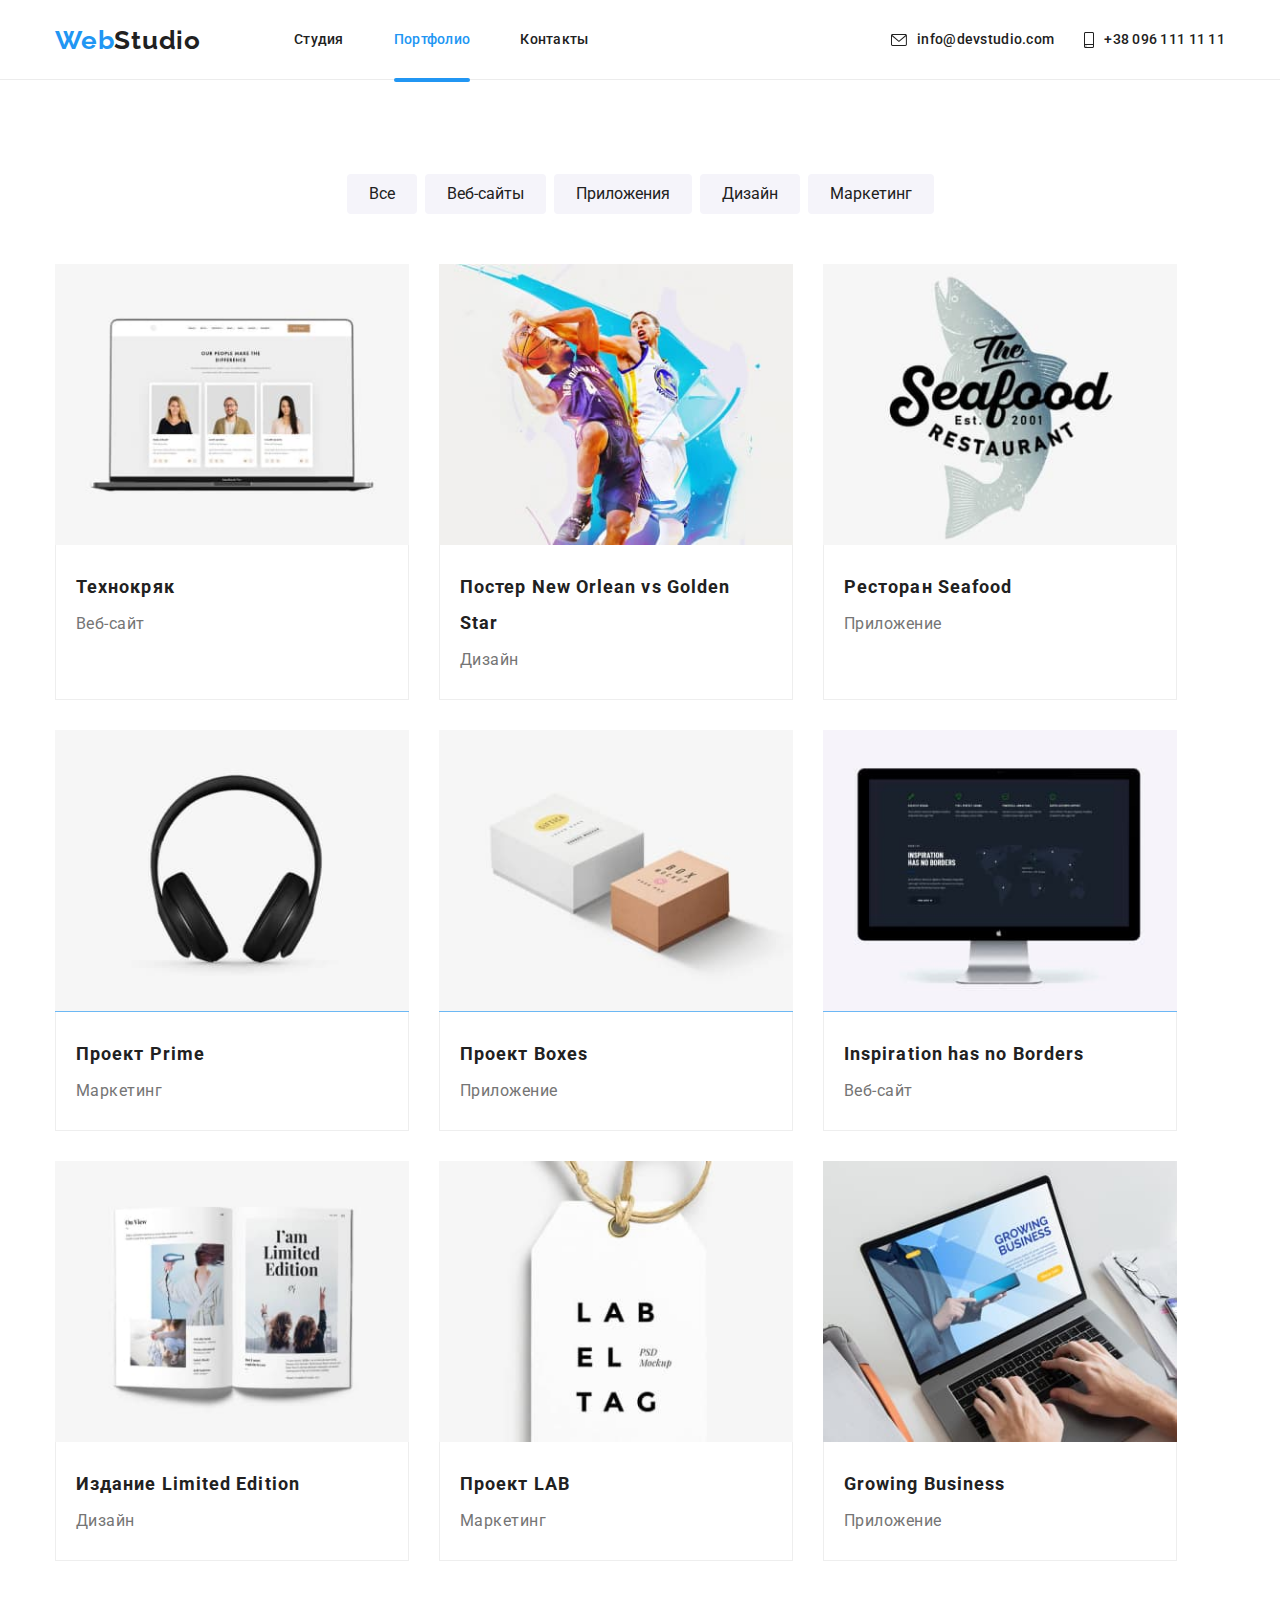
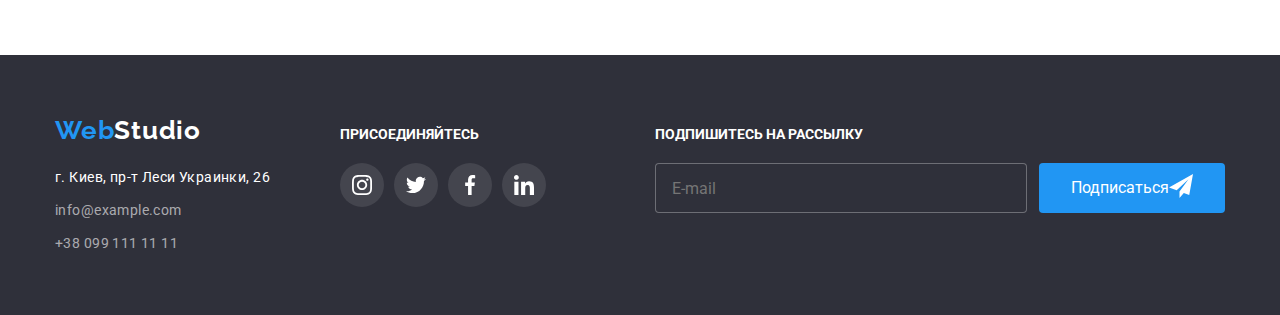
==== commit 7deaff9b: "all" ====
--- a/portfolio.html
+++ b/portfolio.html
@@ -505,7 +505,7 @@
                       alt="Развёрнутая книга"
                     />
                   </picture>
-                  <img src="./images/design2.jpeg" alt="" width="370" />
+                  <img src="./images/design7.jpeg" alt="" width="370" />
                   <div class="overlay__box">
                     <p class="overlay__text">
                       Ресурс предлагает комплексные предложения с разным уровнем
--- a/css/main.min.css
+++ b/css/main.min.css
@@ -1 +1 @@
-a,button{margin:0;padding:0;display:inline-block;cursor:pointer}h1,h2,h3,h4,p{margin-top:0;margin-bottom:0}ul{list-style:none;margin:0;padding:0}img{display:block;max-width:100%;height:auto}:root{--primary-text-color: #757575;--title-text-color: #212121;--accent-color: #2196f3;--background-hover-button-ptimary: #188ce8;--background-heder: #fff;--background-main: #e5e5e5;--background-footer: #2f303a;--logo-family: Raleway, sans-serif;--card-gap: 30px;--card-item: 3}.card-set{display:flex;flex-wrap:wrap;gap:var(--card-gap)}.card-set-item{flex-basis:calc((100% - (var(--card-item) - 1)*var(--card-gap))/var(--card-item))}.btn-primary{color:var(--background-heder);background-color:var(--accent-color);border-radius:4px;border:0;width:200px;height:50px;padding:10px 32px;transition-property:background-color;transition-duration:250ms;transition-timing-function:cubic-bezier(0.4, 0, 0.2, 1)}.btn-primary:hover,.btn-primary:focus{background-color:var(--background-hover-button-ptimary);border-radius:4px;border:0;height:50px;padding:10px 32px}.button__secondary{color:var(--title-text-color);background-color:#f5f4fa;border-radius:4px;border:0;height:40px;padding:6px 22px;transition-property:box-shadow,color,background-color;transition-duration:250ms;transition-timing-function:cubic-bezier(0.4, 0, 0.2, 1)}.button__secondary:hover,.button__secondary:focus{color:var(--background-heder);background-color:var(--accent-color);box-shadow:0px 1px 1px rgba(0,0,0,.12),0px 4px 4px rgba(0,0,0,.06),1px 4px 6px rgba(0,0,0,.16)}.button__secondary--ident+.button__secondary--ident{margin-left:8px}.link{color:var(--primary-text-color);text-decoration:none;transition-property:color;transition-duration:250ms;transition-timing-function:cubic-bezier(0.4, 0, 0.2, 1)}.link:hover,.link:focus,.link.current{display:flex;color:var(--accent-color)}.button__list{margin-bottom:40px;--card-gap: 8px}@media screen and (min-width: 768px){.button__list{justify-content:center;margin-bottom:30px}}@media screen and (min-width: 1200px){.button__list{margin-bottom:50px}}.logo{display:block;color:var(--title-text-color);text-decoration:none;font-family:var(--logo-family);font-style:normal;font-weight:700;font-size:24px;line-height:1.19;letter-spacing:.03em}@media screen and (min-width: 768px){.logo{font-size:26px}}.logo__text{color:var(--accent-color)}.logo--accent{color:var(--background-heder)}@media screen and (max-width: 767px){.header__logo{padding:15px 16px}}@media screen and (min-width: 768px){.header-logo--indent{margin-right:88px}}@media screen and (min-width: 1200px){.header-logo--indent{margin-right:93px}}.footer-logo--indent{margin-bottom:20px;margin-right:0}.social__list{display:flex;justify-content:center;gap:10px;padding:0}.social__link{padding:0;border:none;width:44px;height:44px;display:flex;align-items:center;justify-content:center;border-radius:50%;fill:#afb1b8;transition-property:background-color,fill;transition-duration:250ms;transition-timing-function:cubic-bezier(0.4, 0, 0.2, 1)}.social__link:hover,.social__link:focus{fill:#fff;background-color:#188ce8}@media screen and (min-width: 1200px){.social-tooter{margin-bottom:0;margin-left:70px}}.social-tooter__link{fill:var(--background-heder);background:rgba(255,255,255,.1)}.section-title{color:var(--title-text-color);font-weight:700;font-size:28px;line-height:1.18;text-align:center}@media screen and (min-width: 1200px){.section-title{font-size:36px;line-height:1.17}}.section-title--ident{margin-bottom:50px}.team-title{color:var(--title-text-color);font-weight:500;font-size:16px;line-height:1.19}.team-title--ident{margin-bottom:10px}.work-cards__title{color:var(--title-text-color);font-weight:700;font-size:18px;line-height:2;letter-spacing:.06em}.work-cards__title--ident{margin-top:0;margin-bottom:4px}.unimportant-title{color:var(--title-text-color);font-weight:700;font-size:14px;line-height:1.14;text-align:center;text-transform:uppercase}@media screen and (min-width: 768px){.unimportant-title{text-align:justify}}.unimportant-title--ident{margin-bottom:10px}.footer-title{color:var(--background-heder);font-style:normal;font-weight:700;font-size:14px;line-height:1.14;text-transform:uppercase}.footer-title--ident{margin-bottom:20px;text-align:center}@media screen and (min-width: 1200px){.footer-title--ident{text-align:justify}}.backdrop{position:fixed;top:0;left:0;width:100%;height:100%;background-color:rgba(0,0,0,.2);opacity:1;z-index:1;transition-property:opacity,visibility;transition-duration:250ms;transition-timing-function:cubic-bezier(0.4, 0, 0.2, 1)}.backdrop.is-hidden{opacity:0;pointer-events:none;visibility:hidden}.backdrop.is-hidden .modal{transform:translate(-50%, -50%) scale(0)}.modal{position:absolute;top:50%;left:50%;transform:translate(-50%, -50%) scale(1);width:100%;max-width:450px;padding:40px;background-color:#fff;border-radius:4px;overflow:auto;transition-property:transform;transition-duration:250ms;transition-timing-function:cubic-bezier(0.4, 0, 0.2, 1)}@media screen and (min-width: 1200px){.modal{max-width:528px}}.modal__text{font-weight:700;font-size:20px;line-height:1.5;text-align:center;color:#212121}@media screen and (min-width: 1200px){.modal__text{line-height:1.15}}.modal__text--ident{margin-bottom:12px}.modal-btn{position:absolute;display:flex;justify-content:center;align-items:center;top:8px;right:8px;width:30px;height:30px;background-color:#fff;border:1px solid rgba(0,0,0,.1);border-radius:50%;transition-property:fill;transition-duration:250ms;transition-timing-function:cubic-bezier(0.4, 0, 0.2, 1)}.modal-btn:hover{fill:#2196f3}.form__input{position:relative}.form__input+.form__input{margin-top:10px}.form__link{color:#2196f3}.form-btn{text-align:center}.form-btn--ident{margin-top:30px}.form__comit{width:100%;height:120px;margin-top:4px;resize:none;border:1px solid rgba(33,33,33,.2);appearance:none;border-radius:4px;transition-property:border;transition-duration:250ms;transition-timing-function:cubic-bezier(0.4, 0, 0.2, 1)}.form__checkbox{position:relative;display:flex;align-items:center;font-weight:400;font-size:12px;line-height:1.17;letter-spacing:.03em;color:#757575}@media screen and (min-width: 1200px){.form__checkbox{padding-left:12px}}@media screen and (min-width: 1200px){.form__checkbox{font-size:14px;line-height:1.71}}.form__checkbox--ident{margin-top:20px}.form__lable{display:block;font-weight:400;font-size:12px;line-height:1.17;letter-spacing:.01em;color:#757575}.form__lable:focus-within>.form__text{border:1px solid #2196f3;outline:none}.form__lable:focus-within>.form__icon{fill:#2196f3}.form__feedback{display:block;height:138px;font-weight:400;font-size:12px;line-height:1.17;letter-spacing:.01em;color:#757575}.form__feedback:focus-within>.form__comit{border:1px solid #2196f3;outline:none}.form__icon{position:absolute;top:11px;left:14px;transform:translateY(100%);width:18px;height:18px}.form__text{margin-top:4px;height:40px;width:100%;padding-left:42px;border-radius:4px;border:1px solid rgba(33,33,33,.2);transition-property:border;transition-duration:250ms;transition-timing-function:cubic-bezier(0.4, 0, 0.2, 1)}input,textarea{padding:8px;font-family:inherit;font-size:inherit}.checkbox-icon{display:flex;align-items:center;justify-content:center;margin-right:8px;width:16px;height:15px;fill:#fff;border:1px solid #000;border-radius:2px;transition-property:fill,border,background-color;transition-duration:250ms;transition-timing-function:cubic-bezier(0.4, 0, 0.2, 1)}.checkbox:checked+.checkbox-icon{fill:#2196f3;border:1px solid #2196f3;background-color:#2196f3}.header{height:60px;background-color:var(--background-heder);border-bottom:1px solid #ececec}@media screen and (min-width: 768px){.header{height:80px}}@media screen and (min-width: 768px){.container-header{display:flex}}.mob__btn{display:flex;justify-content:center;align-items:center;height:40px;width:40px;border:none;background-color:rgba(0,0,0,0);transition-property:fill;transition-duration:250ms;transition-timing-function:cubic-bezier(0.4, 0, 0.2, 1)}@media screen and (min-width: 768px){.mob__btn{display:none}}.mob__btn:hover,.mob__btn:focus{fill:var(--accent-color)}.menu--close{position:absolute;top:10px;right:15px;display:flex;justify-content:center;align-items:center;height:40px;width:40px;border:none;background-color:rgba(0,0,0,0);transition-property:fill;transition-duration:250ms;transition-timing-function:cubic-bezier(0.4, 0, 0.2, 1)}.menu--close:hover,.menu--close:focus{fill:var(--accent-color)}.menu-container{display:flex;flex-direction:column;justify-content:space-between;position:fixed;top:0;left:0;width:100%;height:100%;z-index:1;padding:48px 40px;background-color:var(--background-heder);opacity:1;transform:translateY(0);transition-property:transform;transition-duration:250ms;transition-timing-function:cubic-bezier(0.4, 0, 0.2, 1)}.menu-container.is-hidden{transform:translateY(-100%);opacity:0;pointer-events:none;visibility:hidden}.menu-contacts__item:first-child .menu-contacts__link{font-weight:500;font-size:26px;line-height:1.176;letter-spacing:.02em;color:var(--accent-color);margin-bottom:32px}@media screen and (min-width: 340px){.menu-contacts__item:first-child .menu-contacts__link{font-size:30px}}@media screen and (min-width: 380px){.menu-contacts__item:first-child .menu-contacts__link{font-size:34px}}.menu-contacts__item:last-child .menu-contacts__link{font-weight:500;font-size:22px;line-height:1.166;letter-spacing:.02em;margin-bottom:64px}@media screen and (min-width: 340px){.menu-contacts__item:last-child .menu-contacts__link{font-size:24px}}.menu-social__item{--card-item: 5}.menu-social__link{font-weight:500;font-size:10px;line-height:1.222;letter-spacing:.02em;color:var(--accent-color)}@media screen and (min-width: 377px){.menu-social__link{font-size:14px}}@media screen and (min-width: 410px){.menu-social__link{font-size:16px}}@media screen and (min-width: 480px){.menu-social__link{font-size:18px}}.menu-social--line::after{content:"";height:22px;margin-left:10px;border:1px solid rgba(33,33,33,.2);transform:rotate(90deg)}.menu__item:not(:last-child){margin-bottom:32px}.menu__link{font-weight:500;font-size:30px;line-height:1.175;letter-spacing:.02em;color:#212121}@media screen and (min-width: 340px){.menu__link{font-size:40px}}.menu-social{--card-gap: 10px}.nav{display:flex;align-items:center;justify-content:space-between}@media screen and (min-width: 768px){.nav{height:80px}}.nav__page{display:none}@media screen and (min-width: 768px){.nav__page{display:flex}}.nav__item:not(:last-child){margin-right:50px}.nav-link{font-weight:500;font-size:12px;line-height:1.16;letter-spacing:.02em;color:var(--title-text-color)}@media screen and (min-width: 768px){.nav-link{padding-top:32px;padding-bottom:32px}}@media screen and (min-width: 1200px){.nav-link{font-size:14px;line-height:1.14}}.nav-link__accent{position:relative}.nav-link__accent::after{position:absolute;bottom:-3px;opacity:0;content:"";width:100%;height:4px;background-color:var(--accent-color);border-radius:2px}@media screen and (min-width: 1200px){.nav-link__accent::after{bottom:-2px}}.nav-link__accent.current::after{opacity:1}.contacts{display:none}@media screen and (min-width: 768px){.contacts{display:block}}@media screen and (min-width: 1200px){.contacts{display:flex}}@media screen and (min-width: 768px)and (max-width: 1199px){.contacts__item:first-child .contacts__link{padding-top:21px;padding-bottom:0}.contacts__item:last-child .contacts__link{padding-bottom:21px;padding-top:0}.contacts__item:first-child{margin-bottom:10px}}@media screen and (min-width: 1200px){.contacts__item:not(:last-child){margin-right:30px}}.contacts--indent{margin-left:auto}.contacts__link{display:flex;align-items:center}.contacts__link--indent{margin-right:auto}.contacts__icon{margin-right:10px;fill:currentColor}.icon__tel{width:10px;height:14px}@media screen and (min-width: 1200px){.icon__tel{height:16px}}.icon__mail{width:14px;height:10px}@media screen and (min-width: 1200px){.icon__mail{width:16px;height:12px}}.hero{margin:0 auto;text-align:center;padding:118px 0;background-image:linear-gradient(to right, rgba(47, 48, 58, 0.4), rgba(47, 48, 58, 0.4)),url(../images/img-squoosh/hero-mob-1.jpeg);background-position:center;background-size:cover;background-repeat:no-repeat}@media screen and (min-width: 1200px){.hero{padding:200px 0;width:1600px;height:600px}}@media screen and (min-device-pixel-ratio: 2),screen and (-moz-min-device-pixel-ratio: 2),screen and (-o-min-device-pixel-ratio: 2/1),screen and (-webkit-min-device-pixel-ratio: 2),screen and (min-resolution: 192dpi),screen and (min-resolution: 2dppx){.hero{background-image:linear-gradient(to right, rgba(47, 48, 58, 0.4), rgba(47, 48, 58, 0.4)),url(../images/img-squoosh/hero-mob-2x.jpeg)}}@media screen and (min-width: 768px){.hero{background-image:linear-gradient(to right, rgba(47, 48, 58, 0.4), rgba(47, 48, 58, 0.4)),url(../images/img-squoosh/hero-tabl-1x.jpeg)}}@media screen and (min-width: 768px)and (min-device-pixel-ratio: 2),screen and (min-width: 768px)and (-moz-min-device-pixel-ratio: 2),screen and (min-width: 768px)and (-o-min-device-pixel-ratio: 2/1),screen and (min-width: 768px)and (-webkit-min-device-pixel-ratio: 2),screen and (min-width: 768px)and (min-resolution: 192dpi),screen and (min-width: 768px)and (min-resolution: 2dppx){.hero{background-image:linear-gradient(to right, rgba(47, 48, 58, 0.4), rgba(47, 48, 58, 0.4)),url(../images/img-squoosh/hero-tabl-2x.jpeg)}}@media screen and (min-width: 1200px){.hero{background-image:linear-gradient(to right, rgba(47, 48, 58, 0.4), rgba(47, 48, 58, 0.4)),url(../images/img-squoosh/hero-desk-1x.jpeg)}}@media screen and (min-width: 1200px)and (min-device-pixel-ratio: 2),screen and (min-width: 1200px)and (-moz-min-device-pixel-ratio: 2),screen and (min-width: 1200px)and (-o-min-device-pixel-ratio: 2/1),screen and (min-width: 1200px)and (-webkit-min-device-pixel-ratio: 2),screen and (min-width: 1200px)and (min-resolution: 192dpi),screen and (min-width: 1200px)and (min-resolution: 2dppx){.hero{background-image:linear-gradient(to right, rgba(47, 48, 58, 0.4), rgba(47, 48, 58, 0.4)),url(../images/img-squoosh/hero-desk-2x.jpeg)}}.hero-title{color:var(--background-heder);max-width:360px;text-align:center;font-style:400;font-weight:900;font-size:26px;line-height:42px;line-height:1.62;letter-spacing:.06em;text-transform:uppercase}@media screen and (min-width: 1200px){.hero-title{font-size:44px;line-height:1.36;max-width:696px}}.hero-title--ident{margin:0 auto 30px}.peculiarities{padding-top:60px}@media screen and (min-width: 1200px){.peculiarities{padding-top:94px}}.peculiarities__item{--card-item: 1}@media screen and (min-width: 768px){.peculiarities__item{--card-item: 2}}@media screen and (min-width: 1200px){.peculiarities__item{--card-item: 4}}.peculiarities__img{width:100%;height:120px;background-color:#f5f4fa;border-radius:4px;display:flex;align-items:center;justify-content:center}@media screen and (min-width: 768px){.peculiarities__img{width:354px}}@media screen and (min-width: 1200px){.peculiarities__img{width:270px}}.peculiarities__img--indent{margin-bottom:30px}.peculiarities__text{color:var(--primary-text-color);font-style:normal;font-weight:400;font-size:14px;line-height:1.71;letter-spacing:.03em}.peculiarities__text--ident{margin-top:0;margin-bottom:0}.work{display:none;padding-top:94px;padding-bottom:94px}@media screen and (min-width: 1200px){.work{display:flex}}.work__img{position:relative}.work__text{font-weight:700;font-size:14px;line-height:1.14;text-align:center;letter-spacing:.03em;text-transform:uppercase;color:#fff}.work__text--position{display:flex;flex-direction:column;justify-content:center;position:absolute;bottom:0;left:0;width:100%;height:70px;background-image:linear-gradient(rgba(47, 48, 58, 0.8), rgba(47, 48, 58, 0.8))}.team{background-color:#f5f4fa;padding-top:60px;padding-bottom:60px}@media screen and (min-width: 1200px){.team{padding-top:94px;padding-bottom:94px}}.team__item{--card-item: 1;background:#fff;box-shadow:0px 1px 3px rgba(0,0,0,.12),0px 1px 1px rgba(0,0,0,.14),0px 2px 1px rgba(0,0,0,.2);border-radius:0px 0px 4px 4px}@media screen and (min-width: 768px){.team__item{--card-item: 2}}@media screen and (min-width: 1200px){.team__item{--card-item: 4}}.team__box{text-align:center;padding-top:30px;padding-bottom:30px}.team__text--ident{margin-bottom:16px}.team__img{margin-left:auto;margin-right:auto}.client{padding-top:60px;padding-bottom:60px}@media screen and (min-width: 1200px){.client{padding-top:94px;padding-bottom:94px}}.client__item{--card-item: 2}@media screen and (min-width: 768px){.client__item{--card-item: 3}}@media screen and (min-width: 768px){.client__item{--card-item: 6}}.client__link{display:flex;align-items:center;justify-content:center;height:92px;border:1px solid #afb1b8;border-radius:4px;fill:#afb1b8;transition-property:border-color,fill;transition-duration:250ms;transition-timing-function:cubic-bezier(0.4, 0, 0.2, 1)}@media screen and (min-width: 768px){.client__link{width:226px}}@media screen and (min-width: 1200px){.client__link{width:170px}}.client__link:hover,.client__link:focus{border-color:#2196f3;fill:#2196f3}.container-footer{text-align:center}@media screen and (min-width: 768px){.container-footer{text-align:justify}}@media screen and (min-width: 768px)and (max-width: 1199px){.container-footer{display:flex;flex-wrap:wrap;justify-content:space-around;align-items:baseline}}@media screen and (min-width: 1200px){.container-footer{display:flex;align-items:baseline}}.footer{padding-top:60px;padding-bottom:60px;background-color:var(--background-footer)}.footer-mail{margin-top:60px}@media screen and (min-width: 768px){.footer-mail{width:450px}}@media screen and (min-width: 1200px){.footer-mail{width:570px;margin-left:auto;margin-top:0}}.footer-btn{display:flex;align-items:center;justify-content:space-around;width:200px;height:50px}.footer-btn--ident{margin-top:20px}@media screen and (min-width: 1200px){.footer-btn--ident{margin-top:0;margin-left:12px}}@media screen and (max-width: 767px){.address-box{margin-bottom:20px}}.address{font-family:"Roboto";font-style:normal;font-weight:400;font-size:14px;line-height:1.7;letter-spacing:.03em}@media screen and (min-width: 768px){.address{text-align:center}}@media screen and (min-width: 1200px){.address{text-align:justify}}.address__link{color:rgba(255,255,255,.6)}.address__text{color:var(--background-heder);margin-top:0;margin-bottom:9px}.address__item--ident{margin-bottom:9px}.address__item--ident:last-child{margin-bottom:0}.mail__input{display:flex;align-items:center;outline:none;width:100%;height:50px;font-weight:400;font-size:16px;line-height:1.25px;padding-left:16px;color:rgba(255,255,255,.6);border:1px solid rgba(255,255,255,.3);border-radius:4px;background-color:var(--background-footer);transition-property:filter;transition-duration:250ms;transition-timing-function:cubic-bezier(0.4, 0, 0.2, 1)}.mail__input:focus{filter:drop-shadow(0px 4px 4px rgba(0, 0, 0, 0.15))}.mail__group{display:flex}@media screen and (max-width: 1199px){.mail__group{flex-direction:column;align-items:center}}.work-cards__link{text-decoration:none;transition-property:box-shadow;transition-duration:250ms;transition-timing-function:cubic-bezier(0.4, 0, 0.2, 1)}.work-cards__link:hover,.work-cards__link:focus{box-shadow:0px 1px 1px rgba(0,0,0,.12),0px 4px 4px rgba(0,0,0,.06),1px 4px 6px rgba(0,0,0,.16)}.work-cards__link .overlay{position:relative;overflow:hidden}.work-cards__link .overlay__text{padding:63px 24px;font-weight:400;font-size:14px;line-height:1.55;letter-spacing:.03em;color:#fff}@media screen and (min-width: 370px){.work-cards__link .overlay__text{font-size:18px}}.work-cards__link .overlay__box{position:absolute;bottom:0;right:0;width:100%;height:100%;transform:translateY(100%);transition-property:transform;transition-duration:250ms;transition-timing-function:cubic-bezier(0.4, 0, 0.2, 1);background:rgba(33,150,243,.9)}.work-cards__link:hover .overlay__box,.work-cards__link:focus .overlay__box{transform:translatex(0)}.work-cards__item{--card-item: 1;background:var(--background-heder)}@media screen and (min-width: 768px){.work-cards__item{--card-item: 2}}@media screen and (min-width: 1200px){.work-cards__item{--card-item: 3}}.work-cards__box{border:1px solid #eee;border-top:none;padding:24px 20px}.work-cards__text{color:var(--primary-text-color);font-weight:400;font-size:16px;line-height:1.88;letter-spacing:.03em}body{color:var(--primary-text-color);font-family:Roboto,sans-serif}.container{margin-left:auto;margin-right:auto;padding:0 15px;width:100%}@media screen and (min-width: 480px){.container{width:480px}}@media screen and (min-width: 768px){.container{width:780px}}@media screen and (min-width: 1200px){.container{width:1200px}}.visually-hidden{position:absolute;width:1px;height:1px;margin:-1px;border:0;padding:0;white-space:nowrap;clip-path:inset(100%);clip:rect(0 0 0 0);overflow:hidden}.portfolio{padding-top:60px;padding-bottom:60px}@media screen and (min-width: 1200px){.portfolio{padding-top:94px;padding-bottom:94px}}/*# sourceMappingURL=main.min.css.map */+a,button{margin:0;padding:0;display:inline-block;cursor:pointer}h1,h2,h3,h4,p{margin-top:0;margin-bottom:0}ul{list-style:none;margin:0;padding:0}img{display:block;max-width:100%;height:auto}:root{--primary-text-color: #757575;--title-text-color: #212121;--accent-color: #2196f3;--background-hover-button-ptimary: #188ce8;--background-heder: #fff;--background-main: #e5e5e5;--background-footer: #2f303a;--logo-family: Raleway, sans-serif;--card-gap: 30px;--card-item: 3}.card-set{display:flex;flex-wrap:wrap;gap:var(--card-gap)}.card-set-item{flex-basis:calc((100% - (var(--card-item) - 1)*var(--card-gap))/var(--card-item))}.btn-primary{color:var(--background-heder);background-color:var(--accent-color);border-radius:4px;border:0;width:200px;height:50px;padding:10px 32px;transition-property:background-color;transition-duration:250ms;transition-timing-function:cubic-bezier(0.4, 0, 0.2, 1)}.btn-primary:hover,.btn-primary:focus{background-color:var(--background-hover-button-ptimary);border-radius:4px;border:0;height:50px;padding:10px 32px}.button__secondary{color:var(--title-text-color);background-color:#f5f4fa;border-radius:4px;border:0;height:40px;padding:6px 22px;transition-property:box-shadow,color,background-color;transition-duration:250ms;transition-timing-function:cubic-bezier(0.4, 0, 0.2, 1)}.button__secondary:hover,.button__secondary:focus{color:var(--background-heder);background-color:var(--accent-color);box-shadow:0px 1px 1px rgba(0,0,0,.12),0px 4px 4px rgba(0,0,0,.06),1px 4px 6px rgba(0,0,0,.16)}.button__secondary--ident+.button__secondary--ident{margin-left:8px}.link{color:var(--primary-text-color);text-decoration:none;transition-property:color;transition-duration:250ms;transition-timing-function:cubic-bezier(0.4, 0, 0.2, 1)}.link:hover,.link:focus,.link.current{display:flex;color:var(--accent-color)}.button__list{margin-bottom:40px;--card-gap: 8px}@media screen and (min-width: 768px){.button__list{justify-content:center;margin-bottom:30px}}@media screen and (min-width: 1200px){.button__list{margin-bottom:50px}}.logo{display:block;color:var(--title-text-color);text-decoration:none;font-family:var(--logo-family);font-style:normal;font-weight:700;font-size:24px;line-height:1.19;letter-spacing:.03em}@media screen and (min-width: 768px){.logo{font-size:26px}}.logo__text{color:var(--accent-color)}.logo--accent{color:var(--background-heder)}@media screen and (max-width: 767px){.header__logo{padding:15px 16px}}@media screen and (min-width: 768px){.header-logo--indent{margin-right:88px}}@media screen and (min-width: 1200px){.header-logo--indent{margin-right:93px}}.footer-logo--indent{margin-bottom:20px;margin-right:0;text-align:center}@media screen and (min-width: 1200px){.footer-logo--indent{text-align:justify}}.social__list{display:flex;justify-content:center;gap:10px;padding:0}.social__link{padding:0;border:none;width:44px;height:44px;display:flex;align-items:center;justify-content:center;border-radius:50%;fill:#afb1b8;transition-property:background-color,fill;transition-duration:250ms;transition-timing-function:cubic-bezier(0.4, 0, 0.2, 1)}.social__link:hover,.social__link:focus{fill:#fff;background-color:#188ce8}@media screen and (min-width: 1200px){.social-tooter{margin-bottom:0;margin-left:70px}}.social-tooter__link{fill:var(--background-heder);background:rgba(255,255,255,.1)}.section-title{color:var(--title-text-color);font-weight:700;font-size:28px;line-height:1.18;text-align:center}@media screen and (min-width: 1200px){.section-title{font-size:36px;line-height:1.17}}.section-title--ident{margin-bottom:50px}.team-title{color:var(--title-text-color);font-weight:500;font-size:16px;line-height:1.19}.team-title--ident{margin-bottom:10px}.work-cards__title{color:var(--title-text-color);font-weight:700;font-size:18px;line-height:2;letter-spacing:.06em}@media screen and (min-width: 768px)and (max-width: 1199px){.work-cards__title{max-width:306px}}.work-cards__title--ident{margin-top:0;margin-bottom:4px}.unimportant-title{color:var(--title-text-color);font-weight:700;font-size:14px;line-height:1.14;text-align:center;text-transform:uppercase}@media screen and (min-width: 768px){.unimportant-title{text-align:justify}}.unimportant-title--ident{margin-bottom:10px}.footer-title{color:var(--background-heder);font-style:normal;font-weight:700;font-size:14px;line-height:1.14;text-transform:uppercase}.footer-title--ident{margin-bottom:20px;text-align:center}@media screen and (min-width: 1200px){.footer-title--ident{text-align:justify}}.backdrop{position:fixed;top:0;left:0;width:100%;height:100%;background-color:rgba(0,0,0,.2);opacity:1;z-index:1;transition-property:opacity,visibility;transition-duration:250ms;transition-timing-function:cubic-bezier(0.4, 0, 0.2, 1)}.backdrop.is-hidden{opacity:0;pointer-events:none;visibility:hidden}.backdrop.is-hidden .modal{transform:translate(-50%, -50%) scale(0)}.modal{position:absolute;top:50%;left:50%;transform:translate(-50%, -50%) scale(1);width:100%;max-width:450px;padding:40px 40px 20px 40px;background-color:#fff;border-radius:4px;overflow:auto;transition-property:transform;transition-duration:250ms;transition-timing-function:cubic-bezier(0.4, 0, 0.2, 1)}@media screen and (min-width: 1200px){.modal{max-width:528px}}@media screen and (min-height: 600px){.modal{padding-bottom:40px}}.modal__text{font-weight:700;font-size:20px;line-height:1.5;text-align:center;color:#212121}@media screen and (min-width: 1200px){.modal__text{line-height:1.15}}@media screen and (min-height: 600px){.modal__text--ident{margin-bottom:12px}}.modal-btn{position:absolute;display:flex;justify-content:center;align-items:center;top:8px;right:8px;width:30px;height:30px;background-color:#fff;border:1px solid rgba(0,0,0,.1);border-radius:50%;transition-property:fill;transition-duration:250ms;transition-timing-function:cubic-bezier(0.4, 0, 0.2, 1)}.modal-btn:hover{fill:#2196f3}.form__input{position:relative}.form__input+.form__input{margin-top:10px}.form__link{color:#2196f3}.form-btn{text-align:center}.form-btn--ident{margin-top:20px}@media screen and (min-height: 600px){.form-btn--ident{margin-top:30px}}.form__comit{width:100%;height:120px;margin-top:4px;resize:none;border:1px solid rgba(33,33,33,.2);appearance:none;border-radius:4px;transition-property:border;transition-duration:250ms;transition-timing-function:cubic-bezier(0.4, 0, 0.2, 1)}.form__checkbox{position:relative;display:flex;align-items:center;font-weight:400;font-size:12px;line-height:1.17;letter-spacing:.03em;color:#757575}@media screen and (min-width: 1200px){.form__checkbox{padding-left:12px}}@media screen and (min-width: 1200px){.form__checkbox{font-size:14px;line-height:1.71}}.form__checkbox--ident{margin-top:15px}@media screen and (min-height: 600px){.form__checkbox--ident{margin-top:20px}}.form__lable{display:block;font-weight:400;font-size:12px;line-height:1.17;letter-spacing:.01em;color:#757575}.form__lable:focus-within>.form__text{border:1px solid #2196f3;outline:none}.form__lable:focus-within>.form__icon{fill:#2196f3}.form__feedback{display:block;height:138px;font-weight:400;font-size:12px;line-height:1.17;letter-spacing:.01em;color:#757575}.form__feedback:focus-within>.form__comit{border:1px solid #2196f3;outline:none}.form__icon{position:absolute;top:11px;left:14px;transform:translateY(100%);width:18px;height:18px}.form__text{margin-top:4px;height:40px;width:100%;padding-left:42px;border-radius:4px;border:1px solid rgba(33,33,33,.2);transition-property:border;transition-duration:250ms;transition-timing-function:cubic-bezier(0.4, 0, 0.2, 1)}input,textarea{padding:8px;font-family:inherit;font-size:inherit}.checkbox-icon{display:flex;align-items:center;justify-content:center;margin-right:8px;width:16px;height:15px;fill:#fff;border:1px solid #000;border-radius:2px;transition-property:fill,border,background-color;transition-duration:250ms;transition-timing-function:cubic-bezier(0.4, 0, 0.2, 1)}.checkbox:checked+.checkbox-icon{fill:#2196f3;border:1px solid #2196f3;background-color:#2196f3}.header{height:60px;background-color:var(--background-heder);border-bottom:1px solid #ececec}@media screen and (min-width: 768px){.header{height:80px}}@media screen and (min-width: 768px){.container-header{display:flex}}.mob__btn{display:flex;justify-content:center;align-items:center;height:40px;width:40px;border:none;background-color:rgba(0,0,0,0);transition-property:fill;transition-duration:250ms;transition-timing-function:cubic-bezier(0.4, 0, 0.2, 1)}@media screen and (min-width: 768px){.mob__btn{display:none}}.mob__btn:hover,.mob__btn:focus{fill:var(--accent-color)}.menu--close{position:absolute;top:10px;right:15px;display:flex;justify-content:center;align-items:center;height:40px;width:40px;border:none;background-color:rgba(0,0,0,0);transition-property:fill;transition-duration:250ms;transition-timing-function:cubic-bezier(0.4, 0, 0.2, 1)}.menu--close:hover,.menu--close:focus{fill:var(--accent-color)}.menu-container{display:flex;flex-direction:column;justify-content:space-between;position:fixed;top:0;left:0;width:100%;height:100%;z-index:1;padding:48px 40px;background-color:var(--background-heder);opacity:1;transform:translateY(0);transition-property:transform;transition-duration:250ms;transition-timing-function:cubic-bezier(0.4, 0, 0.2, 1)}.menu-container.is-hidden{transform:translateY(-100%);opacity:0;pointer-events:none;visibility:hidden}.menu-contacts__item:first-child .menu-contacts__link{font-weight:500;font-size:26px;line-height:1.176;letter-spacing:.02em;color:var(--accent-color);margin-bottom:32px}@media screen and (min-width: 340px){.menu-contacts__item:first-child .menu-contacts__link{font-size:30px}}@media screen and (min-width: 380px){.menu-contacts__item:first-child .menu-contacts__link{font-size:34px}}.menu-contacts__item:last-child .menu-contacts__link{font-weight:500;font-size:22px;line-height:1.166;letter-spacing:.02em;margin-bottom:64px}@media screen and (min-width: 340px){.menu-contacts__item:last-child .menu-contacts__link{font-size:24px}}.menu-social__item{--card-item: 5}.menu-social__link{font-weight:500;font-size:10px;line-height:1.222;letter-spacing:.02em;color:var(--accent-color)}@media screen and (min-width: 377px){.menu-social__link{font-size:14px}}@media screen and (min-width: 410px){.menu-social__link{font-size:16px}}@media screen and (min-width: 480px){.menu-social__link{font-size:18px}}.menu-social--line::after{content:"";height:22px;margin-left:10px;border:1px solid rgba(33,33,33,.2);transform:rotate(90deg)}.menu__item:not(:last-child){margin-bottom:32px}.menu__link{font-weight:500;font-size:30px;line-height:1.175;letter-spacing:.02em;color:#212121}@media screen and (min-width: 340px){.menu__link{font-size:40px}}.menu-social{--card-gap: 10px}.nav{display:flex;align-items:center;justify-content:space-between}@media screen and (min-width: 768px){.nav{height:80px}}.nav__page{display:none}@media screen and (min-width: 768px){.nav__page{display:flex}}.nav__item:not(:last-child){margin-right:50px}.nav-link{font-weight:500;font-size:12px;line-height:1.16;letter-spacing:.02em;color:var(--title-text-color)}@media screen and (min-width: 768px){.nav-link{padding-top:32px;padding-bottom:32px}}@media screen and (min-width: 1200px){.nav-link{font-size:14px;line-height:1.14}}.nav-link__accent{position:relative}.nav-link__accent::after{position:absolute;bottom:-3px;opacity:0;content:"";width:100%;height:4px;background-color:var(--accent-color);border-radius:2px}@media screen and (min-width: 1200px){.nav-link__accent::after{bottom:-2px}}.nav-link__accent.current::after{opacity:1}.contacts{display:none}@media screen and (min-width: 768px){.contacts{display:block}}@media screen and (min-width: 1200px){.contacts{display:flex}}@media screen and (min-width: 768px)and (max-width: 1199px){.contacts__item:first-child .contacts__link{padding-top:21px;padding-bottom:0}.contacts__item:last-child .contacts__link{padding-bottom:21px;padding-top:0}.contacts__item:first-child{margin-bottom:10px}}@media screen and (min-width: 1200px){.contacts__item:not(:last-child){margin-right:30px}}.contacts--indent{margin-left:auto}.contacts__link{display:flex;align-items:center}.contacts__link--indent{margin-right:auto}.contacts__icon{margin-right:10px;fill:currentColor}.icon__tel{width:10px;height:14px}@media screen and (min-width: 1200px){.icon__tel{height:16px}}.icon__mail{width:14px;height:10px}@media screen and (min-width: 1200px){.icon__mail{width:16px;height:12px}}.hero{margin:0 auto;text-align:center;padding:118px 0;background-image:linear-gradient(to right, rgba(47, 48, 58, 0.4), rgba(47, 48, 58, 0.4)),url(../images/img-squoosh/hero-mob-1.jpeg);background-position:center;background-size:cover;background-repeat:no-repeat}@media screen and (min-width: 1200px){.hero{padding:200px 0;width:1600px;height:600px}}@media screen and (min-device-pixel-ratio: 2),screen and (-moz-min-device-pixel-ratio: 2),screen and (-o-min-device-pixel-ratio: 2/1),screen and (-webkit-min-device-pixel-ratio: 2),screen and (min-resolution: 192dpi),screen and (min-resolution: 2dppx){.hero{background-image:linear-gradient(to right, rgba(47, 48, 58, 0.4), rgba(47, 48, 58, 0.4)),url(../images/img-squoosh/hero-mob-2x.jpeg)}}@media screen and (min-width: 768px){.hero{background-image:linear-gradient(to right, rgba(47, 48, 58, 0.4), rgba(47, 48, 58, 0.4)),url(../images/img-squoosh/hero-tabl-1x.jpeg)}}@media screen and (min-width: 768px)and (min-device-pixel-ratio: 2),screen and (min-width: 768px)and (-moz-min-device-pixel-ratio: 2),screen and (min-width: 768px)and (-o-min-device-pixel-ratio: 2/1),screen and (min-width: 768px)and (-webkit-min-device-pixel-ratio: 2),screen and (min-width: 768px)and (min-resolution: 192dpi),screen and (min-width: 768px)and (min-resolution: 2dppx){.hero{background-image:linear-gradient(to right, rgba(47, 48, 58, 0.4), rgba(47, 48, 58, 0.4)),url(../images/img-squoosh/hero-tabl-2x.jpeg)}}@media screen and (min-width: 1200px){.hero{background-image:linear-gradient(to right, rgba(47, 48, 58, 0.4), rgba(47, 48, 58, 0.4)),url(../images/img-squoosh/hero-desk-1-1x.jpeg)}}@media screen and (min-width: 1200px)and (min-device-pixel-ratio: 2),screen and (min-width: 1200px)and (-moz-min-device-pixel-ratio: 2),screen and (min-width: 1200px)and (-o-min-device-pixel-ratio: 2/1),screen and (min-width: 1200px)and (-webkit-min-device-pixel-ratio: 2),screen and (min-width: 1200px)and (min-resolution: 192dpi),screen and (min-width: 1200px)and (min-resolution: 2dppx){.hero{background-image:linear-gradient(to right, rgba(47, 48, 58, 0.4), rgba(47, 48, 58, 0.4)),url(../images/img-squoosh/hero-desk-1-2x.jpeg)}}.hero-title{color:var(--background-heder);max-width:360px;text-align:center;font-style:400;font-weight:900;font-size:26px;line-height:42px;line-height:1.62;letter-spacing:.06em;text-transform:uppercase}@media screen and (min-width: 1200px){.hero-title{font-size:44px;line-height:1.36;max-width:696px}}.hero-title--ident{margin:0 auto 30px}.peculiarities{padding-top:60px;padding-bottom:60px}@media screen and (min-width: 1200px){.peculiarities{padding-top:94px;padding-bottom:94px}}.peculiarities__item{--card-item: 1}@media screen and (min-width: 768px){.peculiarities__item{--card-item: 2}}@media screen and (min-width: 1200px){.peculiarities__item{--card-item: 4}}.peculiarities__img{width:100%;height:120px;background-color:#f5f4fa;border-radius:4px;display:flex;align-items:center;justify-content:center}@media screen and (min-width: 768px){.peculiarities__img{width:354px}}@media screen and (min-width: 1200px){.peculiarities__img{width:270px}}.peculiarities__img--indent{margin-bottom:30px}.peculiarities__text{color:var(--primary-text-color);font-style:normal;font-weight:400;font-size:14px;line-height:1.71;letter-spacing:.03em}.peculiarities__text--ident{margin-top:0;margin-bottom:0}.work{display:none;padding-top:94px;padding-bottom:94px}@media screen and (min-width: 1200px){.work{display:flex}}.work__img{position:relative}.work__text{font-weight:700;font-size:14px;line-height:1.14;text-align:center;letter-spacing:.03em;text-transform:uppercase;color:#fff}.work__text--position{display:flex;flex-direction:column;justify-content:center;position:absolute;bottom:0;left:0;width:100%;height:70px;background-image:linear-gradient(rgba(47, 48, 58, 0.8), rgba(47, 48, 58, 0.8))}.team{background-color:#f5f4fa;padding-top:60px;padding-bottom:60px}@media screen and (min-width: 1200px){.team{padding-top:94px;padding-bottom:94px}}.team__item{--card-item: 1;background:#fff;box-shadow:0px 1px 3px rgba(0,0,0,.12),0px 1px 1px rgba(0,0,0,.14),0px 2px 1px rgba(0,0,0,.2);border-radius:0px 0px 4px 4px}@media screen and (min-width: 768px){.team__item{--card-item: 2;max-width:354px}}@media screen and (min-width: 1200px){.team__item{--card-item: 4}}.team__box{text-align:center;padding-top:30px;padding-bottom:30px}.team__text--ident{margin-bottom:16px}.team__img{margin-left:auto;margin-right:auto}.client{padding-top:60px;padding-bottom:60px}@media screen and (min-width: 1200px){.client{padding-top:94px;padding-bottom:94px}}.client__item{--card-item: 2}@media screen and (min-width: 768px){.client__item{--card-item: 3}}@media screen and (min-width: 768px){.client__item{--card-item: 6}}.client__link{display:flex;align-items:center;justify-content:center;height:92px;border:1px solid #afb1b8;border-radius:4px;fill:#afb1b8;transition-property:border-color,fill;transition-duration:250ms;transition-timing-function:cubic-bezier(0.4, 0, 0.2, 1)}@media screen and (min-width: 768px){.client__link{width:226px}}@media screen and (min-width: 1200px){.client__link{width:170px}}.client__link:hover,.client__link:focus{border-color:#2196f3;fill:#2196f3}.container-footer{text-align:center}@media screen and (min-width: 768px){.container-footer{text-align:justify}}@media screen and (min-width: 768px)and (max-width: 1199px){.container-footer{display:flex;flex-wrap:wrap;justify-content:space-around;align-items:baseline}}@media screen and (min-width: 1200px){.container-footer{display:flex;align-items:baseline}}.footer{padding-top:60px;padding-bottom:60px;background-color:var(--background-footer)}.footer-mail{margin-top:60px}@media screen and (min-width: 768px){.footer-mail{width:450px}}@media screen and (min-width: 1200px){.footer-mail{width:570px;margin-left:auto;margin-top:0}}.footer-btn{display:flex;align-items:center;justify-content:space-around;width:200px;height:50px}.footer-btn--ident{margin-top:20px}@media screen and (min-width: 1200px){.footer-btn--ident{margin-top:0;margin-left:12px}}@media screen and (max-width: 767px){.address-box{margin-bottom:20px}}.address{font-family:"Roboto";font-style:normal;font-weight:400;font-size:14px;line-height:1.7;letter-spacing:.03em}@media screen and (min-width: 768px){.address{text-align:center}}@media screen and (min-width: 1200px){.address{text-align:justify}}.address__link{color:rgba(255,255,255,.6)}.address__text{color:var(--background-heder);margin-top:0;margin-bottom:9px}.address__item--ident{margin-bottom:9px}.address__item--ident:last-child{margin-bottom:0}.mail__input{display:flex;align-items:center;outline:none;width:100%;height:50px;font-weight:400;font-size:16px;line-height:1.25px;padding-left:16px;color:rgba(255,255,255,.6);border:1px solid rgba(255,255,255,.3);border-radius:4px;background-color:var(--background-footer);transition-property:filter;transition-duration:250ms;transition-timing-function:cubic-bezier(0.4, 0, 0.2, 1)}.mail__input:focus{filter:drop-shadow(0px 4px 4px rgba(0, 0, 0, 0.15))}.mail__group{display:flex}@media screen and (max-width: 1199px){.mail__group{flex-direction:column;align-items:center}}.work-cards__link{display:flex;flex-direction:column;height:100%;text-decoration:none;transition-property:box-shadow;transition-duration:250ms;transition-timing-function:cubic-bezier(0.4, 0, 0.2, 1)}.work-cards__link:hover,.work-cards__link:focus{box-shadow:0px 1px 1px rgba(0,0,0,.12),0px 4px 4px rgba(0,0,0,.06),1px 4px 6px rgba(0,0,0,.16)}.work-cards__link .overlay{position:relative;overflow:hidden}.work-cards__link .overlay__text{padding:30px 24px;font-weight:400;font-size:14px;line-height:1.55;letter-spacing:.03em;color:#fff}@media screen and (min-width: 480px){.work-cards__link .overlay__text{padding:63px 24px}}@media screen and (min-width: 370px){.work-cards__link .overlay__text{font-size:18px}}.work-cards__link .overlay__box{position:absolute;bottom:0;right:0;width:100%;height:100%;transform:translateY(100%);transition-property:transform;transition-duration:250ms;transition-timing-function:cubic-bezier(0.4, 0, 0.2, 1);background:rgba(33,150,243,.9)}.work-cards__link:hover .overlay__box,.work-cards__link:focus .overlay__box{transform:translatex(0)}.work-cards__item{--card-item: 1;background:var(--background-heder)}@media screen and (min-width: 768px){.work-cards__item{--card-item: 2;max-width:354px}}@media screen and (min-width: 1200px){.work-cards__item{--card-item: 3}}.work-cards__box{flex-grow:1;border:1px solid #eee;border-top:none;padding:24px 20px}.work-cards__text{color:var(--primary-text-color);font-weight:400;font-size:16px;line-height:1.88;letter-spacing:.03em}body{color:var(--primary-text-color);font-family:Roboto,sans-serif}.container{margin-left:auto;margin-right:auto;padding:0 15px;width:100%}@media screen and (min-width: 480px){.container{width:480px}}@media screen and (min-width: 768px){.container{width:780px}}@media screen and (min-width: 1200px){.container{width:1200px}}.visually-hidden{position:absolute;width:1px;height:1px;margin:-1px;border:0;padding:0;white-space:nowrap;clip-path:inset(100%);clip:rect(0 0 0 0);overflow:hidden}.portfolio{padding-top:60px;padding-bottom:60px}@media screen and (min-width: 1200px){.portfolio{padding-top:94px;padding-bottom:94px}}/*# sourceMappingURL=main.min.css.map */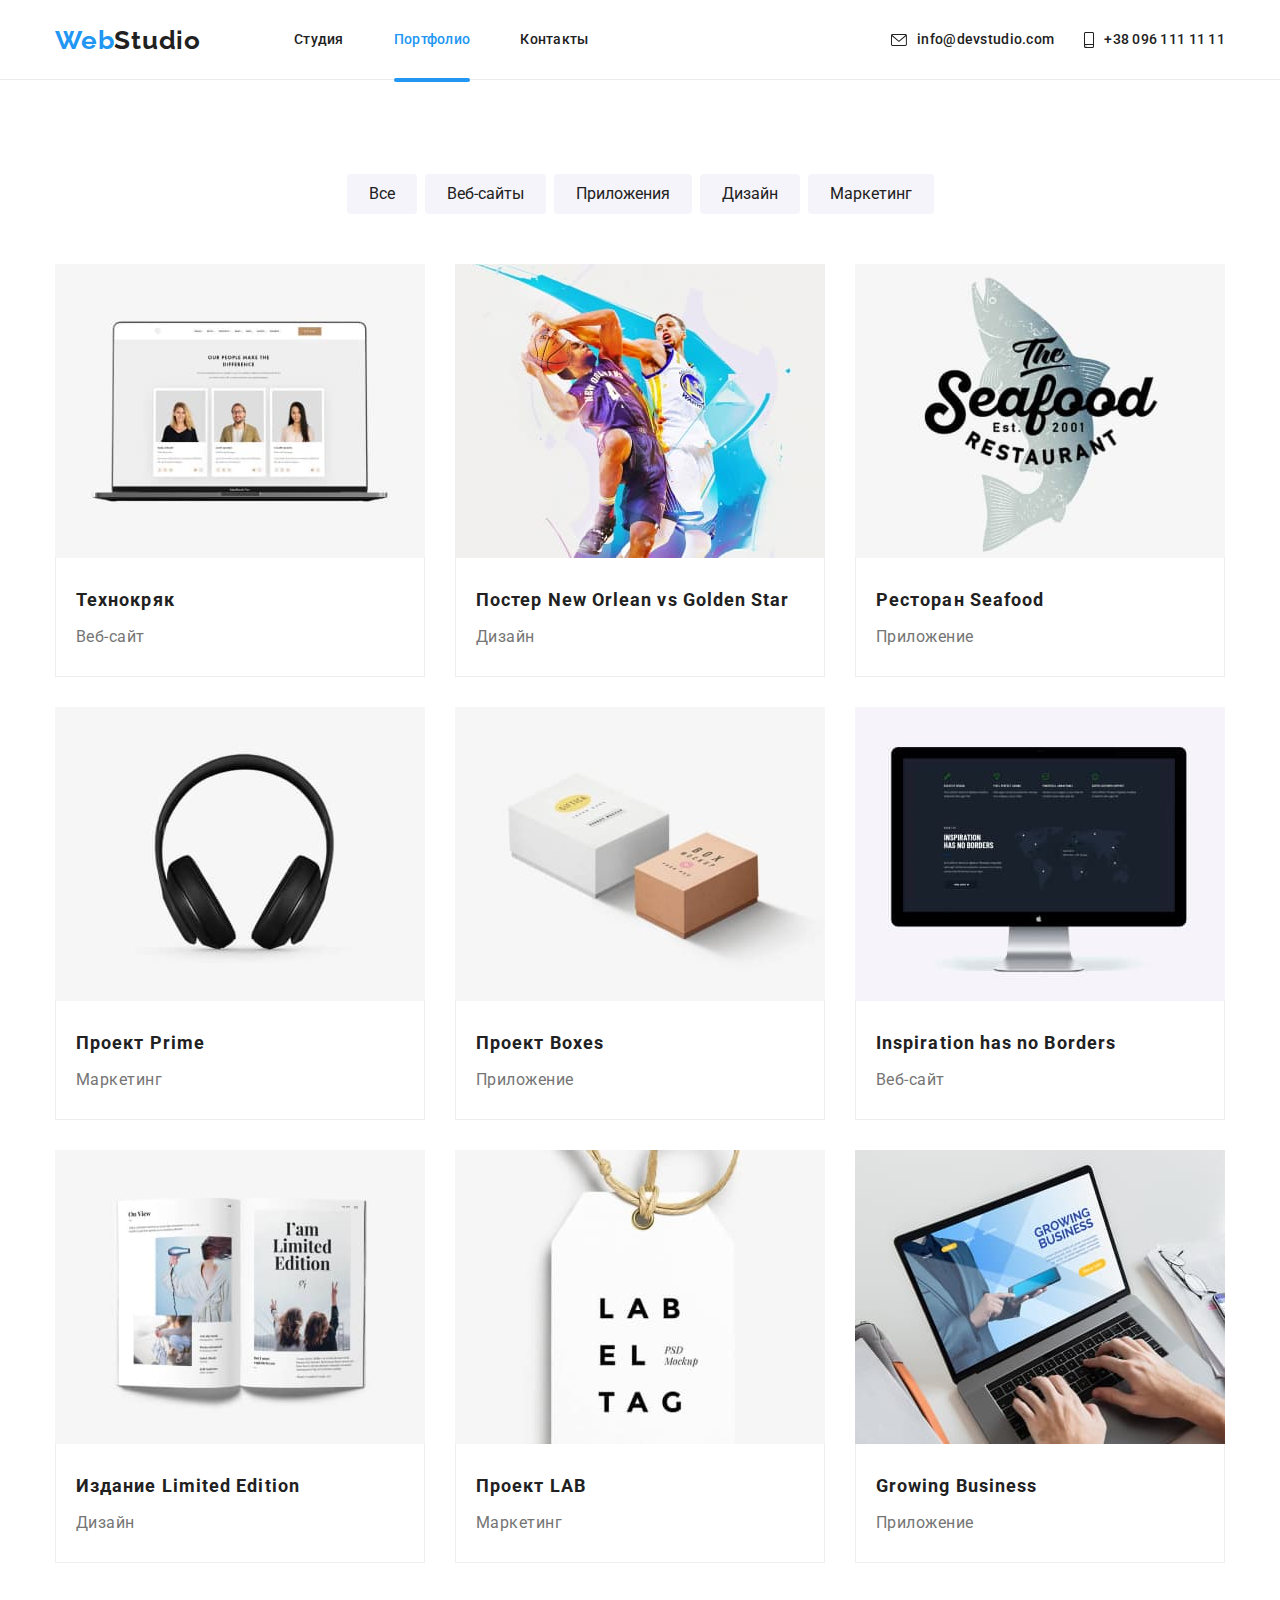
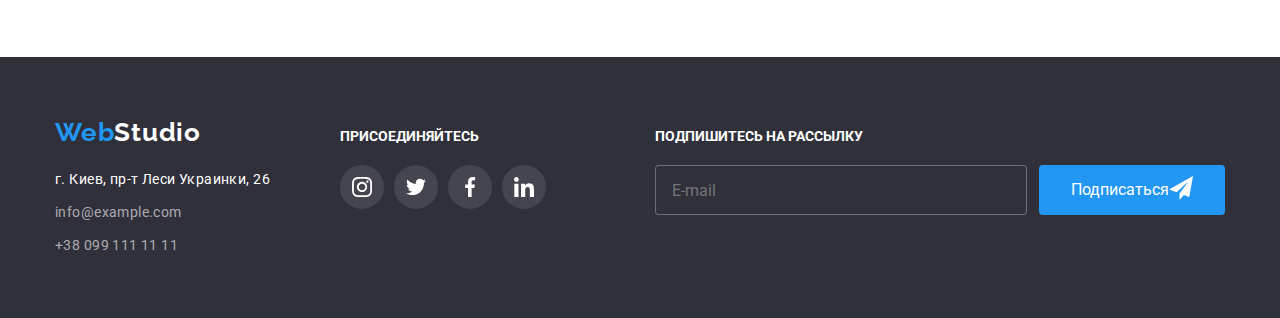
==== commit 56015da1: "Update portfolio.html" ====
--- a/portfolio.html
+++ b/portfolio.html
@@ -505,7 +505,6 @@
                       alt="Развёрнутая книга"
                     />
                   </picture>
-                  <img src="./images/design7.jpeg" alt="" width="370" />
                   <div class="overlay__box">
                     <p class="overlay__text">
                       Ресурс предлагает комплексные предложения с разным уровнем
--- a/css/main.min.css
+++ b/css/main.min.css
@@ -1 +1 @@
-a,button{margin:0;padding:0;display:inline-block;cursor:pointer}h1,h2,h3,h4,p{margin-top:0;margin-bottom:0}ul{list-style:none;margin:0;padding:0}img{display:block;max-width:100%;height:auto}:root{--primary-text-color: #757575;--title-text-color: #212121;--accent-color: #2196f3;--background-hover-button-ptimary: #188ce8;--background-heder: #fff;--background-main: #e5e5e5;--background-footer: #2f303a;--logo-family: Raleway, sans-serif;--card-gap: 30px;--card-item: 3}.card-set{display:flex;flex-wrap:wrap;gap:var(--card-gap)}.card-set-item{flex-basis:calc((100% - (var(--card-item) - 1)*var(--card-gap))/var(--card-item))}.btn-primary{color:var(--background-heder);background-color:var(--accent-color);border-radius:4px;border:0;width:200px;height:50px;padding:10px 32px;transition-property:background-color;transition-duration:250ms;transition-timing-function:cubic-bezier(0.4, 0, 0.2, 1)}.btn-primary:hover,.btn-primary:focus{background-color:var(--background-hover-button-ptimary);border-radius:4px;border:0;height:50px;padding:10px 32px}.button__secondary{color:var(--title-text-color);background-color:#f5f4fa;border-radius:4px;border:0;height:40px;padding:6px 22px;transition-property:box-shadow,color,background-color;transition-duration:250ms;transition-timing-function:cubic-bezier(0.4, 0, 0.2, 1)}.button__secondary:hover,.button__secondary:focus{color:var(--background-heder);background-color:var(--accent-color);box-shadow:0px 1px 1px rgba(0,0,0,.12),0px 4px 4px rgba(0,0,0,.06),1px 4px 6px rgba(0,0,0,.16)}.button__secondary--ident+.button__secondary--ident{margin-left:8px}.link{color:var(--primary-text-color);text-decoration:none;transition-property:color;transition-duration:250ms;transition-timing-function:cubic-bezier(0.4, 0, 0.2, 1)}.link:hover,.link:focus,.link.current{display:flex;color:var(--accent-color)}.button__list{margin-bottom:40px;--card-gap: 8px}@media screen and (min-width: 768px){.button__list{justify-content:center;margin-bottom:30px}}@media screen and (min-width: 1200px){.button__list{margin-bottom:50px}}.logo{display:block;color:var(--title-text-color);text-decoration:none;font-family:var(--logo-family);font-style:normal;font-weight:700;font-size:24px;line-height:1.19;letter-spacing:.03em}@media screen and (min-width: 768px){.logo{font-size:26px}}.logo__text{color:var(--accent-color)}.logo--accent{color:var(--background-heder)}@media screen and (max-width: 767px){.header__logo{padding:15px 16px}}@media screen and (min-width: 768px){.header-logo--indent{margin-right:88px}}@media screen and (min-width: 1200px){.header-logo--indent{margin-right:93px}}.footer-logo--indent{margin-bottom:20px;margin-right:0;text-align:center}@media screen and (min-width: 1200px){.footer-logo--indent{text-align:justify}}.social__list{display:flex;justify-content:center;gap:10px;padding:0}.social__link{padding:0;border:none;width:44px;height:44px;display:flex;align-items:center;justify-content:center;border-radius:50%;fill:#afb1b8;transition-property:background-color,fill;transition-duration:250ms;transition-timing-function:cubic-bezier(0.4, 0, 0.2, 1)}.social__link:hover,.social__link:focus{fill:#fff;background-color:#188ce8}@media screen and (min-width: 1200px){.social-tooter{margin-bottom:0;margin-left:70px}}.social-tooter__link{fill:var(--background-heder);background:rgba(255,255,255,.1)}.section-title{color:var(--title-text-color);font-weight:700;font-size:28px;line-height:1.18;text-align:center}@media screen and (min-width: 1200px){.section-title{font-size:36px;line-height:1.17}}.section-title--ident{margin-bottom:50px}.team-title{color:var(--title-text-color);font-weight:500;font-size:16px;line-height:1.19}.team-title--ident{margin-bottom:10px}.work-cards__title{color:var(--title-text-color);font-weight:700;font-size:18px;line-height:2;letter-spacing:.06em}@media screen and (min-width: 768px)and (max-width: 1199px){.work-cards__title{max-width:306px}}.work-cards__title--ident{margin-top:0;margin-bottom:4px}.unimportant-title{color:var(--title-text-color);font-weight:700;font-size:14px;line-height:1.14;text-align:center;text-transform:uppercase}@media screen and (min-width: 768px){.unimportant-title{text-align:justify}}.unimportant-title--ident{margin-bottom:10px}.footer-title{color:var(--background-heder);font-style:normal;font-weight:700;font-size:14px;line-height:1.14;text-transform:uppercase}.footer-title--ident{margin-bottom:20px;text-align:center}@media screen and (min-width: 1200px){.footer-title--ident{text-align:justify}}.backdrop{position:fixed;top:0;left:0;width:100%;height:100%;background-color:rgba(0,0,0,.2);opacity:1;z-index:1;transition-property:opacity,visibility;transition-duration:250ms;transition-timing-function:cubic-bezier(0.4, 0, 0.2, 1)}.backdrop.is-hidden{opacity:0;pointer-events:none;visibility:hidden}.backdrop.is-hidden .modal{transform:translate(-50%, -50%) scale(0)}.modal{position:absolute;top:50%;left:50%;transform:translate(-50%, -50%) scale(1);width:100%;max-width:450px;padding:40px 40px 20px 40px;background-color:#fff;border-radius:4px;overflow:auto;transition-property:transform;transition-duration:250ms;transition-timing-function:cubic-bezier(0.4, 0, 0.2, 1)}@media screen and (min-width: 1200px){.modal{max-width:528px}}@media screen and (min-height: 600px){.modal{padding-bottom:40px}}.modal__text{font-weight:700;font-size:20px;line-height:1.5;text-align:center;color:#212121}@media screen and (min-width: 1200px){.modal__text{line-height:1.15}}@media screen and (min-height: 600px){.modal__text--ident{margin-bottom:12px}}.modal-btn{position:absolute;display:flex;justify-content:center;align-items:center;top:8px;right:8px;width:30px;height:30px;background-color:#fff;border:1px solid rgba(0,0,0,.1);border-radius:50%;transition-property:fill;transition-duration:250ms;transition-timing-function:cubic-bezier(0.4, 0, 0.2, 1)}.modal-btn:hover{fill:#2196f3}.form__input{position:relative}.form__input+.form__input{margin-top:10px}.form__link{color:#2196f3}.form-btn{text-align:center}.form-btn--ident{margin-top:20px}@media screen and (min-height: 600px){.form-btn--ident{margin-top:30px}}.form__comit{width:100%;height:120px;margin-top:4px;resize:none;border:1px solid rgba(33,33,33,.2);appearance:none;border-radius:4px;transition-property:border;transition-duration:250ms;transition-timing-function:cubic-bezier(0.4, 0, 0.2, 1)}.form__checkbox{position:relative;display:flex;align-items:center;font-weight:400;font-size:12px;line-height:1.17;letter-spacing:.03em;color:#757575}@media screen and (min-width: 1200px){.form__checkbox{padding-left:12px}}@media screen and (min-width: 1200px){.form__checkbox{font-size:14px;line-height:1.71}}.form__checkbox--ident{margin-top:15px}@media screen and (min-height: 600px){.form__checkbox--ident{margin-top:20px}}.form__lable{display:block;font-weight:400;font-size:12px;line-height:1.17;letter-spacing:.01em;color:#757575}.form__lable:focus-within>.form__text{border:1px solid #2196f3;outline:none}.form__lable:focus-within>.form__icon{fill:#2196f3}.form__feedback{display:block;height:138px;font-weight:400;font-size:12px;line-height:1.17;letter-spacing:.01em;color:#757575}.form__feedback:focus-within>.form__comit{border:1px solid #2196f3;outline:none}.form__icon{position:absolute;top:11px;left:14px;transform:translateY(100%);width:18px;height:18px}.form__text{margin-top:4px;height:40px;width:100%;padding-left:42px;border-radius:4px;border:1px solid rgba(33,33,33,.2);transition-property:border;transition-duration:250ms;transition-timing-function:cubic-bezier(0.4, 0, 0.2, 1)}input,textarea{padding:8px;font-family:inherit;font-size:inherit}.checkbox-icon{display:flex;align-items:center;justify-content:center;margin-right:8px;width:16px;height:15px;fill:#fff;border:1px solid #000;border-radius:2px;transition-property:fill,border,background-color;transition-duration:250ms;transition-timing-function:cubic-bezier(0.4, 0, 0.2, 1)}.checkbox:checked+.checkbox-icon{fill:#2196f3;border:1px solid #2196f3;background-color:#2196f3}.header{height:60px;background-color:var(--background-heder);border-bottom:1px solid #ececec}@media screen and (min-width: 768px){.header{height:80px}}@media screen and (min-width: 768px){.container-header{display:flex}}.mob__btn{display:flex;justify-content:center;align-items:center;height:40px;width:40px;border:none;background-color:rgba(0,0,0,0);transition-property:fill;transition-duration:250ms;transition-timing-function:cubic-bezier(0.4, 0, 0.2, 1)}@media screen and (min-width: 768px){.mob__btn{display:none}}.mob__btn:hover,.mob__btn:focus{fill:var(--accent-color)}.menu--close{position:absolute;top:10px;right:15px;display:flex;justify-content:center;align-items:center;height:40px;width:40px;border:none;background-color:rgba(0,0,0,0);transition-property:fill;transition-duration:250ms;transition-timing-function:cubic-bezier(0.4, 0, 0.2, 1)}.menu--close:hover,.menu--close:focus{fill:var(--accent-color)}.menu-container{display:flex;flex-direction:column;justify-content:space-between;position:fixed;top:0;left:0;width:100%;height:100%;z-index:1;padding:48px 40px;background-color:var(--background-heder);opacity:1;transform:translateY(0);transition-property:transform;transition-duration:250ms;transition-timing-function:cubic-bezier(0.4, 0, 0.2, 1)}.menu-container.is-hidden{transform:translateY(-100%);opacity:0;pointer-events:none;visibility:hidden}.menu-contacts__item:first-child .menu-contacts__link{font-weight:500;font-size:26px;line-height:1.176;letter-spacing:.02em;color:var(--accent-color);margin-bottom:32px}@media screen and (min-width: 340px){.menu-contacts__item:first-child .menu-contacts__link{font-size:30px}}@media screen and (min-width: 380px){.menu-contacts__item:first-child .menu-contacts__link{font-size:34px}}.menu-contacts__item:last-child .menu-contacts__link{font-weight:500;font-size:22px;line-height:1.166;letter-spacing:.02em;margin-bottom:64px}@media screen and (min-width: 340px){.menu-contacts__item:last-child .menu-contacts__link{font-size:24px}}.menu-social__item{--card-item: 5}.menu-social__link{font-weight:500;font-size:10px;line-height:1.222;letter-spacing:.02em;color:var(--accent-color)}@media screen and (min-width: 377px){.menu-social__link{font-size:14px}}@media screen and (min-width: 410px){.menu-social__link{font-size:16px}}@media screen and (min-width: 480px){.menu-social__link{font-size:18px}}.menu-social--line::after{content:"";height:22px;margin-left:10px;border:1px solid rgba(33,33,33,.2);transform:rotate(90deg)}.menu__item:not(:last-child){margin-bottom:32px}.menu__link{font-weight:500;font-size:30px;line-height:1.175;letter-spacing:.02em;color:#212121}@media screen and (min-width: 340px){.menu__link{font-size:40px}}.menu-social{--card-gap: 10px}.nav{display:flex;align-items:center;justify-content:space-between}@media screen and (min-width: 768px){.nav{height:80px}}.nav__page{display:none}@media screen and (min-width: 768px){.nav__page{display:flex}}.nav__item:not(:last-child){margin-right:50px}.nav-link{font-weight:500;font-size:12px;line-height:1.16;letter-spacing:.02em;color:var(--title-text-color)}@media screen and (min-width: 768px){.nav-link{padding-top:32px;padding-bottom:32px}}@media screen and (min-width: 1200px){.nav-link{font-size:14px;line-height:1.14}}.nav-link__accent{position:relative}.nav-link__accent::after{position:absolute;bottom:-3px;opacity:0;content:"";width:100%;height:4px;background-color:var(--accent-color);border-radius:2px}@media screen and (min-width: 1200px){.nav-link__accent::after{bottom:-2px}}.nav-link__accent.current::after{opacity:1}.contacts{display:none}@media screen and (min-width: 768px){.contacts{display:block}}@media screen and (min-width: 1200px){.contacts{display:flex}}@media screen and (min-width: 768px)and (max-width: 1199px){.contacts__item:first-child .contacts__link{padding-top:21px;padding-bottom:0}.contacts__item:last-child .contacts__link{padding-bottom:21px;padding-top:0}.contacts__item:first-child{margin-bottom:10px}}@media screen and (min-width: 1200px){.contacts__item:not(:last-child){margin-right:30px}}.contacts--indent{margin-left:auto}.contacts__link{display:flex;align-items:center}.contacts__link--indent{margin-right:auto}.contacts__icon{margin-right:10px;fill:currentColor}.icon__tel{width:10px;height:14px}@media screen and (min-width: 1200px){.icon__tel{height:16px}}.icon__mail{width:14px;height:10px}@media screen and (min-width: 1200px){.icon__mail{width:16px;height:12px}}.hero{margin:0 auto;text-align:center;padding:118px 0;background-image:linear-gradient(to right, rgba(47, 48, 58, 0.4), rgba(47, 48, 58, 0.4)),url(../images/img-squoosh/hero-mob-1.jpeg);background-position:center;background-size:cover;background-repeat:no-repeat}@media screen and (min-width: 1200px){.hero{padding:200px 0;width:1600px;height:600px}}@media screen and (min-device-pixel-ratio: 2),screen and (-moz-min-device-pixel-ratio: 2),screen and (-o-min-device-pixel-ratio: 2/1),screen and (-webkit-min-device-pixel-ratio: 2),screen and (min-resolution: 192dpi),screen and (min-resolution: 2dppx){.hero{background-image:linear-gradient(to right, rgba(47, 48, 58, 0.4), rgba(47, 48, 58, 0.4)),url(../images/img-squoosh/hero-mob-2x.jpeg)}}@media screen and (min-width: 768px){.hero{background-image:linear-gradient(to right, rgba(47, 48, 58, 0.4), rgba(47, 48, 58, 0.4)),url(../images/img-squoosh/hero-tabl-1x.jpeg)}}@media screen and (min-width: 768px)and (min-device-pixel-ratio: 2),screen and (min-width: 768px)and (-moz-min-device-pixel-ratio: 2),screen and (min-width: 768px)and (-o-min-device-pixel-ratio: 2/1),screen and (min-width: 768px)and (-webkit-min-device-pixel-ratio: 2),screen and (min-width: 768px)and (min-resolution: 192dpi),screen and (min-width: 768px)and (min-resolution: 2dppx){.hero{background-image:linear-gradient(to right, rgba(47, 48, 58, 0.4), rgba(47, 48, 58, 0.4)),url(../images/img-squoosh/hero-tabl-2x.jpeg)}}@media screen and (min-width: 1200px){.hero{background-image:linear-gradient(to right, rgba(47, 48, 58, 0.4), rgba(47, 48, 58, 0.4)),url(../images/img-squoosh/hero-desk-1-1x.jpeg)}}@media screen and (min-width: 1200px)and (min-device-pixel-ratio: 2),screen and (min-width: 1200px)and (-moz-min-device-pixel-ratio: 2),screen and (min-width: 1200px)and (-o-min-device-pixel-ratio: 2/1),screen and (min-width: 1200px)and (-webkit-min-device-pixel-ratio: 2),screen and (min-width: 1200px)and (min-resolution: 192dpi),screen and (min-width: 1200px)and (min-resolution: 2dppx){.hero{background-image:linear-gradient(to right, rgba(47, 48, 58, 0.4), rgba(47, 48, 58, 0.4)),url(../images/img-squoosh/hero-desk-1-2x.jpeg)}}.hero-title{color:var(--background-heder);max-width:360px;text-align:center;font-style:400;font-weight:900;font-size:26px;line-height:42px;line-height:1.62;letter-spacing:.06em;text-transform:uppercase}@media screen and (min-width: 1200px){.hero-title{font-size:44px;line-height:1.36;max-width:696px}}.hero-title--ident{margin:0 auto 30px}.peculiarities{padding-top:60px;padding-bottom:60px}@media screen and (min-width: 1200px){.peculiarities{padding-top:94px;padding-bottom:94px}}.peculiarities__item{--card-item: 1}@media screen and (min-width: 768px){.peculiarities__item{--card-item: 2}}@media screen and (min-width: 1200px){.peculiarities__item{--card-item: 4}}.peculiarities__img{width:100%;height:120px;background-color:#f5f4fa;border-radius:4px;display:flex;align-items:center;justify-content:center}@media screen and (min-width: 768px){.peculiarities__img{width:354px}}@media screen and (min-width: 1200px){.peculiarities__img{width:270px}}.peculiarities__img--indent{margin-bottom:30px}.peculiarities__text{color:var(--primary-text-color);font-style:normal;font-weight:400;font-size:14px;line-height:1.71;letter-spacing:.03em}.peculiarities__text--ident{margin-top:0;margin-bottom:0}.work{display:none;padding-top:94px;padding-bottom:94px}@media screen and (min-width: 1200px){.work{display:flex}}.work__img{position:relative}.work__text{font-weight:700;font-size:14px;line-height:1.14;text-align:center;letter-spacing:.03em;text-transform:uppercase;color:#fff}.work__text--position{display:flex;flex-direction:column;justify-content:center;position:absolute;bottom:0;left:0;width:100%;height:70px;background-image:linear-gradient(rgba(47, 48, 58, 0.8), rgba(47, 48, 58, 0.8))}.team{background-color:#f5f4fa;padding-top:60px;padding-bottom:60px}@media screen and (min-width: 1200px){.team{padding-top:94px;padding-bottom:94px}}.team__item{--card-item: 1;background:#fff;box-shadow:0px 1px 3px rgba(0,0,0,.12),0px 1px 1px rgba(0,0,0,.14),0px 2px 1px rgba(0,0,0,.2);border-radius:0px 0px 4px 4px}@media screen and (min-width: 768px){.team__item{--card-item: 2;max-width:354px}}@media screen and (min-width: 1200px){.team__item{--card-item: 4}}.team__box{text-align:center;padding-top:30px;padding-bottom:30px}.team__text--ident{margin-bottom:16px}.team__img{margin-left:auto;margin-right:auto}.client{padding-top:60px;padding-bottom:60px}@media screen and (min-width: 1200px){.client{padding-top:94px;padding-bottom:94px}}.client__item{--card-item: 2}@media screen and (min-width: 768px){.client__item{--card-item: 3}}@media screen and (min-width: 768px){.client__item{--card-item: 6}}.client__link{display:flex;align-items:center;justify-content:center;height:92px;border:1px solid #afb1b8;border-radius:4px;fill:#afb1b8;transition-property:border-color,fill;transition-duration:250ms;transition-timing-function:cubic-bezier(0.4, 0, 0.2, 1)}@media screen and (min-width: 768px){.client__link{width:226px}}@media screen and (min-width: 1200px){.client__link{width:170px}}.client__link:hover,.client__link:focus{border-color:#2196f3;fill:#2196f3}.container-footer{text-align:center}@media screen and (min-width: 768px){.container-footer{text-align:justify}}@media screen and (min-width: 768px)and (max-width: 1199px){.container-footer{display:flex;flex-wrap:wrap;justify-content:space-around;align-items:baseline}}@media screen and (min-width: 1200px){.container-footer{display:flex;align-items:baseline}}.footer{padding-top:60px;padding-bottom:60px;background-color:var(--background-footer)}.footer-mail{margin-top:60px}@media screen and (min-width: 768px){.footer-mail{width:450px}}@media screen and (min-width: 1200px){.footer-mail{width:570px;margin-left:auto;margin-top:0}}.footer-btn{display:flex;align-items:center;justify-content:space-around;width:200px;height:50px}.footer-btn--ident{margin-top:20px}@media screen and (min-width: 1200px){.footer-btn--ident{margin-top:0;margin-left:12px}}@media screen and (max-width: 767px){.address-box{margin-bottom:20px}}.address{font-family:"Roboto";font-style:normal;font-weight:400;font-size:14px;line-height:1.7;letter-spacing:.03em}@media screen and (min-width: 768px){.address{text-align:center}}@media screen and (min-width: 1200px){.address{text-align:justify}}.address__link{color:rgba(255,255,255,.6)}.address__text{color:var(--background-heder);margin-top:0;margin-bottom:9px}.address__item--ident{margin-bottom:9px}.address__item--ident:last-child{margin-bottom:0}.mail__input{display:flex;align-items:center;outline:none;width:100%;height:50px;font-weight:400;font-size:16px;line-height:1.25px;padding-left:16px;color:rgba(255,255,255,.6);border:1px solid rgba(255,255,255,.3);border-radius:4px;background-color:var(--background-footer);transition-property:filter;transition-duration:250ms;transition-timing-function:cubic-bezier(0.4, 0, 0.2, 1)}.mail__input:focus{filter:drop-shadow(0px 4px 4px rgba(0, 0, 0, 0.15))}.mail__group{display:flex}@media screen and (max-width: 1199px){.mail__group{flex-direction:column;align-items:center}}.work-cards__link{display:flex;flex-direction:column;height:100%;text-decoration:none;transition-property:box-shadow;transition-duration:250ms;transition-timing-function:cubic-bezier(0.4, 0, 0.2, 1)}.work-cards__link:hover,.work-cards__link:focus{box-shadow:0px 1px 1px rgba(0,0,0,.12),0px 4px 4px rgba(0,0,0,.06),1px 4px 6px rgba(0,0,0,.16)}.work-cards__link .overlay{position:relative;overflow:hidden}.work-cards__link .overlay__text{padding:30px 24px;font-weight:400;font-size:14px;line-height:1.55;letter-spacing:.03em;color:#fff}@media screen and (min-width: 480px){.work-cards__link .overlay__text{padding:63px 24px}}@media screen and (min-width: 370px){.work-cards__link .overlay__text{font-size:18px}}.work-cards__link .overlay__box{position:absolute;bottom:0;right:0;width:100%;height:100%;transform:translateY(100%);transition-property:transform;transition-duration:250ms;transition-timing-function:cubic-bezier(0.4, 0, 0.2, 1);background:rgba(33,150,243,.9)}.work-cards__link:hover .overlay__box,.work-cards__link:focus .overlay__box{transform:translatex(0)}.work-cards__item{--card-item: 1;background:var(--background-heder)}@media screen and (min-width: 768px){.work-cards__item{--card-item: 2;max-width:354px}}@media screen and (min-width: 1200px){.work-cards__item{--card-item: 3}}.work-cards__box{flex-grow:1;border:1px solid #eee;border-top:none;padding:24px 20px}.work-cards__text{color:var(--primary-text-color);font-weight:400;font-size:16px;line-height:1.88;letter-spacing:.03em}body{color:var(--primary-text-color);font-family:Roboto,sans-serif}.container{margin-left:auto;margin-right:auto;padding:0 15px;width:100%}@media screen and (min-width: 480px){.container{width:480px}}@media screen and (min-width: 768px){.container{width:780px}}@media screen and (min-width: 1200px){.container{width:1200px}}.visually-hidden{position:absolute;width:1px;height:1px;margin:-1px;border:0;padding:0;white-space:nowrap;clip-path:inset(100%);clip:rect(0 0 0 0);overflow:hidden}.portfolio{padding-top:60px;padding-bottom:60px}@media screen and (min-width: 1200px){.portfolio{padding-top:94px;padding-bottom:94px}}/*# sourceMappingURL=main.min.css.map */+a,button{margin:0;padding:0;display:inline-block;cursor:pointer}h1,h2,h3,h4,p{margin-top:0;margin-bottom:0}ul{list-style:none;margin:0;padding:0}img{display:block;max-width:100%;height:auto}:root{--primary-text-color: #757575;--title-text-color: #212121;--accent-color: #2196f3;--background-hover-button-ptimary: #188ce8;--background-heder: #fff;--background-main: #e5e5e5;--background-footer: #2f303a;--logo-family: Raleway, sans-serif;--card-gap: 30px;--card-item: 3}.card-set{display:flex;flex-wrap:wrap;gap:var(--card-gap)}.card-set-item{flex-basis:calc((100% - (var(--card-item) - 1)*var(--card-gap))/var(--card-item))}.btn-primary{color:var(--background-heder);background-color:var(--accent-color);border-radius:4px;border:0;width:200px;height:50px;padding:10px 32px;transition-property:background-color;transition-duration:250ms;transition-timing-function:cubic-bezier(0.4, 0, 0.2, 1)}.btn-primary:hover,.btn-primary:focus{background-color:var(--background-hover-button-ptimary);border-radius:4px;border:0;height:50px;padding:10px 32px}.button__secondary{color:var(--title-text-color);background-color:#f5f4fa;border-radius:4px;border:0;height:40px;padding:6px 22px;transition-property:box-shadow,color,background-color;transition-duration:250ms;transition-timing-function:cubic-bezier(0.4, 0, 0.2, 1)}.button__secondary:hover,.button__secondary:focus{color:var(--background-heder);background-color:var(--accent-color);box-shadow:0px 1px 1px rgba(0,0,0,.12),0px 4px 4px rgba(0,0,0,.06),1px 4px 6px rgba(0,0,0,.16)}.button__secondary--ident+.button__secondary--ident{margin-left:8px}.link{color:var(--primary-text-color);text-decoration:none;transition-property:color;transition-duration:250ms;transition-timing-function:cubic-bezier(0.4, 0, 0.2, 1)}.link:hover,.link:focus,.link.current{display:flex;color:var(--accent-color)}.button__list{margin-bottom:40px;--card-gap: 8px}@media screen and (min-width: 768px){.button__list{justify-content:center;margin-bottom:30px}}@media screen and (min-width: 1200px){.button__list{margin-bottom:50px}}.logo{display:block;color:var(--title-text-color);text-decoration:none;font-family:var(--logo-family);font-style:normal;font-weight:700;font-size:24px;line-height:1.19;letter-spacing:.03em}@media screen and (min-width: 768px){.logo{font-size:26px}}.logo__text{color:var(--accent-color)}.logo--accent{color:var(--background-heder)}@media screen and (max-width: 767px){.header__logo{padding:15px 16px}}@media screen and (min-width: 768px){.header-logo--indent{margin-right:88px}}@media screen and (min-width: 1200px){.header-logo--indent{margin-right:93px}}.footer-logo--indent{margin-bottom:20px;margin-right:0;text-align:center}@media screen and (min-width: 1200px){.footer-logo--indent{text-align:justify}}.social__list{display:flex;justify-content:center;gap:10px;padding:0}.social__link{padding:0;border:none;width:44px;height:44px;display:flex;align-items:center;justify-content:center;border-radius:50%;fill:#afb1b8;transition-property:background-color,fill;transition-duration:250ms;transition-timing-function:cubic-bezier(0.4, 0, 0.2, 1)}.social__link:hover,.social__link:focus{fill:#fff;background-color:#188ce8}@media screen and (min-width: 1200px){.social-tooter{margin-bottom:0;margin-left:70px}}.social-tooter__link{fill:var(--background-heder);background:rgba(255,255,255,.1)}.section-title{color:var(--title-text-color);font-weight:700;font-size:28px;line-height:1.18;text-align:center}@media screen and (min-width: 1200px){.section-title{font-size:36px;line-height:1.17}}.section-title--ident{margin-bottom:50px}.team-title{color:var(--title-text-color);font-weight:500;font-size:16px;line-height:1.19}.team-title--ident{margin-bottom:10px}.work-cards__title{color:var(--title-text-color);font-weight:700;font-size:18px;line-height:2;letter-spacing:.06em}.work-cards__title--ident{margin-top:0;margin-bottom:4px}.unimportant-title{color:var(--title-text-color);font-weight:700;font-size:14px;line-height:1.14;text-align:center;text-transform:uppercase}@media screen and (min-width: 768px){.unimportant-title{text-align:justify}}.unimportant-title--ident{margin-bottom:10px}.footer-title{color:var(--background-heder);font-style:normal;font-weight:700;font-size:14px;line-height:1.14;text-transform:uppercase}.footer-title--ident{margin-bottom:20px;text-align:center}@media screen and (min-width: 1200px){.footer-title--ident{text-align:justify}}.backdrop{position:fixed;top:0;left:0;width:100%;height:100%;background-color:rgba(0,0,0,.2);opacity:1;z-index:1;transition-property:opacity,visibility;transition-duration:250ms;transition-timing-function:cubic-bezier(0.4, 0, 0.2, 1)}.backdrop.is-hidden{opacity:0;pointer-events:none;visibility:hidden}.backdrop.is-hidden .modal{transform:translate(-50%, -50%) scale(0)}.modal{position:absolute;top:50%;left:50%;transform:translate(-50%, -50%) scale(1);width:100%;max-width:450px;padding:40px 40px 20px 40px;background-color:#fff;border-radius:4px;overflow:auto;transition-property:transform;transition-duration:250ms;transition-timing-function:cubic-bezier(0.4, 0, 0.2, 1)}@media screen and (min-width: 1200px){.modal{max-width:528px}}@media screen and (min-height: 600px){.modal{padding-bottom:40px}}.modal__text{font-weight:700;font-size:20px;line-height:1.5;text-align:center;color:#212121}@media screen and (min-width: 1200px){.modal__text{line-height:1.15}}@media screen and (min-height: 600px){.modal__text--ident{margin-bottom:12px}}.modal-btn{position:absolute;display:flex;justify-content:center;align-items:center;top:8px;right:8px;width:30px;height:30px;background-color:#fff;border:1px solid rgba(0,0,0,.1);border-radius:50%;transition-property:fill;transition-duration:250ms;transition-timing-function:cubic-bezier(0.4, 0, 0.2, 1)}.modal-btn:hover{fill:#2196f3}.form__input{position:relative}.form__input+.form__input{margin-top:10px}.form__link{color:#2196f3}.form-btn{text-align:center}.form-btn--ident{margin-top:20px}@media screen and (min-height: 600px){.form-btn--ident{margin-top:30px}}.form__comit{width:100%;height:120px;margin-top:4px;resize:none;border:1px solid rgba(33,33,33,.2);appearance:none;border-radius:4px;transition-property:border;transition-duration:250ms;transition-timing-function:cubic-bezier(0.4, 0, 0.2, 1)}.form__checkbox{position:relative;display:flex;align-items:center;font-weight:400;font-size:12px;line-height:1.17;letter-spacing:.03em;color:#757575}@media screen and (min-width: 1200px){.form__checkbox{padding-left:12px}}@media screen and (min-width: 1200px){.form__checkbox{font-size:14px;line-height:1.71}}.form__checkbox--ident{margin-top:15px}@media screen and (min-height: 600px){.form__checkbox--ident{margin-top:20px}}.form__lable{display:block;font-weight:400;font-size:12px;line-height:1.17;letter-spacing:.01em;color:#757575}.form__lable:focus-within>.form__text{border:1px solid #2196f3;outline:none}.form__lable:focus-within>.form__icon{fill:#2196f3}.form__feedback{display:block;height:138px;font-weight:400;font-size:12px;line-height:1.17;letter-spacing:.01em;color:#757575}.form__feedback:focus-within>.form__comit{border:1px solid #2196f3;outline:none}.form__icon{position:absolute;top:11px;left:14px;transform:translateY(100%);width:18px;height:18px}.form__text{margin-top:4px;height:40px;width:100%;padding-left:42px;border-radius:4px;border:1px solid rgba(33,33,33,.2);transition-property:border;transition-duration:250ms;transition-timing-function:cubic-bezier(0.4, 0, 0.2, 1)}input,textarea{padding:8px;font-family:inherit;font-size:inherit}.checkbox-icon{display:flex;align-items:center;justify-content:center;margin-right:8px;width:16px;height:15px;fill:#fff;border:1px solid #000;border-radius:2px;transition-property:fill,border,background-color;transition-duration:250ms;transition-timing-function:cubic-bezier(0.4, 0, 0.2, 1)}.checkbox:checked+.checkbox-icon{fill:#2196f3;border:1px solid #2196f3;background-color:#2196f3}.header{height:60px;background-color:var(--background-heder);border-bottom:1px solid #ececec}@media screen and (min-width: 768px){.header{height:80px}}@media screen and (min-width: 768px){.container-header{display:flex}}.mob__btn{display:flex;justify-content:center;align-items:center;height:40px;width:40px;border:none;background-color:rgba(0,0,0,0);transition-property:fill;transition-duration:250ms;transition-timing-function:cubic-bezier(0.4, 0, 0.2, 1)}@media screen and (min-width: 768px){.mob__btn{display:none}}.mob__btn:hover,.mob__btn:focus{fill:var(--accent-color)}.menu--close{position:absolute;top:10px;right:15px;display:flex;justify-content:center;align-items:center;height:40px;width:40px;border:none;background-color:rgba(0,0,0,0);transition-property:fill;transition-duration:250ms;transition-timing-function:cubic-bezier(0.4, 0, 0.2, 1)}.menu--close:hover,.menu--close:focus{fill:var(--accent-color)}.menu-container{display:flex;flex-direction:column;justify-content:space-between;position:fixed;top:0;left:0;width:100%;height:100%;z-index:1;padding:48px 40px;background-color:var(--background-heder);opacity:1;transform:translateY(0);transition-property:transform;transition-duration:250ms;transition-timing-function:cubic-bezier(0.4, 0, 0.2, 1)}.menu-container.is-hidden{transform:translateY(-100%);opacity:0;pointer-events:none;visibility:hidden}.menu-contacts__item:first-child .menu-contacts__link{font-weight:500;font-size:26px;line-height:1.176;letter-spacing:.02em;color:var(--accent-color);margin-bottom:32px}@media screen and (min-width: 340px){.menu-contacts__item:first-child .menu-contacts__link{font-size:30px}}@media screen and (min-width: 380px){.menu-contacts__item:first-child .menu-contacts__link{font-size:34px}}.menu-contacts__item:last-child .menu-contacts__link{font-weight:500;font-size:22px;line-height:1.166;letter-spacing:.02em;margin-bottom:64px}@media screen and (min-width: 340px){.menu-contacts__item:last-child .menu-contacts__link{font-size:24px}}.menu-social__item{--card-item: 5}.menu-social__link{font-weight:500;font-size:10px;line-height:1.222;letter-spacing:.02em;color:var(--accent-color)}@media screen and (min-width: 377px){.menu-social__link{font-size:14px}}@media screen and (min-width: 410px){.menu-social__link{font-size:16px}}@media screen and (min-width: 480px){.menu-social__link{font-size:18px}}.menu-social--line::after{content:"";height:22px;margin-left:10px;border:1px solid rgba(33,33,33,.2);transform:rotate(90deg)}.menu__item:not(:last-child){margin-bottom:32px}.menu__link{font-weight:500;font-size:30px;line-height:1.175;letter-spacing:.02em;color:#212121}@media screen and (min-width: 340px){.menu__link{font-size:40px}}.menu-social{--card-gap: 10px}.nav{display:flex;align-items:center;justify-content:space-between}@media screen and (min-width: 768px){.nav{height:80px}}.nav__page{display:none}@media screen and (min-width: 768px){.nav__page{display:flex}}.nav__item:not(:last-child){margin-right:50px}.nav-link{font-weight:500;font-size:12px;line-height:1.16;letter-spacing:.02em;color:var(--title-text-color)}@media screen and (min-width: 768px){.nav-link{padding-top:32px;padding-bottom:32px}}@media screen and (min-width: 1200px){.nav-link{font-size:14px;line-height:1.14}}.nav-link__accent{position:relative}.nav-link__accent::after{position:absolute;bottom:-3px;opacity:0;content:"";width:100%;height:4px;background-color:var(--accent-color);border-radius:2px}@media screen and (min-width: 1200px){.nav-link__accent::after{bottom:-2px}}.nav-link__accent.current::after{opacity:1}.contacts{display:none}@media screen and (min-width: 768px){.contacts{display:block}}@media screen and (min-width: 1200px){.contacts{display:flex}}@media screen and (min-width: 768px)and (max-width: 1199px){.contacts__item:first-child .contacts__link{padding-top:21px;padding-bottom:0}.contacts__item:last-child .contacts__link{padding-bottom:21px;padding-top:0}.contacts__item:first-child{margin-bottom:10px}}@media screen and (min-width: 1200px){.contacts__item:not(:last-child){margin-right:30px}}.contacts--indent{margin-left:auto}.contacts__link{display:flex;align-items:center}.contacts__link--indent{margin-right:auto}.contacts__icon{margin-right:10px;fill:currentColor}.icon__tel{width:10px;height:14px}@media screen and (min-width: 1200px){.icon__tel{height:16px}}.icon__mail{width:14px;height:10px}@media screen and (min-width: 1200px){.icon__mail{width:16px;height:12px}}.hero{margin:0 auto;text-align:center;padding:118px 0;background-image:linear-gradient(to right, rgba(47, 48, 58, 0.4), rgba(47, 48, 58, 0.4)),url(../images/img-squoosh/hero-mob-1.jpeg);background-position:center;background-size:cover;background-repeat:no-repeat}@media screen and (min-width: 1200px){.hero{padding:200px 0;width:1600px;height:600px}}@media screen and (min-device-pixel-ratio: 2),screen and (-moz-min-device-pixel-ratio: 2),screen and (-o-min-device-pixel-ratio: 2/1),screen and (-webkit-min-device-pixel-ratio: 2),screen and (min-resolution: 192dpi),screen and (min-resolution: 2dppx){.hero{background-image:linear-gradient(to right, rgba(47, 48, 58, 0.4), rgba(47, 48, 58, 0.4)),url(../images/img-squoosh/hero-mob-2x.jpeg)}}@media screen and (min-width: 768px){.hero{background-image:linear-gradient(to right, rgba(47, 48, 58, 0.4), rgba(47, 48, 58, 0.4)),url(../images/img-squoosh/hero-tabl-1x.jpeg)}}@media screen and (min-width: 768px)and (min-device-pixel-ratio: 2),screen and (min-width: 768px)and (-moz-min-device-pixel-ratio: 2),screen and (min-width: 768px)and (-o-min-device-pixel-ratio: 2/1),screen and (min-width: 768px)and (-webkit-min-device-pixel-ratio: 2),screen and (min-width: 768px)and (min-resolution: 192dpi),screen and (min-width: 768px)and (min-resolution: 2dppx){.hero{background-image:linear-gradient(to right, rgba(47, 48, 58, 0.4), rgba(47, 48, 58, 0.4)),url(../images/img-squoosh/hero-tabl-2x.jpeg)}}@media screen and (min-width: 1200px){.hero{background-image:linear-gradient(to right, rgba(47, 48, 58, 0.4), rgba(47, 48, 58, 0.4)),url(../images/img-squoosh/hero-desk-1-1x.jpeg)}}@media screen and (min-width: 1200px)and (min-device-pixel-ratio: 2),screen and (min-width: 1200px)and (-moz-min-device-pixel-ratio: 2),screen and (min-width: 1200px)and (-o-min-device-pixel-ratio: 2/1),screen and (min-width: 1200px)and (-webkit-min-device-pixel-ratio: 2),screen and (min-width: 1200px)and (min-resolution: 192dpi),screen and (min-width: 1200px)and (min-resolution: 2dppx){.hero{background-image:linear-gradient(to right, rgba(47, 48, 58, 0.4), rgba(47, 48, 58, 0.4)),url(../images/img-squoosh/hero-desk-1-2x.jpeg)}}.hero-title{color:var(--background-heder);max-width:360px;text-align:center;font-style:400;font-weight:900;font-size:26px;line-height:42px;line-height:1.62;letter-spacing:.06em;text-transform:uppercase}@media screen and (min-width: 1200px){.hero-title{font-size:44px;line-height:1.36;max-width:696px}}.hero-title--ident{margin:0 auto 30px}.peculiarities{padding-top:60px;padding-bottom:60px}@media screen and (min-width: 1200px){.peculiarities{padding-top:94px;padding-bottom:94px}}.peculiarities__item{--card-item: 1}@media screen and (min-width: 768px){.peculiarities__item{--card-item: 2}}@media screen and (min-width: 1200px){.peculiarities__item{--card-item: 4}}.peculiarities__img{width:100%;height:120px;background-color:#f5f4fa;border-radius:4px;display:flex;align-items:center;justify-content:center}@media screen and (min-width: 768px){.peculiarities__img{width:354px}}@media screen and (min-width: 1200px){.peculiarities__img{width:270px}}.peculiarities__img--indent{margin-bottom:30px}.peculiarities__text{color:var(--primary-text-color);font-style:normal;font-weight:400;font-size:14px;line-height:1.71;letter-spacing:.03em}.peculiarities__text--ident{margin-top:0;margin-bottom:0}.work{display:none;padding-top:94px;padding-bottom:94px}@media screen and (min-width: 1200px){.work{display:flex}}.work__img{position:relative}.work__text{font-weight:700;font-size:14px;line-height:1.14;text-align:center;letter-spacing:.03em;text-transform:uppercase;color:#fff}.work__text--position{display:flex;flex-direction:column;justify-content:center;position:absolute;bottom:0;left:0;width:100%;height:70px;background-image:linear-gradient(rgba(47, 48, 58, 0.8), rgba(47, 48, 58, 0.8))}.team{background-color:#f5f4fa;padding-top:60px;padding-bottom:60px}@media screen and (min-width: 1200px){.team{padding-top:94px;padding-bottom:94px}}.team__item{--card-item: 1;background:#fff;box-shadow:0px 1px 3px rgba(0,0,0,.12),0px 1px 1px rgba(0,0,0,.14),0px 2px 1px rgba(0,0,0,.2);border-radius:0px 0px 4px 4px}@media screen and (min-width: 768px){.team__item{--card-item: 2;max-width:354px}}@media screen and (min-width: 1200px){.team__item{--card-item: 4}}.team__box{text-align:center;padding-top:30px;padding-bottom:30px}.team__text--ident{margin-bottom:16px}.team__img{margin-left:auto;margin-right:auto}.client{padding-top:60px;padding-bottom:60px}@media screen and (min-width: 1200px){.client{padding-top:94px;padding-bottom:94px}}.client__item{--card-item: 2}@media screen and (min-width: 768px){.client__item{--card-item: 3}}@media screen and (min-width: 768px){.client__item{--card-item: 6}}.client__link{display:flex;align-items:center;justify-content:center;height:92px;border:1px solid #afb1b8;border-radius:4px;fill:#afb1b8;transition-property:border-color,fill;transition-duration:250ms;transition-timing-function:cubic-bezier(0.4, 0, 0.2, 1)}@media screen and (min-width: 768px){.client__link{width:226px}}@media screen and (min-width: 1200px){.client__link{width:170px}}.client__link:hover,.client__link:focus{border-color:#2196f3;fill:#2196f3}.container-footer{text-align:center}@media screen and (min-width: 768px){.container-footer{text-align:justify}}@media screen and (min-width: 768px)and (max-width: 1199px){.container-footer{display:flex;flex-wrap:wrap;justify-content:space-around;align-items:baseline}}@media screen and (min-width: 1200px){.container-footer{display:flex;align-items:baseline}}.footer{padding-top:60px;padding-bottom:60px;background-color:var(--background-footer)}.footer-mail{margin-top:60px}@media screen and (min-width: 768px){.footer-mail{width:450px}}@media screen and (min-width: 1200px){.footer-mail{width:570px;margin-left:auto;margin-top:0}}.footer-btn{display:flex;align-items:center;justify-content:space-around;width:200px;height:50px}.footer-btn--ident{margin-top:20px}@media screen and (min-width: 1200px){.footer-btn--ident{margin-top:0;margin-left:12px}}@media screen and (max-width: 767px){.address-box{margin-bottom:20px}}.address{font-family:"Roboto";font-style:normal;font-weight:400;font-size:14px;line-height:1.7;letter-spacing:.03em}@media screen and (min-width: 768px){.address{text-align:center}}@media screen and (min-width: 1200px){.address{text-align:justify}}.address__link{color:rgba(255,255,255,.6)}.address__text{color:var(--background-heder);margin-top:0;margin-bottom:9px}.address__item--ident{margin-bottom:9px}.address__item--ident:last-child{margin-bottom:0}.mail__input{display:flex;align-items:center;outline:none;width:100%;height:50px;font-weight:400;font-size:16px;line-height:1.25px;padding-left:16px;color:rgba(255,255,255,.6);border:1px solid rgba(255,255,255,.3);border-radius:4px;background-color:var(--background-footer);transition-property:filter;transition-duration:250ms;transition-timing-function:cubic-bezier(0.4, 0, 0.2, 1)}.mail__input:focus{filter:drop-shadow(0px 4px 4px rgba(0, 0, 0, 0.15))}.mail__group{display:flex}@media screen and (max-width: 1199px){.mail__group{flex-direction:column;align-items:center}}.work-cards__link{display:flex;flex-direction:column;height:100%;text-decoration:none;transition-property:box-shadow;transition-duration:250ms;transition-timing-function:cubic-bezier(0.4, 0, 0.2, 1)}.work-cards__link:hover,.work-cards__link:focus{box-shadow:0px 1px 1px rgba(0,0,0,.12),0px 4px 4px rgba(0,0,0,.06),1px 4px 6px rgba(0,0,0,.16)}.work-cards__link .overlay{position:relative;overflow:hidden}.work-cards__link .overlay__text{padding:30px 24px;font-weight:400;font-size:14px;line-height:1.55;letter-spacing:.03em;color:#fff}@media screen and (min-width: 480px){.work-cards__link .overlay__text{padding:63px 24px}}@media screen and (min-width: 370px){.work-cards__link .overlay__text{font-size:18px}}.work-cards__link .overlay__box{position:absolute;bottom:0;right:0;width:100%;height:100%;transform:translateY(100%);transition-property:transform;transition-duration:250ms;transition-timing-function:cubic-bezier(0.4, 0, 0.2, 1);background:rgba(33,150,243,.9)}.work-cards__link:hover .overlay__box,.work-cards__link:focus .overlay__box{transform:translatex(0)}.work-cards__item{--card-item: 1;background:var(--background-heder)}@media screen and (min-width: 768px){.work-cards__item{--card-item: 2;max-width:354px}}@media screen and (min-width: 1200px){.work-cards__item{--card-item: 3;max-width:370px}}.work-cards__box{flex-grow:1;border:1px solid #eee;border-top:none;padding:24px 20px}.work-cards__text{color:var(--primary-text-color);font-weight:400;font-size:16px;line-height:1.88;letter-spacing:.03em}body{color:var(--primary-text-color);font-family:Roboto,sans-serif}.container{margin-left:auto;margin-right:auto;padding:0 15px;width:100%}@media screen and (min-width: 480px){.container{width:480px}}@media screen and (min-width: 768px){.container{width:780px}}@media screen and (min-width: 1200px){.container{width:1200px}}.visually-hidden{position:absolute;width:1px;height:1px;margin:-1px;border:0;padding:0;white-space:nowrap;clip-path:inset(100%);clip:rect(0 0 0 0);overflow:hidden}.portfolio{padding-top:60px;padding-bottom:60px}@media screen and (min-width: 1200px){.portfolio{padding-top:94px;padding-bottom:94px}}/*# sourceMappingURL=main.min.css.map */